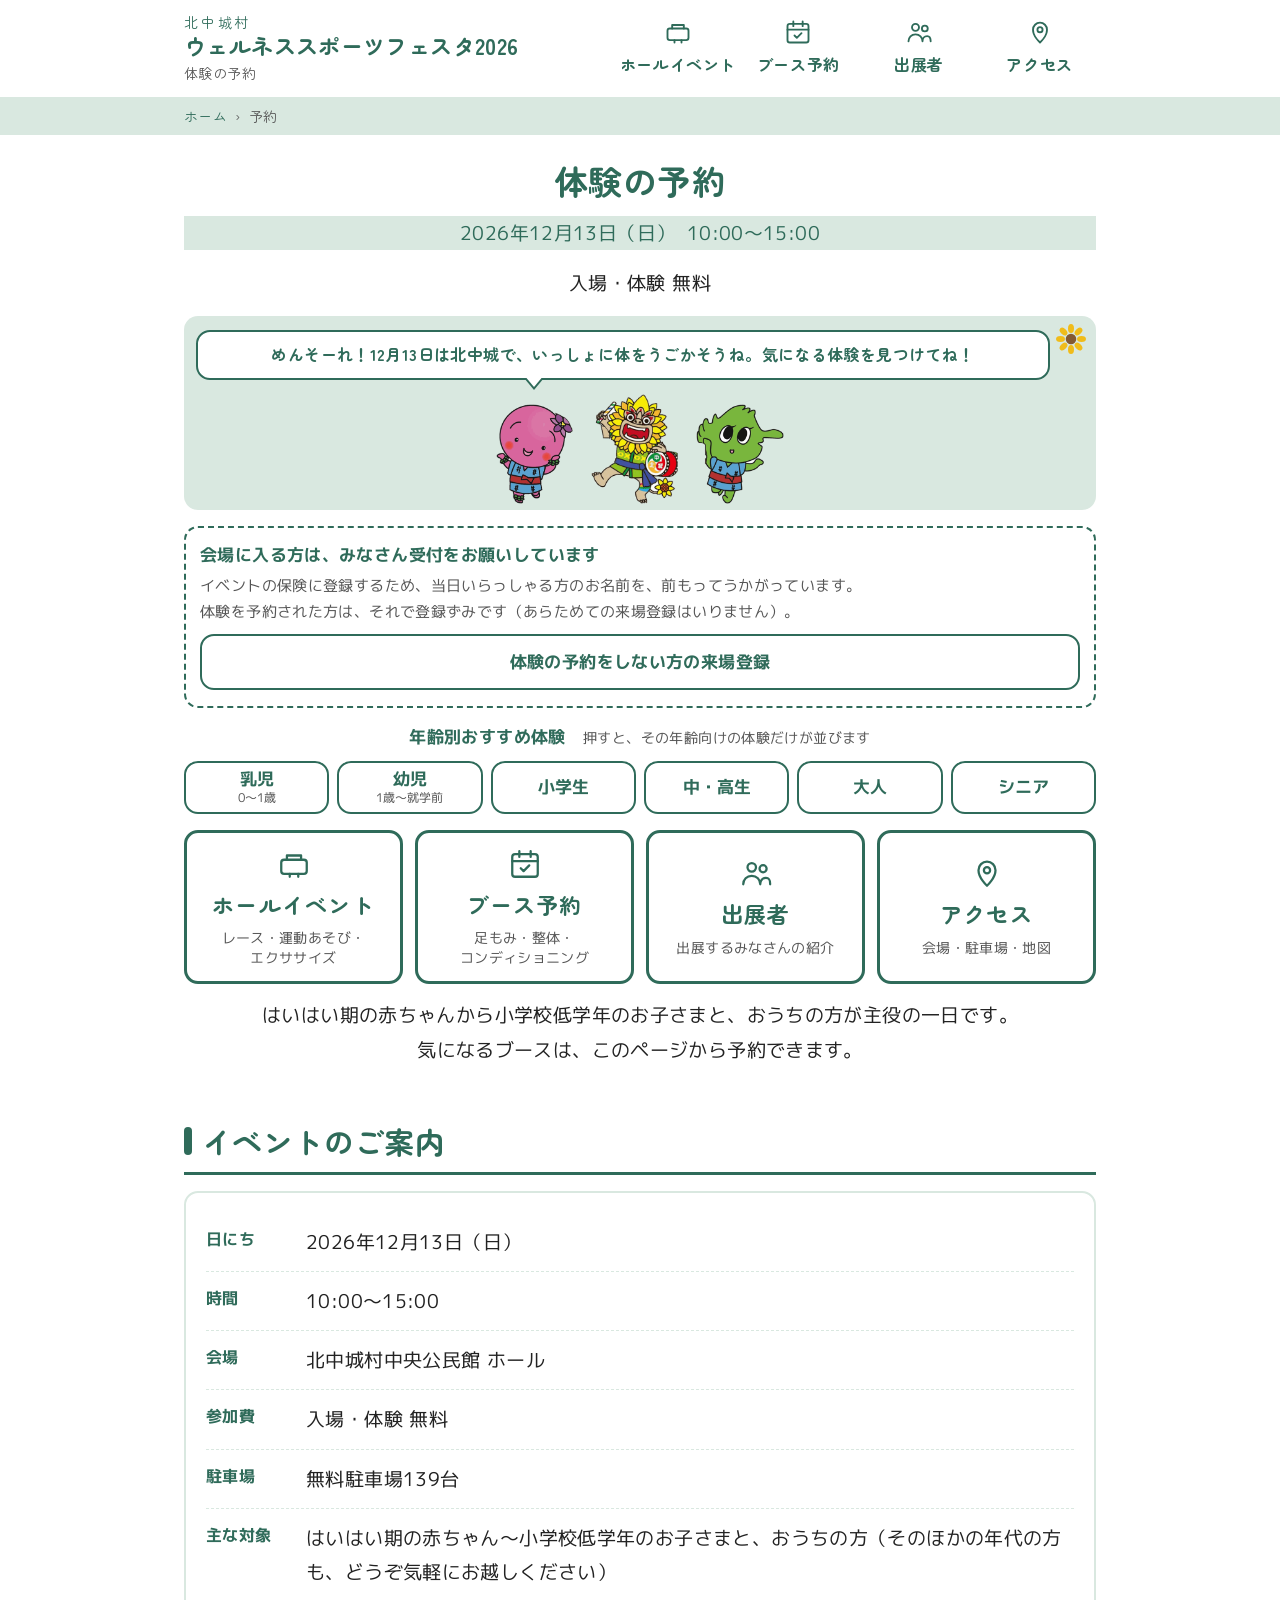
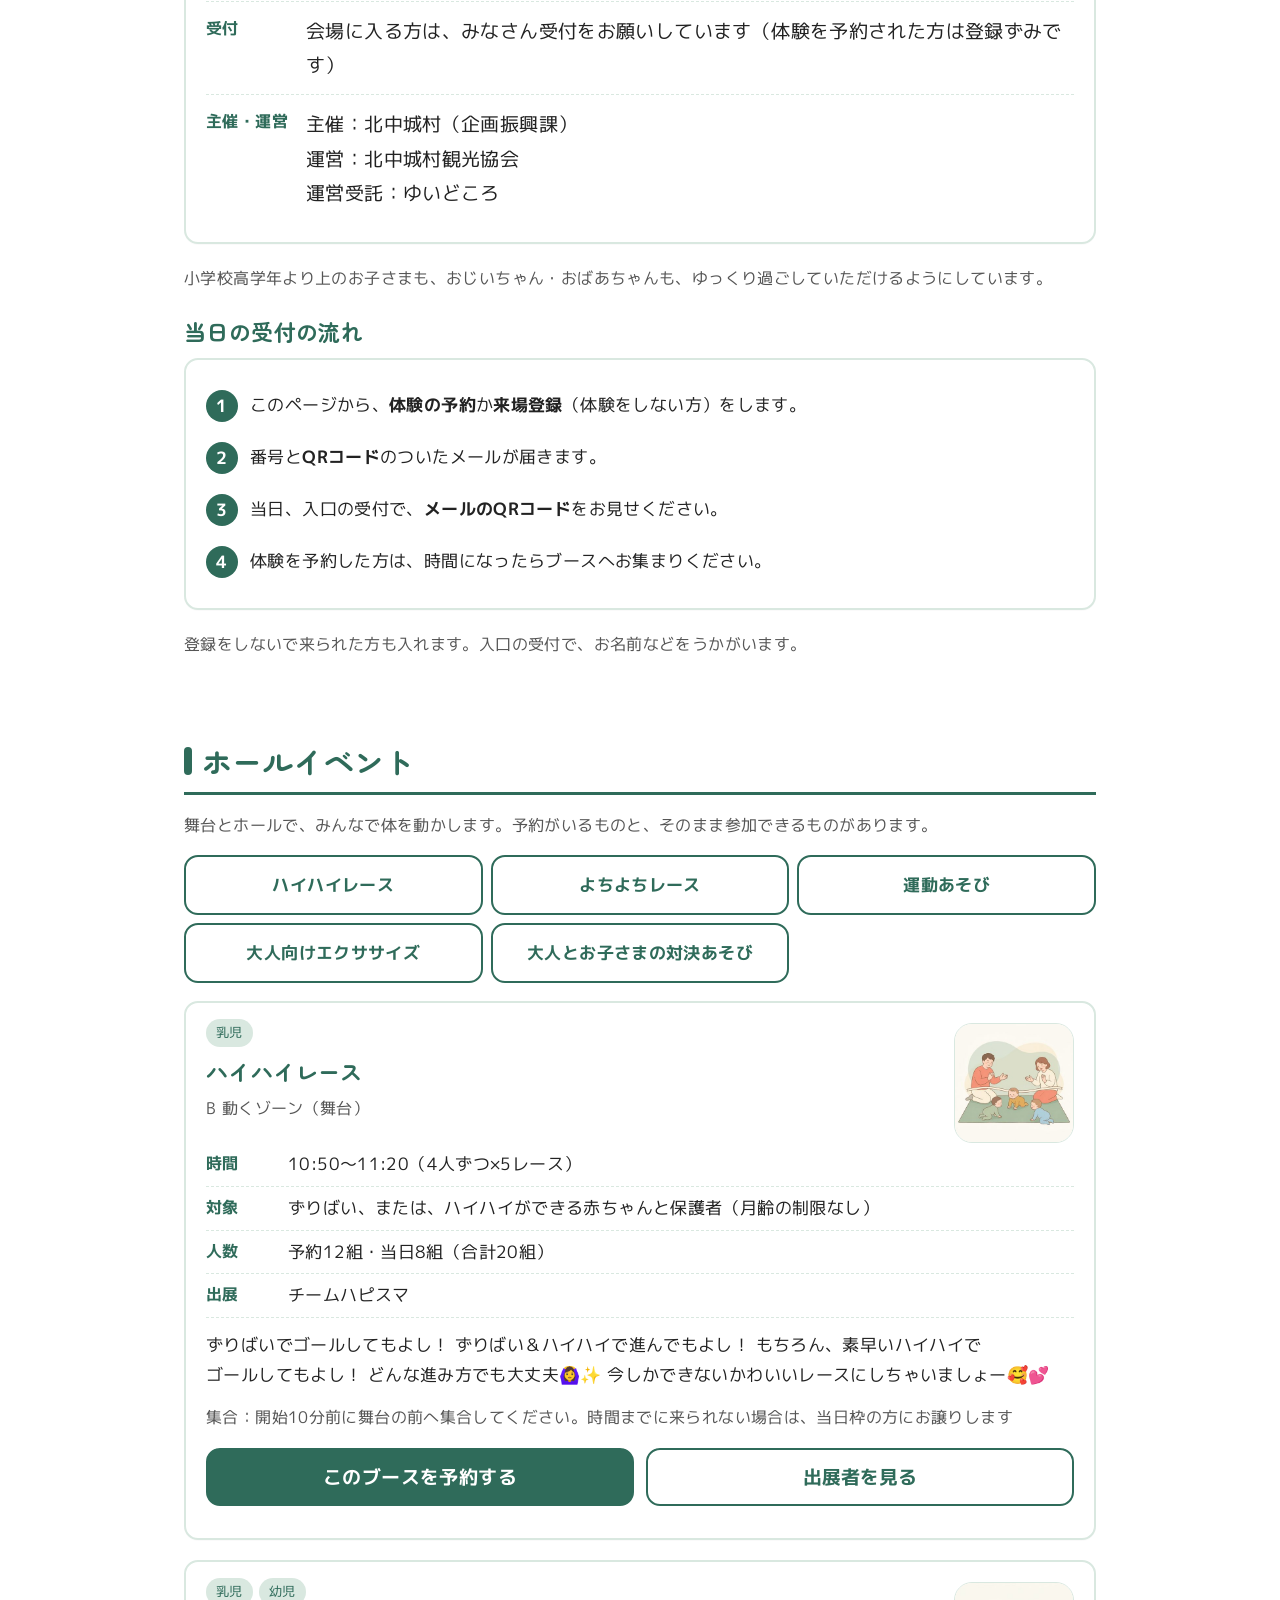
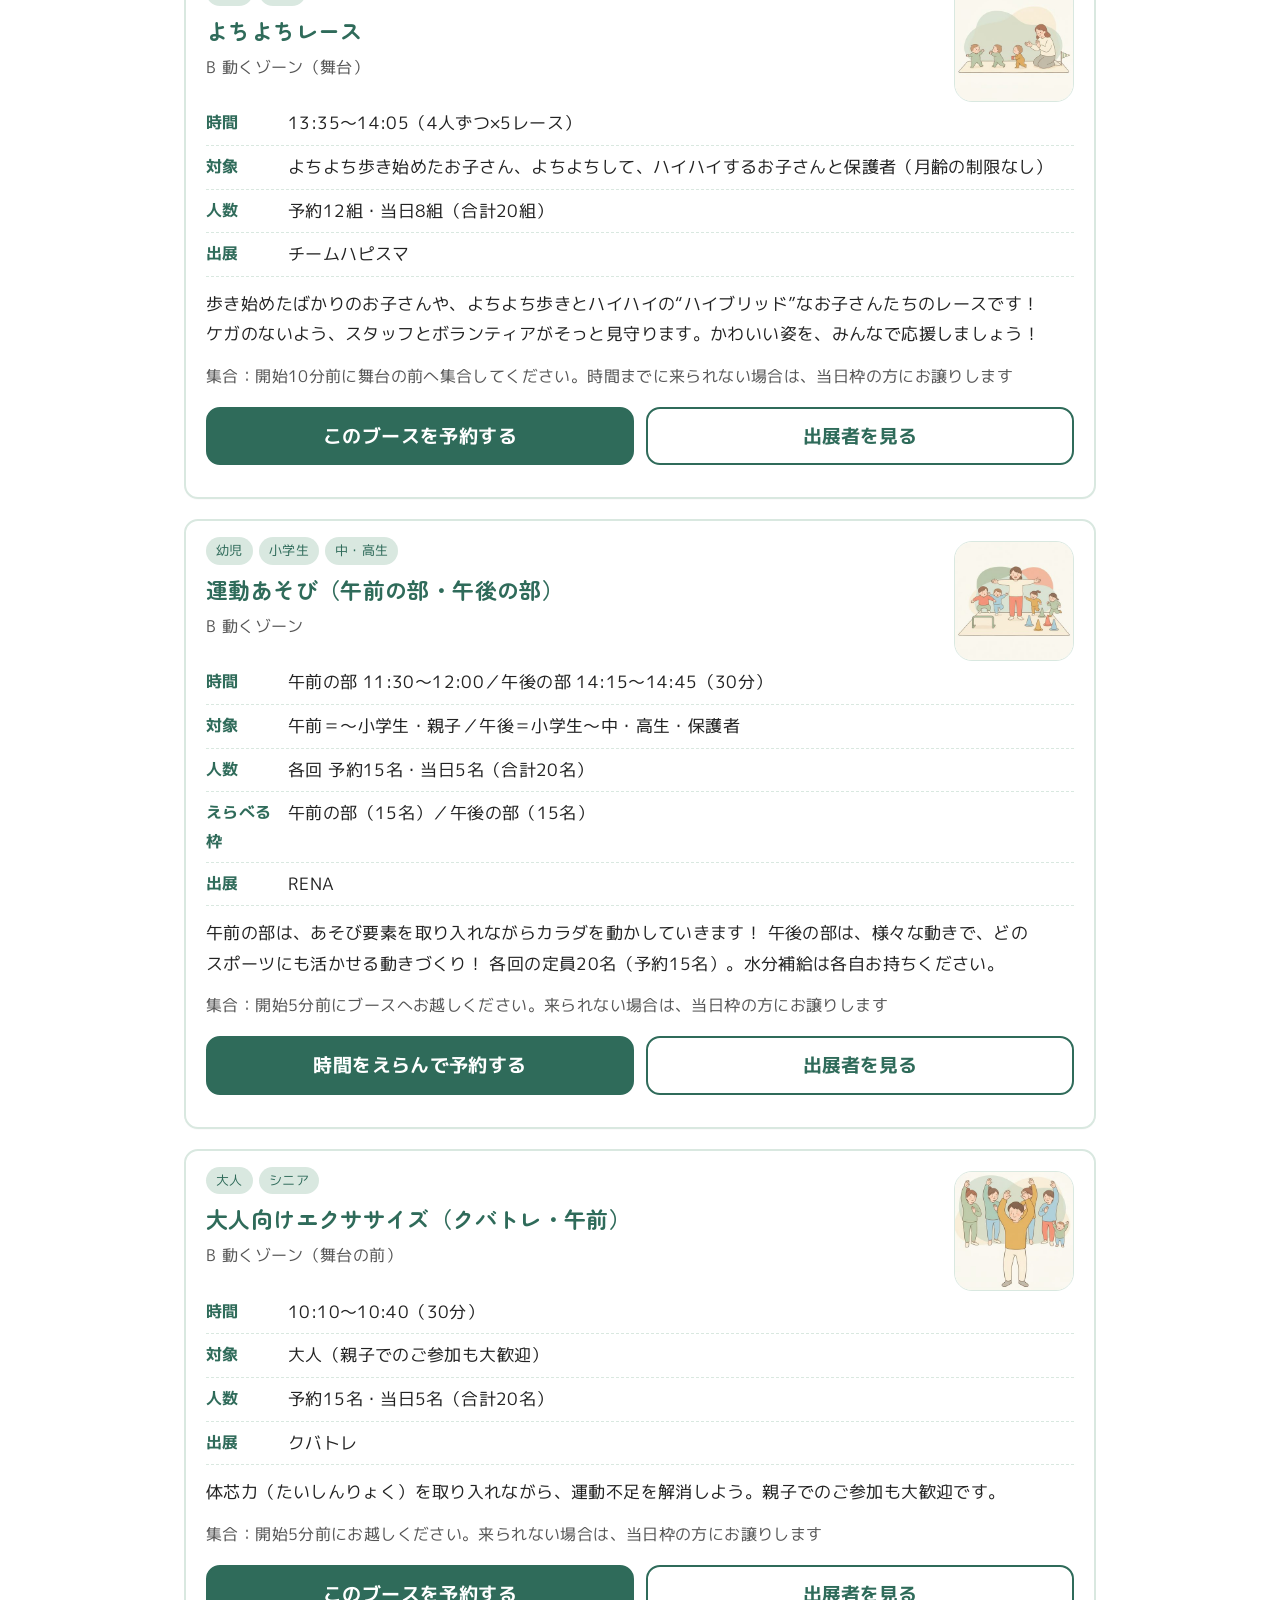
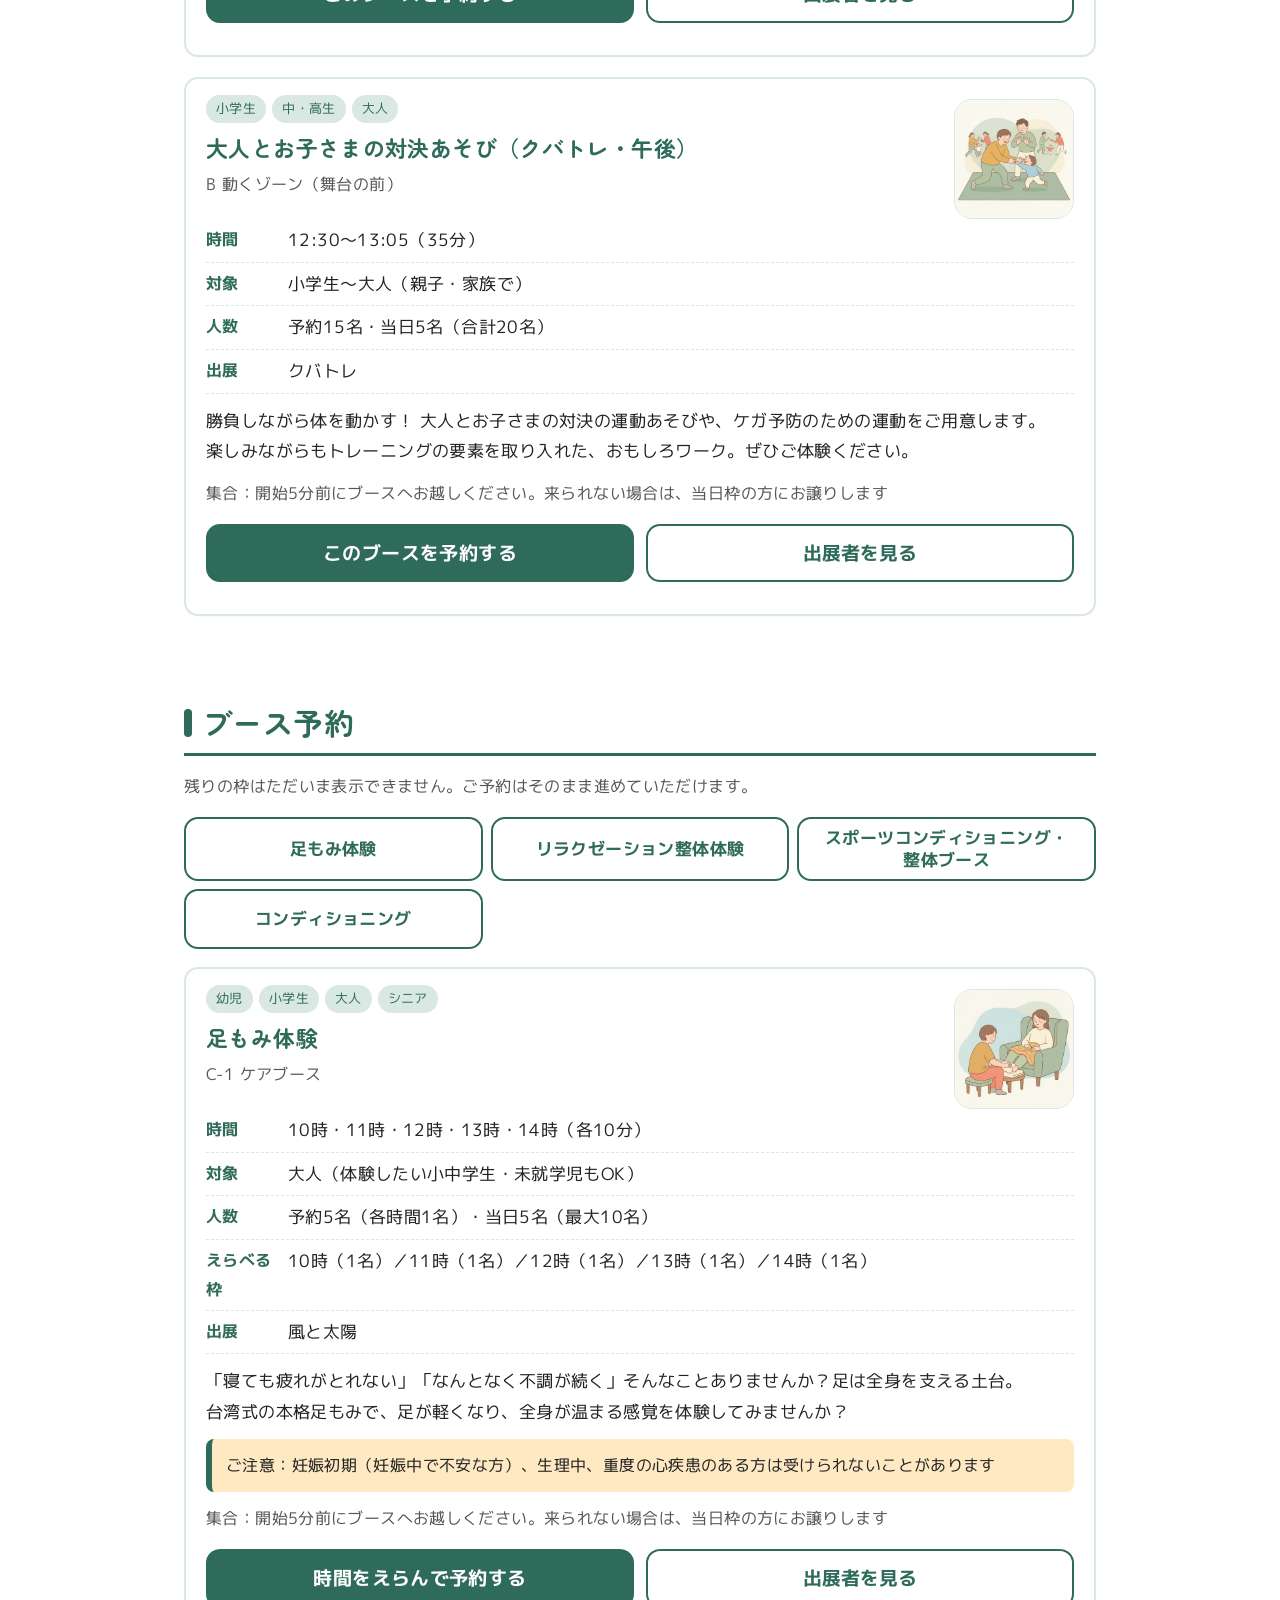
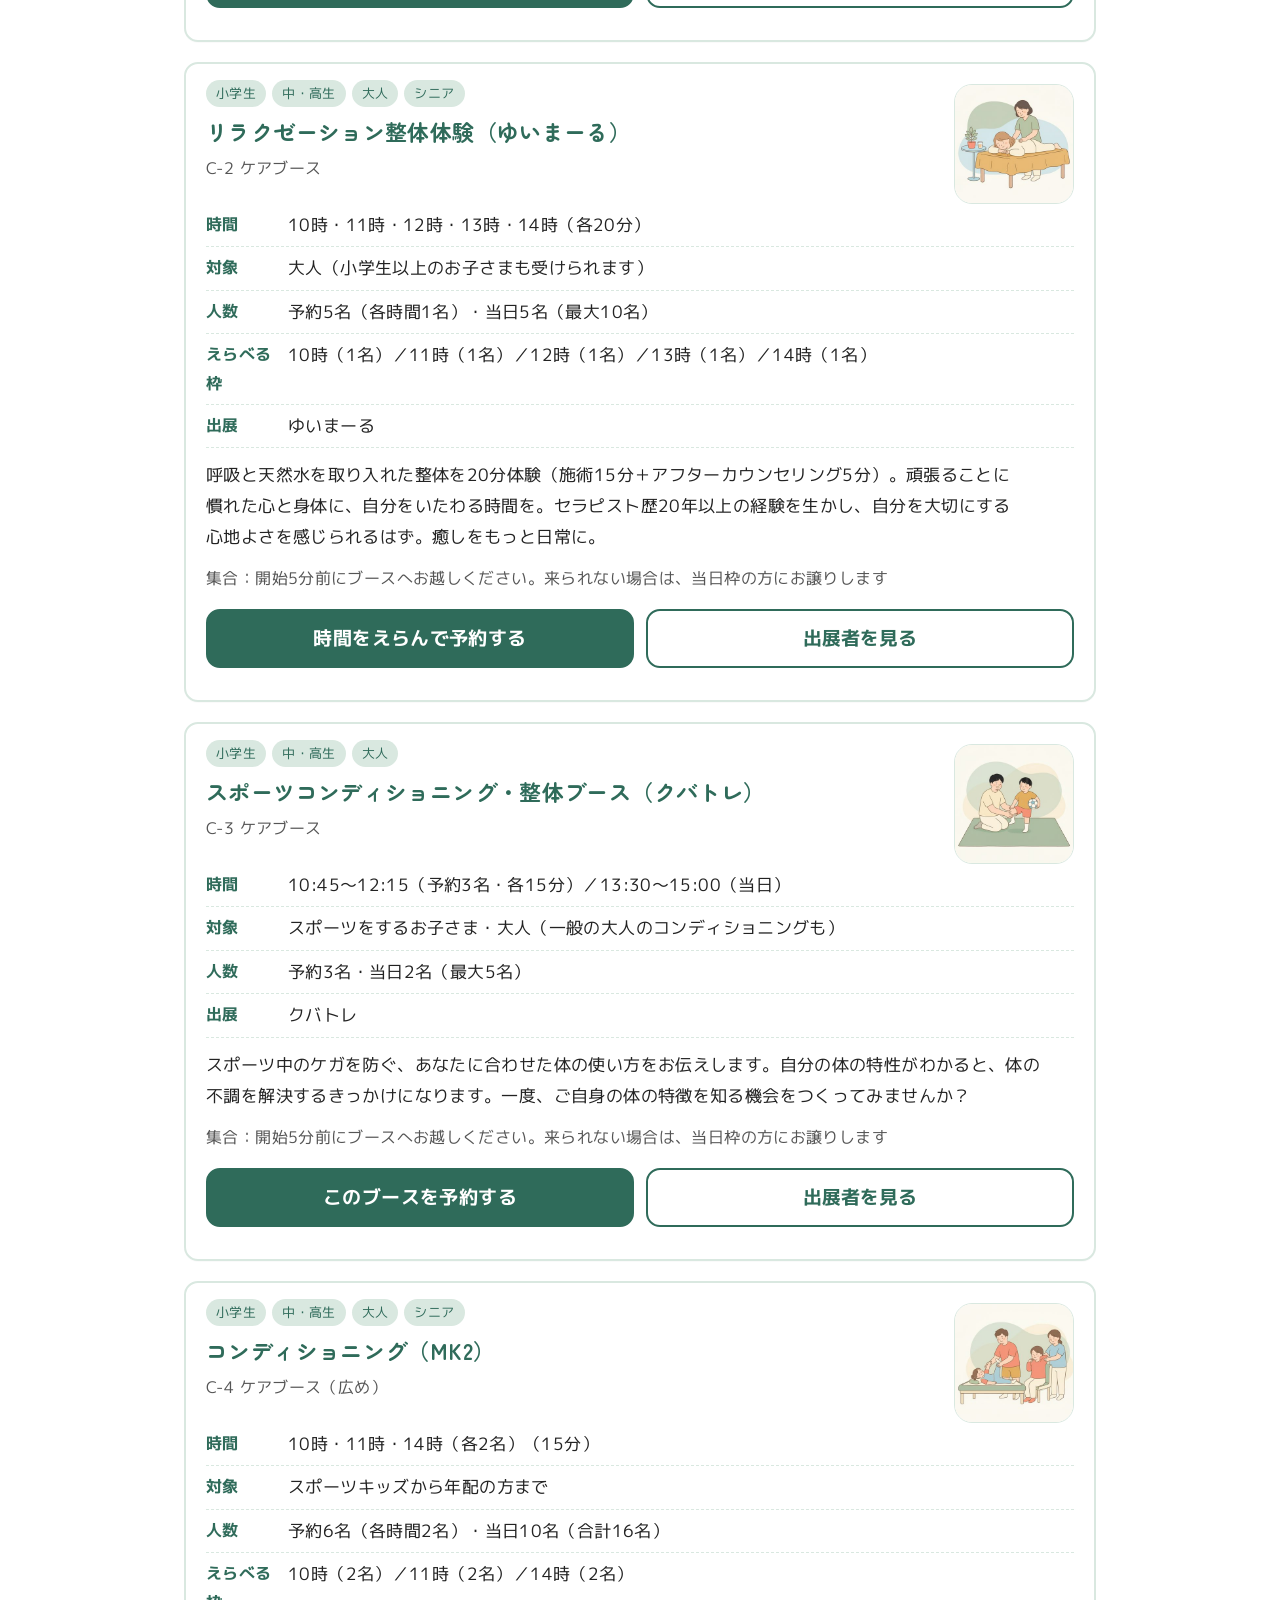
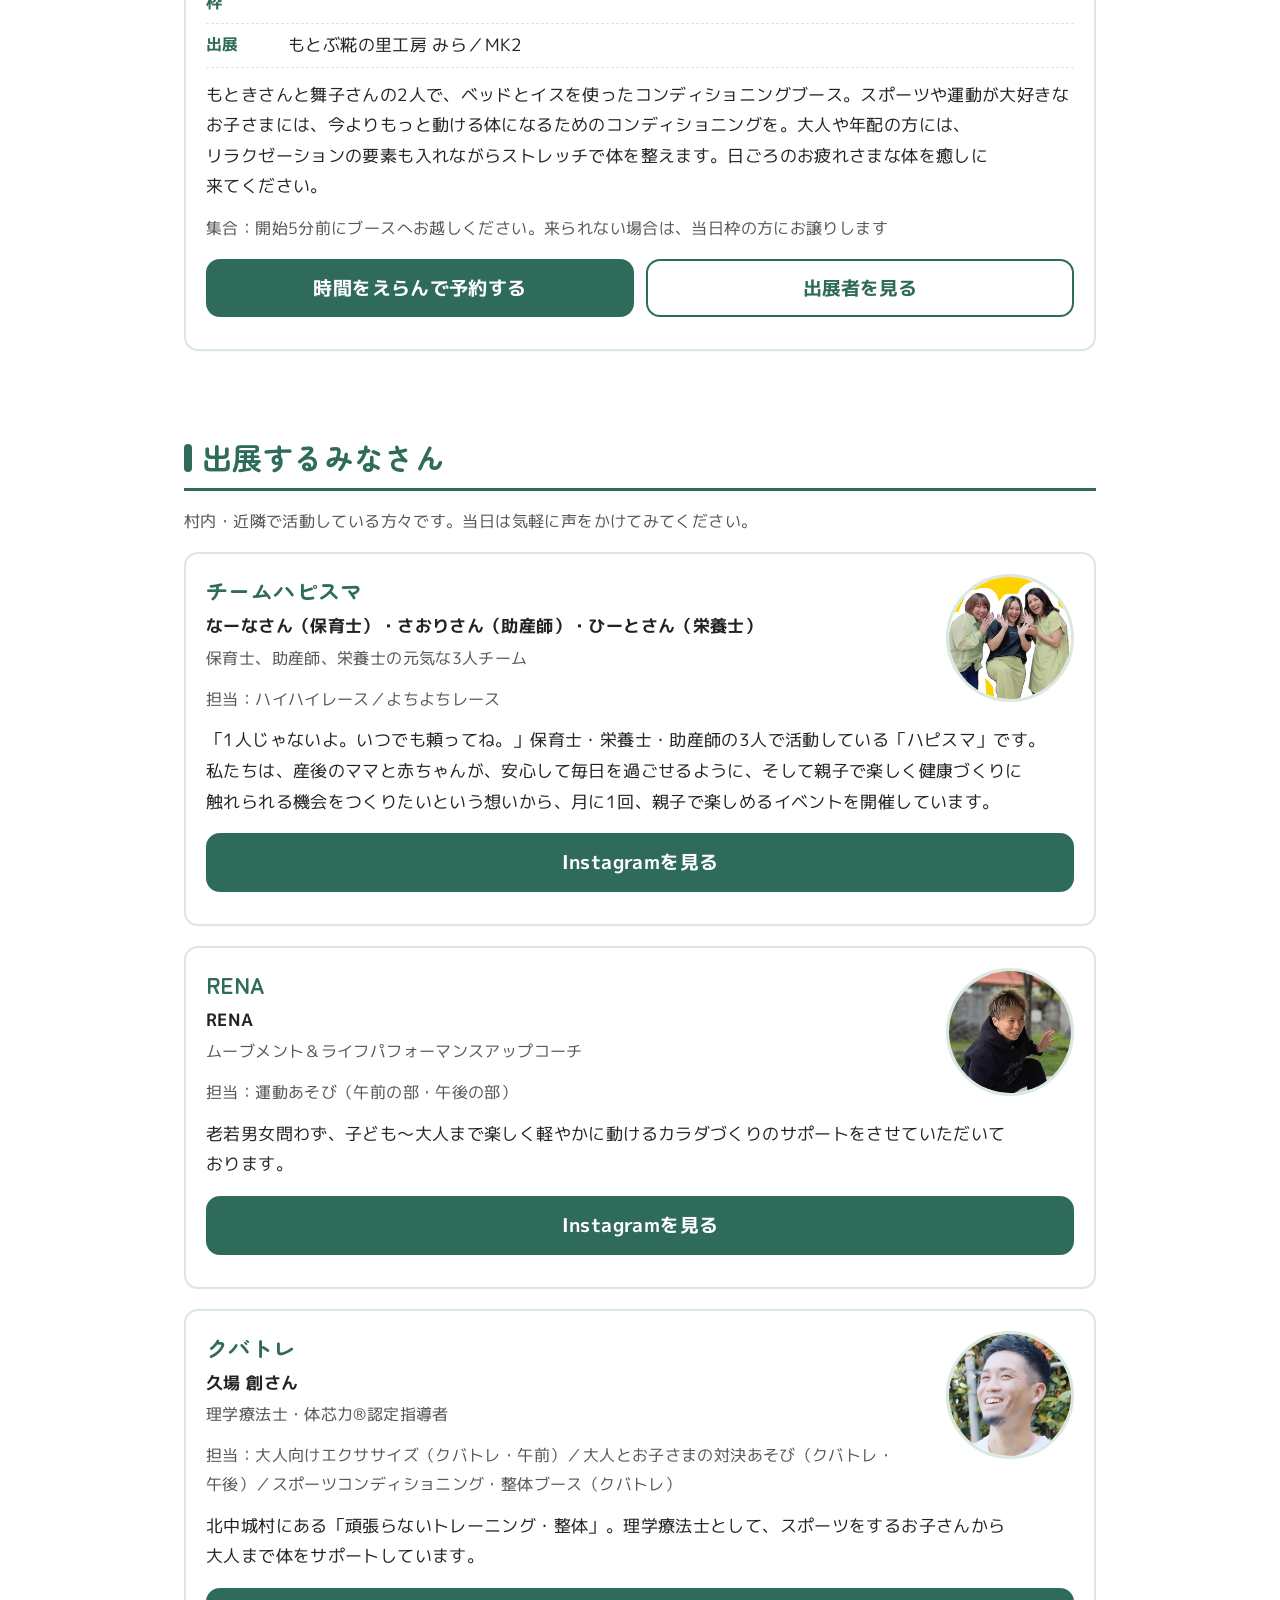
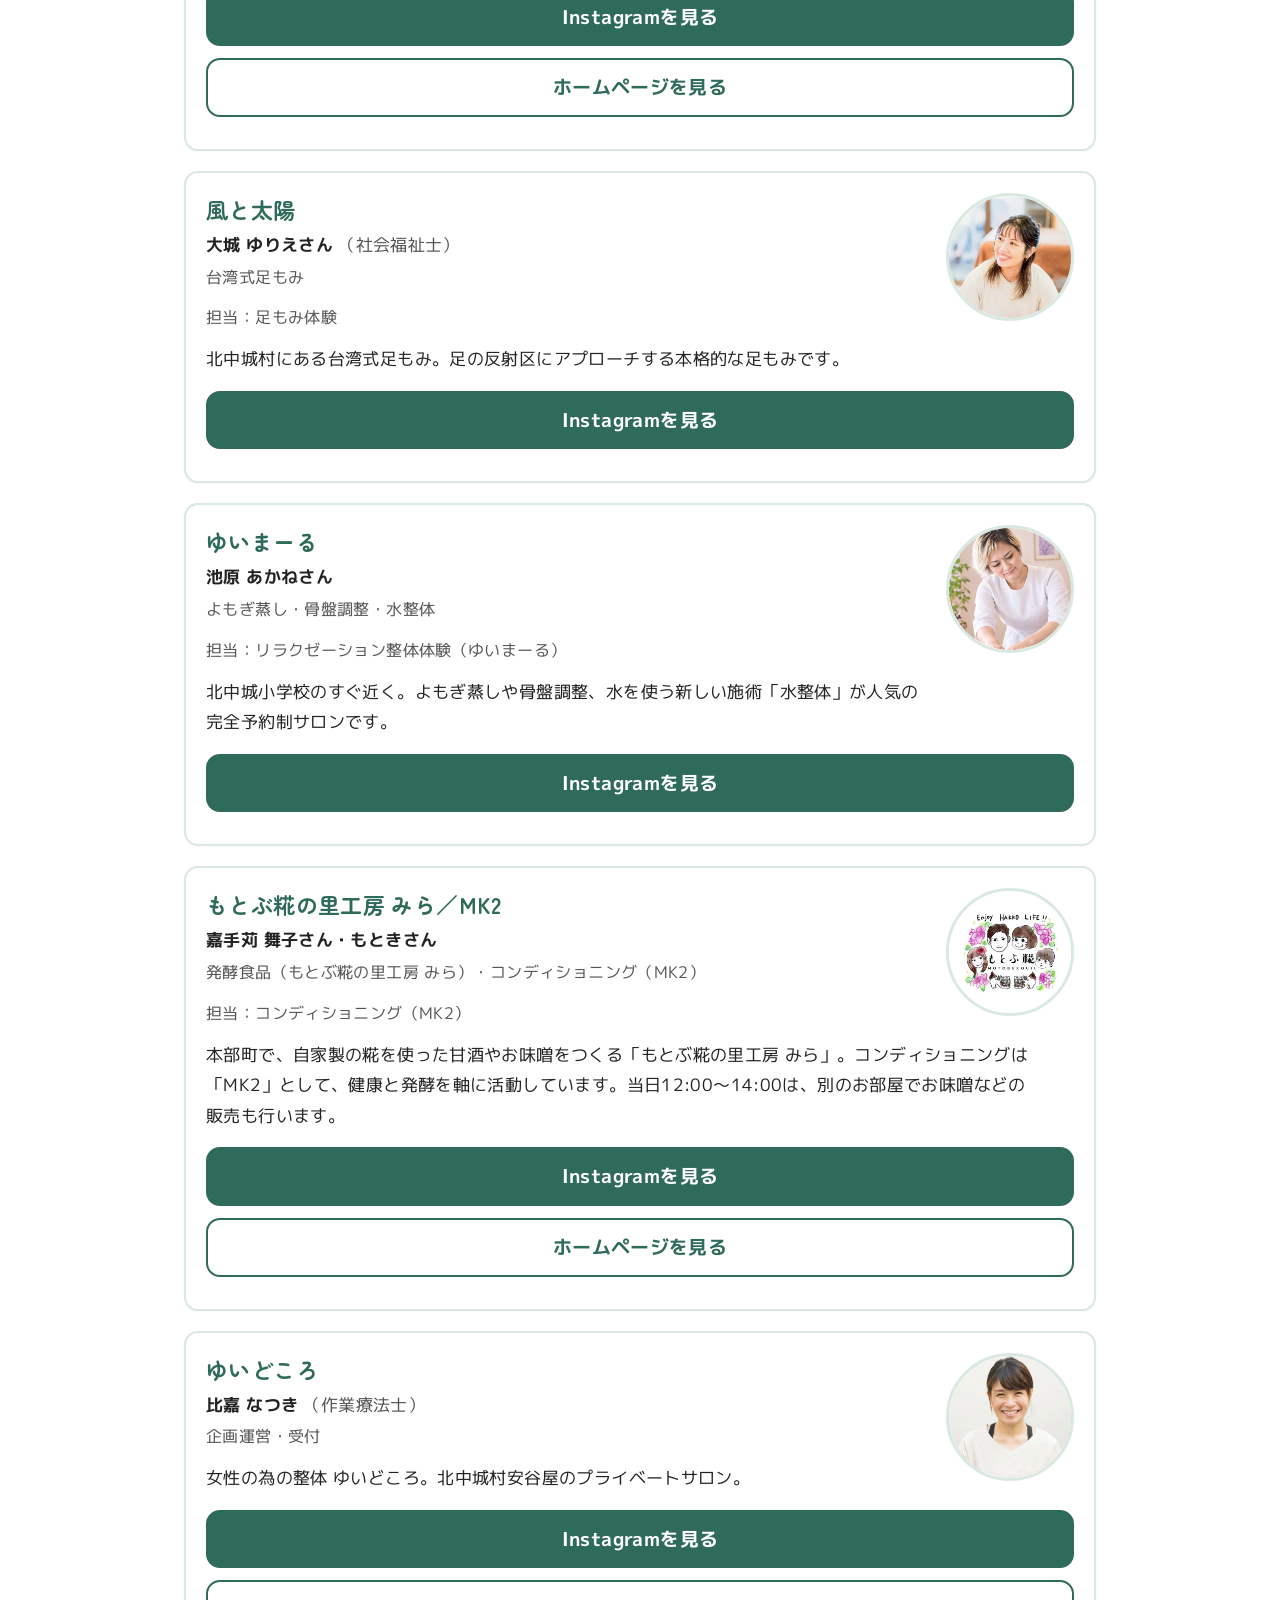
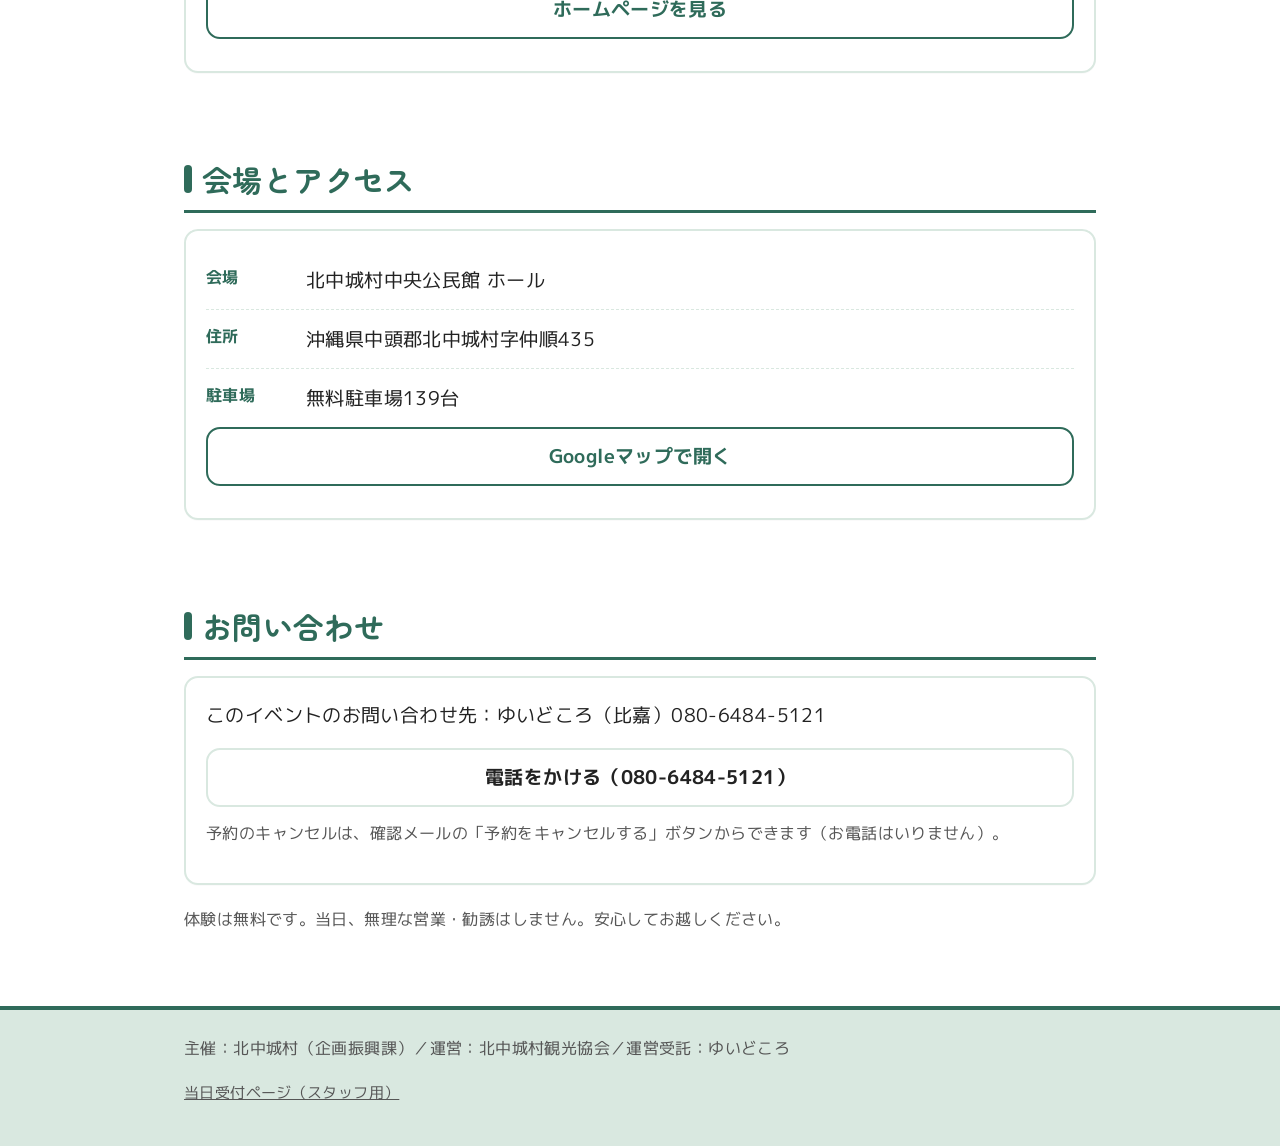
==== index.html @ cec6e6c3 "予約フォームに枠ごとの残り人数を表示／トップの運動あそび等は合計でなく枠ごとの残りを表示 Co-Authored-By: Claude Opus 5.5 <noreply@anthropic.com>" ====
<!DOCTYPE html>
<html lang="ja">
<head>
<meta charset="UTF-8">
<meta name="viewport" content="width=device-width, initial-scale=1">
<title>北中城村ウェルネススポーツフェスタ2026｜体験の予約</title>
<meta name="description" content="2026年12月13日（日）北中城村中央公民館ホール。入場・体験は無料です。はいはい期の赤ちゃんから小学校低学年のお子さまと、おうちの方が主役の一日。気になる体験はこのページから予約できます。会場に入る方は、来場登録をお願いしています。">
<link href="https://fonts.googleapis.com/css2?family=Zen+Maru+Gothic:wght@500;700&family=M+PLUS+1p:wght@400;700&display=swap" rel="stylesheet">
<link rel="stylesheet" href="style.css?v=20261028a">
</head>
<body>

<header class="site-head">
  <div class="site-head-inner">
    <a class="wordmark" href="index.html"><span class="wm-small">北中城村</span><span class="wm-main">ウェルネススポーツフェスタ2026</span><span class="wm-sub">体験の予約</span></a>
    <nav class="gnav" aria-label="メニュー">
      <a href="index.html#hall"><svg viewBox="0 0 24 24"><rect x="3" y="9" width="18" height="10" rx="2"/><path d="M7 9V6h10v3M9 19v2M15 19v2"/></svg>ホールイベント</a>
      <a href="index.html#booths"><svg viewBox="0 0 24 24"><rect x="3" y="5" width="18" height="16" rx="2"/><path d="M3 10h18M8 3v4M16 3v4M9 15l2 2 4-4"/></svg>ブース予約</a>
      <a href="index.html#exhibitors"><svg viewBox="0 0 24 24"><circle cx="9" cy="8" r="3"/><circle cx="17" cy="9" r="2.5"/><path d="M3 20c0-3.5 2.5-6 6-6s6 2.5 6 6M15 20c0-2.5 1.5-4.5 4-4.5s3 1.5 3 4.5"/></svg>出展者</a>
      <a href="index.html#access"><svg viewBox="0 0 24 24"><path d="M12 21s-6-5.5-6-11a6 6 0 0 1 12 0c0 5.5-6 11-6 11z"/><circle cx="12" cy="10" r="2.2"/></svg>アクセス</a>
    </nav>
  </div>
</header>

<div class="crumb"><div class="wrap"><a href="index.html">ホーム</a><span>›</span>予約</div></div>
<div class="top">
  <div class="wrap">
    <h1>体験の予約</h1>
    <p class="date" id="hero-date"></p>
    <p><span class="free" id="hero-free"></span></p>

    <!-- 北中城村のゆるキャラがお出迎え（2026-10-28・村の使用許可あり。部品は reserve.html と共通） -->
    <div class="chara-hello no-print">
      <svg class="chara-sun" viewBox="0 0 40 40" aria-hidden="true"><g fill="#F2B705"><ellipse cx="20" cy="6" rx="4" ry="6"/><ellipse cx="20" cy="34" rx="4" ry="6"/><ellipse cx="6" cy="20" rx="6" ry="4"/><ellipse cx="34" cy="20" rx="6" ry="4"/><ellipse cx="10" cy="10" rx="4" ry="6" transform="rotate(-45 10 10)"/><ellipse cx="30" cy="30" rx="4" ry="6" transform="rotate(-45 30 30)"/><ellipse cx="30" cy="10" rx="4" ry="6" transform="rotate(45 30 10)"/><ellipse cx="10" cy="30" rx="4" ry="6" transform="rotate(45 10 30)"/></g><circle cx="20" cy="20" r="7" fill="#7A4A1E"/></svg>
      <p class="chara-bubble">めんそーれ！12月13日は北中城で、いっしょに体をうごかそうね。気になる体験を見つけてね！</p>
      <div class="chara-team">
        <figure><img src="img/chara/mai.png" alt="城まーい" width="247" height="320"></figure>
        <figure><img src="img/chara/pechin.png" alt="北のぺーちん" width="252" height="320"></figure>
        <figure><img src="img/chara/yukurin.png" alt="中ゆくりん" width="284" height="320"></figure>
      </div>
    </div>

    <!-- 来場登録の入口（9/19 観光協会との打合せ：会場に入る方は全員、受付で名簿をとります） -->
    <section class="visit-entry" aria-labelledby="visit-entry-t">
      <p class="visit-entry-t" id="visit-entry-t">会場に入る方は、みなさん受付をお願いしています</p>
      <p class="visit-entry-b">イベントの保険に登録するため、当日いらっしゃる方のお名前を、前もってうかがっています。<br>体験を予約された方は、それで登録ずみです（あらためての来場登録はいりません）。</p>
      <a class="btn btn-visit" href="reserve.html?mode=visit">体験の予約をしない方の来場登録</a>
    </section>

    <div class="who" id="who" aria-label="だれが参加するかでえらぶ">
      <p class="who-t">年齢別おすすめ体験　<span class="who-hint">押すと、その年齢向けの体験だけが並びます</span></p>
      <div class="who-btns">
        <button type="button" class="who-btn" data-age="baby">乳児<small>0〜1歳</small></button>
        <button type="button" class="who-btn" data-age="toddler">幼児<small>1歳〜就学前</small></button>
        <button type="button" class="who-btn" data-age="kids">小学生</button>
        <button type="button" class="who-btn" data-age="teen">中・高生</button>
        <button type="button" class="who-btn" data-age="adult">大人</button>
        <button type="button" class="who-btn" data-age="senior">シニア</button>
      </div>
      <p class="who-now" id="who-now" hidden></p>
    </div>
    <nav class="bigmenu" aria-label="見たいところをえらぶ">
      <a class="big" href="#hall"><svg viewBox="0 0 24 24"><rect x="3" y="9" width="18" height="10" rx="2"/><path d="M7 9V6h10v3M9 19v2M15 19v2"/></svg><span class="kana">ホールイベント</span><span class="sub">レース・運動あそび・エクササイズ</span></a>
      <a class="big" href="#booths"><svg viewBox="0 0 24 24"><rect x="3" y="5" width="18" height="16" rx="2"/><path d="M3 10h18M8 3v4M16 3v4M9 15l2 2 4-4"/></svg><span class="kana">ブース予約</span><span class="sub">足もみ・整体・コンディショニング</span></a>
      <a class="big" href="#exhibitors"><svg viewBox="0 0 24 24"><circle cx="9" cy="8" r="3"/><circle cx="17" cy="9" r="2.5"/><path d="M3 20c0-3.5 2.5-6 6-6s6 2.5 6 6M15 20c0-2.5 1.5-4.5 4-4.5s3 1.5 3 4.5"/></svg><span class="kana">出展者</span><span class="sub">出展するみなさんの紹介</span></a>
      <a class="big" href="#access"><svg viewBox="0 0 24 24"><path d="M12 21s-6-5.5-6-11a6 6 0 0 1 12 0c0 5.5-6 11-6 11z"/><circle cx="12" cy="10" r="2.2"/></svg><span class="kana">アクセス</span><span class="sub">会場・駐車場・地図</span></a>
    </nav>
    <p class="lead">はいはい期の赤ちゃんから小学校低学年のお子さまと、おうちの方が主役の一日です。<br>気になるブースは、このページから予約できます。</p>
  </div>
</div>

<main>

  <!-- ① イベント情報 -->
  <section id="info">
    <div class="wrap">
      <h2><span class="bar"></span>イベントのご案内</h2>
      <div class="card">
        <ul class="info-list" id="info-list"></ul>
      </div>
      <p class="muted">小学校高学年より上のお子さまも、おじいちゃん・おばあちゃんも、ゆっくり過ごしていただけるようにしています。</p>

      <!-- 当日の受付の流れ（10/8 観光協会の依頼：チラシ・サイトにQR提示の手順を載せる） -->
      <h3 class="day-flow-t" id="day-flow">当日の受付の流れ</h3>
      <div class="card">
        <ol class="steps">
          <li><span class="step-body">このページから、<b>体験の予約</b>か<b>来場登録</b>（体験をしない方）をします。</span></li>
          <li><span class="step-body">番号と<b>QRコード</b>のついたメールが届きます。</span></li>
          <li><span class="step-body">当日、入口の受付で、<b>メールのQRコード</b>をお見せください。</span></li>
          <li><span class="step-body">体験を予約した方は、時間になったらブースへお集まりください。</span></li>
        </ol>
      </div>
      <p class="muted">登録をしないで来られた方も入れます。入口の受付で、お名前などをうかがいます。</p>
    </div>
  </section>

  <!-- ② ホールイベント（動くゾーンB） -->
  <section id="hall">
    <div class="wrap">
      <h2><span class="bar"></span>ホールイベント</h2>
      <p class="muted">舞台とホールで、みんなで体を動かします。予約がいるものと、そのまま参加できるものがあります。</p>
      <div id="hall-list"></div>
    </div>
  </section>

  <!-- ② ブース予約（ケアブースC） -->
  <section id="booths">
    <div class="wrap">
      <h2><span class="bar"></span>ブース予約</h2>
      <p class="muted" id="status-note">残りの枠を読み込んでいます…</p>
      <div id="care-list"></div>
    </div>
  </section>

  <!-- ③ 出展者紹介 -->
  <section id="exhibitors">
    <div class="wrap">
      <h2><span class="bar"></span>出展するみなさん</h2>
      <p class="muted">村内・近隣で活動している方々です。当日は気軽に声をかけてみてください。</p>
      <div id="exhibitor-list"></div>
    </div>
  </section>

  <!-- ④ アクセス -->
  <section id="access">
    <div class="wrap">
      <h2><span class="bar"></span>会場とアクセス</h2>
      <div class="card">
        <ul class="info-list" id="access-list"></ul>
        <a class="btn btn-sub" id="map-link" href="#" target="_blank" rel="noopener">Googleマップで開く</a>
      </div>
    </div>
  </section>

  <!-- ⑤ 問い合わせ -->
  <section id="contact">
    <div class="wrap">
      <h2><span class="bar"></span>お問い合わせ</h2>
      <div class="card">
        <p id="contact-line"></p>
        <a class="btn btn-line" id="tel-link" href="#">電話をかける</a>
        <p class="small">予約のキャンセルは、確認メールの「予約をキャンセルする」ボタンからできます（お電話はいりません）。</p>
      </div>
      <p class="small">体験は無料です。当日、無理な営業・勧誘はしません。安心してお越しください。</p>
    </div>
  </section>

</main>

<footer class="site-foot">
  <div class="wrap">
    <p class="note" id="foot-organizer"></p>
    <p class="note" id="last-no"></p>
    <p class="note staff-note"><a href="checkin.html">当日受付ページ（スタッフ用）</a></p>
  </div>
</footer>

<!-- 出展者モーダル -->
<div class="modal-back" id="modal-back" hidden>
  <div class="modal" id="modal" role="dialog" aria-modal="true" aria-labelledby="modal-title">
    <div id="modal-body"></div>
    <button type="button" class="btn btn-quiet" id="modal-close">閉じる</button>
  </div>
</div>

<script src="config.js?v=20261016a"></script>
<script src="booths.js?v=20261016a"></script>
<script src="app.js?v=20261102b"></script>
<script>
(function () {
  "use strict";
  var F = window.Festa, E = F.DATA.event, esc = F.esc;

  F.showDemoBar("テスト表示中です（受付係がまだつながっていないため、予約は保存されません）");

  /* ---------- ヒーロー ---------- */
  F.$("#hero-date").innerHTML = esc(E.dateLabel) + '<span class="hero-time">' + esc(E.time) + "</span>";
  F.$("#hero-free").textContent = E.fee;

  /* ---------- ① イベント情報 ---------- */
  function rows(el, list) {
    el.innerHTML = list.map(function (r) {
      return '<li><span class="k">' + esc(r[0]) + '</span><span class="v">' + r[1] + "</span></li>";
    }).join("");
  }
  var infoRows = [
    ["日にち", esc(E.dateLabel)],
    ["時間", esc(E.time)],
    ["会場", esc(E.venue)],
    ["参加費", esc(E.fee)],
    ["駐車場", esc(E.parking)]
  ];
  if (E.audience) infoRows.push(["主な対象", esc(E.audience)]);
  infoRows.push(["受付", "会場に入る方は、みなさん受付をお願いしています（体験を予約された方は登録ずみです）"]);
  infoRows.push(["主催・運営", esc(E.organizer).split("／").join("<br>")]);
  rows(F.$("#info-list"), infoRows);

  /* ---------- ② ブース一覧 ---------- */
  

  var AGE_LABEL = { baby: "乳児", toddler: "幼児", kids: "小学生", teen: "中・高生", adult: "大人", senior: "シニア" };
  function boothCard(b) {
    var ex = F.exhibitor(b.exhibitor);
    var prov = F.provisionalNote(b);
    var h = [];
    h.push('<article class="booth' + (b.reserve ? "" : " is-free") + '" id="booth-' + esc(b.id) + '" data-ages="' + esc((b.ages || []).join(" ")) + '">');
    /* 題名の横に、どんな体験かのイラスト（10/14 なつきさん：宜野湾スポフェスのページのように雰囲気がわかるように） */
    if (b.illust) h.push('<div class="booth-head"><div class="booth-head-t">');
    if (b.ages && b.ages.length) h.push('<p class="age-tags">' + b.ages.map(function (a) { return '<span class="age-tag">' + esc(AGE_LABEL[a] || a) + "</span>"; }).join("") + "</p>");
    h.push("<h3>" + esc(b.name) + (prov ? '<span class="tag-provisional">' + esc(prov) + "</span>" : "") + "</h3>");
    h.push('<p class="zone">' + esc(b.zone) + "</p>");
    if (b.illust) h.push('</div><img class="booth-illust" src="' + esc(b.illust) + '" alt="" width="120" height="120" loading="lazy"></div>');
    if (b.reserve) {
      h.push('<p class="remain" data-remain="' + esc(b.id) + '" hidden></p>');
    } else {
      h.push('<p class="remain ok">予約なしで参加できます</p>');
    }
    h.push("<dl>");
    h.push("<div><dt>時間</dt><dd>" + esc(F.timeText(b)) + "</dd></div>");
    h.push("<div><dt>対象</dt><dd>" + esc(b.target) + "</dd></div>");
    if (b.reserve) {
      h.push("<div><dt>人数</dt><dd>" + (b.capText ? esc(b.capText) : "予約" + esc(b.capacity) + esc(b.unit)) + "</dd></div>");
    }
    if (b.slots) {
      h.push("<div><dt>えらべる枠</dt><dd>" + b.slots.map(function (sid) {
        var sb = F.booth(sid); return sb ? '<span class="slot-state" data-slot="' + esc(sid) + '">' + esc(sb.short) + "（" + esc(String(sb.capacity)) + "名）</span>" : "";
      }).join("／") + "</dd></div>");
    }
    if (ex) {
      h.push("<div><dt>出展</dt><dd>" + esc(ex.name) + "</dd></div>");
    }
    h.push("</dl>");
    h.push('<p class="desc">' + esc(b.desc) + "</p>");
    if (b.caution) {
      h.push('<p class="caution">ご注意：' + esc(b.caution) + "</p>");
    }
    if (b.meet) {
      h.push('<p class="small">集合：' + esc(b.meet) + "</p>");
    }
    h.push('<div class="btn-row">');
    if (b.reserve) {
      h.push('<a class="btn btn-main" href="reserve.html?booth=' + encodeURIComponent(b.id) + '">' + (b.slots ? "時間をえらんで予約する" : "このブースを予約する") + '</a>');
    }
    if (ex) {
      h.push('<button type="button" class="btn btn-sub" data-ex="' + esc(b.exhibitor) + '">出展者を見る</button>');
    }
    h.push("</div>");
    h.push("</article>");
    return h.join("");
  }

  var cards = F.DATA.booths.filter(function (b) { return !b.group; });
  /* 節の先頭に、題名だけのボタンを並べる（押すとそのカードへ） */
  function titleMenu(list) {
    return '<nav class="title-menu" aria-label="この節の体験">' + list.map(function (b) {
      return '<a class="title-btn" href="#booth-' + esc(b.id) + '" data-booth="' + esc(b.id) + '">' + esc(String(b.name).replace(/（[^（）]*）/g, "").replace(/^れなさんの/, "")) + "</a>";
    }).join("") + "</nav>";
  }
  var hallCards = cards.filter(function (b) { return b.zone.charAt(0) === "B"; });
  var careCards = cards.filter(function (b) { return b.zone.charAt(0) === "C"; });
  F.$("#hall-list").innerHTML = titleMenu(hallCards) + hallCards.map(boothCard).join("");
  F.$("#care-list").innerHTML = titleMenu(careCards) + careCards.map(boothCard).join("");

  /* ---------- 受付開始前（config.js の openAt）：予約ボタンを止めて開始日を案内 ---------- */
  if (F.notOpenYet()) {
    var openTxt = F.openLabel() + "から";
    var ve = F.$(".visit-entry");
    var on = document.createElement("p");
    on.className = "open-note";
    on.innerHTML = "予約・来場登録の受付は<br><strong>" + esc(F.openLabel()) + "</strong> からはじまります";
    ve.parentNode.insertBefore(on, ve);
    F.$$('a.btn[href^="reserve.html"]').forEach(function (a) {
      var s = document.createElement("span");
      s.className = a.className + " is-waiting";
      s.setAttribute("aria-disabled", "true");
      s.textContent = a.classList.contains("btn-visit") ? "来場登録は" + openTxt : "予約は" + openTxt;
      a.parentNode.replaceChild(s, a);
    });
  }

  /* ---------- だれが参加？（年齢で絞る） ---------- */
  var whoNow = null;
  function applyWho(age) {
    whoNow = (whoNow === age) ? null : age;
    F.$$(".who-btn").forEach(function (btn) { btn.classList.toggle("is-on", btn.getAttribute("data-age") === whoNow); });
    var n = 0;
    F.$$("article.booth").forEach(function (el) {
      var ok = !whoNow || (" " + el.getAttribute("data-ages") + " ").indexOf(" " + whoNow + " ") >= 0;
      el.hidden = !ok; if (ok && whoNow) n++;
      var tb = F.$('.title-btn[data-booth="' + el.id.replace(/^booth-/, "") + '"]'); if (tb) tb.hidden = !ok;
    });
    var now = F.$("#who-now");
    if (whoNow) { now.hidden = false; now.innerHTML = esc(AGE_LABEL[whoNow]) + "向けの体験を " + n + " つ表示しています。<button type=\"button\" class=\"who-clear\" id=\"who-clear\">全部を見る</button>"; F.$("#who-clear").addEventListener("click", function () { applyWho(whoNow); }); }
    else { now.hidden = true; now.innerHTML = ""; }
    /* 空になった節に「該当なし」を出す */
    ["#hall-list", "#care-list"].forEach(function (sel) {
      var box = F.$(sel); var empty = box.querySelector(".who-empty");
      var any = F.$$("article.booth", box).some(function (el) { return !el.hidden; });
      if (!any && whoNow) { if (!empty) { empty = document.createElement("p"); empty.className = "who-empty muted"; empty.textContent = "この節には、その方向けの体験はありません。"; box.appendChild(empty); } }
      else if (empty) empty.remove();
    });
    if (whoNow) { var first = F.$$("article.booth").filter(function (el) { return !el.hidden; })[0]; if (first) first.scrollIntoView({ behavior: "smooth", block: "start" }); }
  }
  F.$$(".who-btn").forEach(function (btn) { btn.addEventListener("click", function () { applyWho(btn.getAttribute("data-age")); }); });

  /* 残り枠を受付係にきく */
  function paintRemain(map) {
    F.$$("[data-remain]").forEach(function (el) {
      var id = el.getAttribute("data-remain");
      var s = map[id], b0 = F.booth(id);
      if (b0 && b0.slots) {
        var sum = 0, any = false;
        b0.slots.forEach(function (sid) { if (map[sid] && typeof map[sid].remaining === "number") { sum += map[sid].remaining; any = true; } });
        if (!any) return;
        s = { remaining: sum };
      }
      if (!s || typeof s.remaining !== "number") return;
      el.hidden = false;
      /* 枠ごとの空き（10時 満席 など）も、えらべる枠の並びに出す */
      if (b0 && b0.slots) {
        b0.slots.forEach(function (sid) {
          var sp = F.$('.slot-state[data-slot="' + sid + '"]'), st = map[sid];
          if (!sp || !st || typeof st.remaining !== "number") return;
          var sb = F.booth(sid); if (!sb) return;
          sp.textContent = sb.short + (st.remaining <= 0 ? "（満席）" : "（残り" + st.remaining + "）");
          sp.className = "slot-state" + (st.remaining <= 0 ? " is-full" : "");
        });
      }
      /* 枠が分かれている体験は、足した数を出さず、枠ごとの残りを出す（足すと定員のままに見えるため） */
      var remainText = "残り" + s.remaining + "枠";
      if (b0 && b0.slots) {
        remainText = b0.slots.map(function (sid) {
          var st = map[sid], sb = F.booth(sid);
          if (!st || !sb || !(st.remaining > 0)) return "";
          return '<span style="white-space:nowrap">' + esc(sb.short) + " 残り" + esc(String(st.remaining)) + "</span>";
        }).filter(Boolean).join("／");
      }
      if (s.remaining <= 0) {
        el.className = "remain full";
        el.textContent = "満席（当日枠あり）";
      } else if (s.remaining <= 2) {
        el.className = "remain few";
        el.innerHTML = remainText;
      } else {
        el.className = "remain ok";
        el.innerHTML = remainText;
      }
    });
  }

  var note = F.$("#status-note");
  if (F.isDemo()) {
    note.textContent = "いまはテスト表示のため、残りの枠は出していません。";
  } else {
    F.fetchStatus().then(function (map) {
      paintRemain(map);
      note.textContent = "残りの枠は、このページを開いた時点のものです。";
    }).catch(function () {
      /* 取れないときは残り枠を出さず、予約ボタンだけ出す */
      note.textContent = "残りの枠はただいま表示できません。ご予約はそのまま進めていただけます。";
    });
  }

  /* ---------- ③ 出展者紹介 ---------- */
  function exLinks(ex) {
    var h = [];
    if (ex.instagram) h.push('<a class="btn btn-main" href="' + esc(ex.instagram) + '" target="_blank" rel="noopener">Instagramを見る</a>');
    if (ex.line) h.push('<a class="btn btn-go" href="' + esc(ex.line) + '" target="_blank" rel="noopener">公式LINEを見る</a>');
    if (ex.web) h.push('<a class="btn btn-sub" href="' + esc(ex.web) + '" target="_blank" rel="noopener">ホームページを見る</a>');
    return h.join("");
  }

  function boothsOf(key) {
    /* 時間枠（group を持つ子ブース）は親の名前に含まれるので並べない */
    return F.DATA.booths.filter(function (b) { return b.exhibitor === key && !b.group; })
      .map(function (b) { return b.name; }).join("／");
  }

  var exOrder = [];
  F.DATA.booths.forEach(function (b) {
    if (b.exhibitor && exOrder.indexOf(b.exhibitor) < 0) exOrder.push(b.exhibitor);
  });
  Object.keys(F.DATA.exhibitors).forEach(function (k) {
    if (exOrder.indexOf(k) < 0) exOrder.push(k);
  });

  /* 「大城 ゆりえさん（社会福祉士）」→ 名前と（肩書き）を分けて、携帯では肩書きを名前の下の行に */
  function peopleHtml(str) {
    // 1人だけ（「（」が1つ）のときだけ肩書きを小さく添える。複数人（なーなさん（保育士）・…）はそのまま
    var t = String(str || "");
    var m = t.match(/^(.*?)(（[^（）]*）)$/);
    if (!m || (t.split("（").length - 1) !== 1) return esc(t);
    return esc(m[1]) + '<span class="people-sub">' + esc(m[2]) + "</span>";
  }

  F.$("#exhibitor-list").innerHTML = exOrder.map(function (key) {
    var ex = F.exhibitor(key);
    if (!ex) return "";
    var bs = boothsOf(key);
    return '<article class="exhibitor">' +
      (ex.photo ? '<img class="ex-photo" src="' + esc(ex.photo) + '" alt="' + esc(ex.people) + '" width="104" height="104" loading="lazy">' : "") +
      "<h3>" + esc(ex.name) + "</h3>" +
      '<p class="people">' + peopleHtml(ex.people) + "</p>" +
      '<p class="tag">' + esc(ex.tag) + "</p>" +
      (bs ? '<p class="booths-of">担当：' + esc(bs) + "</p>" : "") +
      '<p class="intro">' + esc(ex.intro) + "</p>" +
      exLinks(ex) +
      "</article>";
  }).join("");

  /* ---------- 出展者モーダル ---------- */
  var back = F.$("#modal-back"), body = F.$("#modal-body");
  function openEx(key) {
    var ex = F.exhibitor(key);
    if (!ex) return;
    var bs = boothsOf(key);
    body.innerHTML =
      (ex.photo ? '<img class="ex-photo" src="' + esc(ex.photo) + '" alt="' + esc(ex.people) + '" width="104" height="104">' : "") +
      '<h3 id="modal-title">' + esc(ex.name) + "</h3>" +
      '<p class="people">' + peopleHtml(ex.people) + "</p>" +
      '<p class="tag">' + esc(ex.tag) + "</p>" +
      (bs ? '<p class="booths-of">担当：' + esc(bs) + "</p>" : "") +
      '<p class="intro">' + esc(ex.intro) + "</p>" +
      exLinks(ex);
    back.hidden = false;
    document.body.style.overflow = "hidden";
  }
  function closeEx() {
    back.hidden = true;
    document.body.style.overflow = "";
  }
  document.addEventListener("click", function (e) {
    var btn = e.target.closest ? e.target.closest("[data-ex]") : null;
    if (btn) { openEx(btn.getAttribute("data-ex")); return; }
    if (e.target === back) closeEx();
  });
  F.$("#modal-close").addEventListener("click", closeEx);
  document.addEventListener("keydown", function (e) { if (e.key === "Escape") closeEx(); });

  /* ---------- ④ アクセス ---------- */
  rows(F.$("#access-list"), [
    ["会場", esc(E.venue)],
    ["住所", esc(E.address)],
    ["駐車場", esc(E.parking)]
  ]);
  F.$("#map-link").href = F.mapUrl();

  /* ---------- ⑤ 問い合わせ ---------- */
  F.$("#contact-line").textContent = "このイベントのお問い合わせ先：" + E.contact;
  var tel = (E.contact.match(/[0-9][0-9\-]{8,}/) || [""])[0];
  if (tel) {
    F.$("#tel-link").href = "tel:" + tel.replace(/-/g, "");
    F.$("#tel-link").textContent = "電話をかける（" + tel + "）";
  } else {
    F.$("#tel-link").hidden = true;
  }

  F.$("#foot-organizer").textContent = E.organizer;

  var last = F.loadLastNo();
  if (last) F.$("#last-no").textContent = "前回の予約番号：" + last;
})();
</script>
</body>
</html>
---- style.css ----
@charset "UTF-8";
/* 北中城村ウェルネススポーツフェスタ2026 予約サイト
   配色：ひまわりの黄 #F2B705 ／ 石灰岩の生成り #F4EFE4 ／ 海の青 #1F6FA8
         葉の緑 #3E8E5A ／ 文字 #23211B                                   */

:root{
  --yellow:#F2B705;
  --yellow-dark:#C79403;
  --cream:#F4EFE4;
  --paper:#FFFDF8;
  --blue:#1F6FA8;
  --blue-deep:#15537E;
  --green:#3E8E5A;
  --green-deep:#2E6E44;
  --ink:#23211B;
  --ink-soft:#5B564A;
  --line:#DCD3C0;
  --red:#B3281E;
  --radius:16px;
}

*{ box-sizing:border-box; }

/* hidden は必ず隠す（.btn などの display 指定に負けないように） */
[hidden]{ display:none !important; }

html{ -webkit-text-size-adjust:100%; }

body{
  margin:0;
  background:var(--cream);
  color:var(--ink);
  font-family:-apple-system, BlinkMacSystemFont, "Hiragino Sans", "BIZ UDPGothic", "Yu Gothic", Meiryo, sans-serif;
  font-size:18px;
  line-height:1.8;
  letter-spacing:.02em;
}

img{ max-width:100%; }

a{ color:var(--blue-deep); }

/* ---------- 共通の枠 ---------- */
.wrap{
  width:100%;
  max-width:720px;
  margin:0 auto;
  padding:0 16px;
}

section{ padding:32px 0; }

h1,h2,h3{ line-height:1.5; margin:0 0 16px; }

h2{
  font-size:26px;
  color:var(--blue-deep);
  display:flex;
  align-items:center;
  gap:10px;
}
h2 .bar{
  display:inline-block;
  width:8px; height:28px;
  background:var(--yellow);
  border-radius:4px;
  flex:0 0 auto;
}
h3{ font-size:21px; }

p{ margin:0 0 16px; }

.lead{ font-size:19px; }
.muted{ color:var(--ink-soft); font-size:16px; }
.small{ font-size:15px; color:var(--ink-soft); }

/* ---------- お知らせ帯（デモ表示） ---------- */
.demo-bar{
  background:#5B564A;
  color:#fff;
  text-align:center;
  padding:10px 16px;
  font-size:16px;
}

/* ---------- ヘッダー ---------- */
.site-head{
  background:var(--paper);
  border-bottom:4px solid var(--yellow);
}
.site-head-inner{
  display:flex;
  align-items:center;
  gap:12px;
  padding:14px 16px;
  max-width:720px;
  margin:0 auto;
}
.site-head .sun{ flex:0 0 auto; }
.site-head .name{
  font-size:17px;
  font-weight:700;
  line-height:1.4;
}
.site-head .name span{
  display:block;
  font-size:14px;
  font-weight:400;
  color:var(--ink-soft);
}

/* ---------- ヒーロー ---------- */
.hero{
  background:linear-gradient(180deg,#FFF6DC 0%, var(--cream) 100%);
  padding:28px 0 8px;
  text-align:center;
}
.hero h1{
  font-size:29px;
  color:var(--blue-deep);
}
.hero .date{
  display:inline-block;
  background:var(--yellow);
  color:var(--ink);
  font-weight:700;
  font-size:20px;
  border-radius:var(--radius);
  padding:10px 18px;
  margin-bottom:12px;
}
.hero .free{
  display:inline-block;
  border:2px solid var(--green);
  color:var(--green-deep);
  font-weight:700;
  border-radius:999px;
  padding:4px 16px;
  font-size:17px;
}

/* ---------- 情報カード ---------- */
.card{
  background:var(--paper);
  border:2px solid var(--line);
  border-radius:var(--radius);
  padding:20px;
  margin-bottom:20px;
}

.info-list{
  list-style:none;
  margin:0;
  padding:0;
}
.info-list li{
  display:flex;
  gap:12px;
  padding:12px 0;
  border-bottom:1px dashed var(--line);
}
.info-list li:last-child{ border-bottom:none; }
.info-list .k{
  flex:0 0 5.5em;
  font-weight:700;
  color:var(--blue-deep);
}
.info-list .v{ flex:1 1 auto; }

/* ---------- ブースカード ---------- */
.booth{
  background:var(--paper);
  border:2px solid var(--line);
  border-radius:var(--radius);
  padding:20px;
  margin-bottom:20px;
}
.booth.is-free{ border-color:#CFE3D6; background:#F7FCF8; }

.booth h3{
  margin:0 0 6px;
  font-size:22px;
  color:var(--ink);
}
.booth .zone{
  font-size:15px;
  color:var(--ink-soft);
  margin:0 0 12px;
}
.booth dl{
  margin:0 0 12px;
  padding:0;
}
.booth dl div{
  display:flex;
  gap:10px;
  padding:6px 0;
  border-bottom:1px dashed var(--line);
}
.booth dl dt{
  flex:0 0 4.5em;
  margin:0;
  font-weight:700;
  color:var(--blue-deep);
  font-size:16px;
}
.booth dl dd{ margin:0; flex:1 1 auto; font-size:17px; }
.booth .desc{ font-size:17px; margin:12px 0; }

.caution{
  background:#FFF4E5;
  border-left:6px solid var(--yellow-dark);
  border-radius:8px;
  padding:12px 14px;
  font-size:16px;
  margin:12px 0;
}

/* 残り枠 */
.remain{
  display:inline-block;
  font-weight:700;
  font-size:17px;
  border-radius:999px;
  padding:6px 16px;
  margin-bottom:12px;
}
.remain.ok{ background:#E4F3E9; color:var(--green-deep); border:2px solid var(--green); }
.remain.few{ background:#FFF1D6; color:#8A6400; border:2px solid var(--yellow-dark); }
.remain.full{ background:#F5E7E6; color:var(--red); border:2px solid var(--red); }

.tag-provisional{
  display:inline-block;
  font-size:14px;
  color:var(--ink-soft);
  background:#EFEAE0;
  border-radius:8px;
  padding:2px 10px;
  margin-left:6px;
  vertical-align:middle;
}

/* ---------- ボタン ---------- */
.btn{
  display:flex;
  align-items:center;
  justify-content:center;
  gap:8px;
  width:100%;
  min-height:56px;
  padding:14px 18px;
  border-radius:var(--radius);
  border:2px solid transparent;
  font-family:inherit;
  font-size:19px;
  font-weight:700;
  line-height:1.4;
  text-align:center;
  text-decoration:none;
  cursor:pointer;
  margin-bottom:12px;
}
.btn-main{ background:var(--yellow); color:var(--ink); border-color:var(--yellow-dark); }
.btn-main:active{ background:var(--yellow-dark); }
.btn-sub{ background:var(--paper); color:var(--blue-deep); border-color:var(--blue); }
.btn-line{ background:#fff; color:var(--ink); border-color:var(--line); }
.btn-go{ background:var(--green); color:#fff; border-color:var(--green-deep); }
.btn-quiet{ background:transparent; color:var(--blue-deep); border-color:var(--line); font-weight:400; }
.btn[disabled]{ opacity:.5; cursor:not-allowed; }

.btn-row{ display:flex; gap:12px; flex-wrap:wrap; }
.btn-row .btn{ flex:1 1 160px; width:auto; }

/* ---------- 出展者 ---------- */
.exhibitor{
  background:var(--paper);
  border:2px solid var(--line);
  border-radius:var(--radius);
  padding:20px;
  margin-bottom:20px;
}
.exhibitor h3{ margin:0 0 4px; color:var(--blue-deep); }
.exhibitor .people{ font-size:17px; font-weight:700; margin:0 0 2px; }
.exhibitor .tag{ font-size:16px; color:var(--ink-soft); margin:0 0 12px; }
.exhibitor .intro{ font-size:17px; }
.exhibitor .booths-of{ font-size:15px; color:var(--ink-soft); margin-bottom:12px; }

/* ---------- モーダル ---------- */
.modal-back{
  position:fixed;
  inset:0;
  background:rgba(35,33,27,.6);
  padding:16px;
  overflow-y:auto;
  z-index:50;
}
.modal{
  background:var(--paper);
  border-radius:var(--radius);
  max-width:600px;
  margin:24px auto;
  padding:24px 20px;
}
.modal h3{ color:var(--blue-deep); }

/* ---------- フォーム ---------- */
.field{ margin-bottom:22px; }
.field label{
  display:block;
  font-size:18px;
  font-weight:700;
  margin-bottom:8px;
}
.req{
  display:inline-block;
  background:var(--red);
  color:#fff;
  font-size:13px;
  border-radius:6px;
  padding:1px 8px;
  margin-left:8px;
  vertical-align:2px;
}
.opt{
  display:inline-block;
  background:#EFEAE0;
  color:var(--ink-soft);
  font-size:13px;
  border-radius:6px;
  padding:1px 8px;
  margin-left:8px;
  vertical-align:2px;
}
.field .hint{
  font-size:15px;
  color:var(--ink-soft);
  margin:0 0 8px;
}
input[type="text"],
input[type="tel"],
input[type="email"],
input[type="number"],
select,
textarea{
  width:100%;
  min-height:56px;
  padding:12px 14px;
  font-family:inherit;
  font-size:18px;
  color:var(--ink);
  background:#fff;
  border:2px solid var(--line);
  border-radius:var(--radius);
}
textarea{ min-height:110px; line-height:1.7; }
input:focus, select:focus, textarea:focus{
  outline:3px solid var(--blue);
  outline-offset:1px;
  border-color:var(--blue);
}

.check{
  display:flex;
  align-items:flex-start;
  gap:12px;
  background:#fff;
  border:2px solid var(--line);
  border-radius:var(--radius);
  padding:14px;
  margin-bottom:12px;
  font-size:17px;
  font-weight:400;
  cursor:pointer;
}
.check input{
  width:26px; height:26px;
  flex:0 0 auto;
  margin-top:2px;
  accent-color:var(--blue);
}
.check .t{ flex:1 1 auto; }
.check .t b{ display:block; font-size:18px; }
.check .t span{ font-size:15px; color:var(--ink-soft); }

.msg{
  border-radius:var(--radius);
  padding:14px 16px;
  font-size:17px;
  margin-bottom:16px;
}
.msg-err{ background:#F9E9E8; border:2px solid var(--red); color:#7C1A13; }
.msg-ok{ background:#E4F3E9; border:2px solid var(--green); color:var(--green-deep); }
.msg-info{ background:#E7F0F7; border:2px solid var(--blue); color:var(--blue-deep); }

/* ---------- チケット ---------- */
.ticket{
  background:var(--paper);
  border:3px solid var(--yellow-dark);
  border-radius:var(--radius);
  overflow:hidden;
  margin-bottom:24px;
}
.ticket-head{
  background:var(--yellow);
  padding:16px 20px;
  text-align:center;
}
.ticket-head .ttl{ font-size:18px; font-weight:700; margin:0; }
.ticket-no{
  display:block;
  font-size:40px;
  font-weight:700;
  letter-spacing:.06em;
  line-height:1.3;
  margin-top:4px;
}
.ticket-body{ padding:20px; }
.ticket-cut{
  border-top:3px dashed var(--yellow-dark);
  margin:0;
}
.ticket-body .row{
  display:flex;
  gap:12px;
  padding:10px 0;
  border-bottom:1px dashed var(--line);
}
.ticket-body .row:last-of-type{ border-bottom:none; }
.ticket-body .row .k{ flex:0 0 5em; font-weight:700; color:var(--blue-deep); }

.steps{
  counter-reset:s;
  list-style:none;
  margin:0;
  padding:0;
}
.steps li{
  counter-increment:s;
  display:flex;
  gap:12px;
  align-items:flex-start;
  padding:10px 0;
  font-size:17px;
}
.steps li::before{
  content:counter(s);
  flex:0 0 32px;
  height:32px;
  background:var(--blue);
  color:#fff;
  border-radius:50%;
  font-weight:700;
  display:flex;
  align-items:center;
  justify-content:center;
  font-size:17px;
}

/* ---------- フッター ---------- */
.site-foot{
  background:var(--paper);
  border-top:4px solid var(--yellow);
  padding:24px 0;
  margin-top:24px;
}
.site-foot .note{
  font-size:15px;
  color:var(--ink-soft);
}

/* ---------- チェックイン画面 ---------- */
.checkin-body{ background:#23211B; color:#fff; }
.checkin-body .wrap{ max-width:560px; }
.checkin-body h1{ font-size:24px; color:#fff; }
.checkin-body h2{ color:#FFDD72; font-size:22px; }
.checkin-body .card{
  background:#2F2C24;
  border-color:#4A463B;
  color:#fff;
}
.checkin-body .muted, .checkin-body .small{ color:#C9C3B4; }
.checkin-body input{ background:#fff; }
.checkin-body a{ color:#FFDD72; }
.checkin-body .btn-line{ background:#3A362D; color:#fff; border-color:#5A5449; }

#reader-box{
  background:#000;
  border-radius:var(--radius);
  overflow:hidden;
  margin-bottom:12px;
}
#reader-box video{ width:100%; display:block; }

.person-name{ font-size:32px; font-weight:700; line-height:1.4; margin:4px 0 8px; }
.person-no{ font-size:22px; font-weight:700; color:#FFDD72; }
.badge-big{
  display:inline-block;
  font-size:20px;
  font-weight:700;
  border-radius:999px;
  padding:8px 20px;
  margin:8px 0 12px;
}
.badge-yet{ background:#FFDD72; color:#23211B; }
.badge-done{ background:var(--green); color:#fff; }
.booth-line{
  font-size:20px;
  padding:10px 0;
  border-bottom:1px dashed #4A463B;
}
.booth-line:last-child{ border-bottom:none; }

/* ---------- PC ---------- */
@media (min-width:768px){
  body{ font-size:19px; }
  .hero h1{ font-size:36px; }
  h2{ font-size:30px; }
  .wrap{ padding:0 24px; }
}

/* 印刷（チケットを紙で持っていく人向け） */
@media print{
  .no-print{ display:none !important; }
  body{ background:#fff; }
}


/* =====================================================================
   観光協会サイト（kitapo.jp）に合わせた見た目 — 白地・緑・丸ゴシック
   ===================================================================== */
:root{
  --cream:#FFFFFF; --paper:#FFFFFF;
  --blue:#468977; --blue-deep:#2F6B5A;
  --green:#468977; --green-deep:#2F6B5A;
  --yellow:#468977; --yellow-dark:#2F6B5A;
  --line:#DDE7E2; --ink:#222; --ink-soft:#555;
  --radius:14px;
}
body{ font-family:"M PLUS 1p","Noto Sans JP","Hiragino Sans",Meiryo,sans-serif; background:#fff; }
h1,h2,h3,.kana,.wordmark,.gnav a,.crumb{ font-family:"Zen Maru Gothic","M PLUS 1p","Hiragino Maru Gothic ProN","Hiragino Sans",sans-serif; }
h2{ color:var(--green-deep); border-bottom:3px solid var(--green); padding-bottom:8px; }
h2 .bar{ background:var(--green); }
.btn-main{ background:var(--green); color:#fff; border-color:var(--green-deep); }
.btn-main:active{ background:var(--green-deep); }
.btn-sub{ background:#fff; color:var(--green-deep); border-color:var(--green); }
.hero .date,.top .date{ background:#EAF3EF; color:var(--green-deep); }
.ticket{ border-color:var(--green); } .ticket-head{ background:#EAF3EF; } .ticket-cut{ border-top-color:var(--green); }
.site-foot{ border-top:4px solid var(--green); background:#F4F8F6; }
.demo-bar{ background:#2F6B5A; }

/* ヘッダー */
.site-head{ background:#fff; border-bottom:1px solid var(--line); }
.site-head-inner{ max-width:960px; flex-direction:column; align-items:stretch; gap:8px; padding:12px 16px 0; }
.wordmark{ text-decoration:none; color:var(--green); line-height:1.25; display:block; }
.wordmark .wm-small{ display:block; font-size:14px; letter-spacing:.2em; }
.wordmark .wm-main{ display:block; font-size:22px; font-weight:700; }
.wordmark .wm-sub{ display:inline-block; margin-top:2px; font-size:13px; color:var(--ink-soft); }
.gnav{ display:flex; gap:4px; justify-content:space-between; overflow-x:auto; padding:8px 0 10px; }
.gnav a{
  flex:1 1 0; min-width:84px; min-height:64px;
  display:flex; flex-direction:column; align-items:center; justify-content:center; gap:4px;
  color:var(--green); text-decoration:none; font-size:15px; font-weight:700; letter-spacing:.04em;
  border-radius:12px; padding:6px 2px;
}
.gnav a:hover,.gnav a:focus{ background:#EAF3EF; }
.gnav svg,.big svg{ width:28px; height:28px; fill:none; stroke:currentColor; stroke-width:1.6; stroke-linecap:round; stroke-linejoin:round; }

/* パンくず */
.crumb{ background:#F4F8F6; font-size:14px; color:var(--ink-soft); }
.crumb .wrap{ padding-top:6px; padding-bottom:6px; }
.crumb a{ color:var(--green-deep); text-decoration:none; }
.crumb span{ margin:0 8px; }

/* 上の大きなボタン */
.top{ padding:20px 0 4px; text-align:center; }
.top h1{ font-size:30px; color:var(--green-deep); margin:0 0 10px; }
.bigmenu{ display:grid; grid-template-columns:1fr 1fr; gap:12px; margin:16px 0 14px; }
.big{
  display:flex; flex-direction:column; align-items:center; justify-content:center; gap:4px;
  min-height:112px; padding:14px 8px; border:3px solid var(--green); border-radius:18px;
  background:#fff; color:var(--green-deep); text-decoration:none;
}
.big:active,.big:hover{ background:#EAF3EF; }
.big .kana{ font-size:22px; font-weight:700; letter-spacing:.06em; }
.big .sub{ font-size:13px; color:var(--ink-soft); line-height:1.4; }
.big svg{ width:34px; height:34px; color:var(--green); }

/* カードの緑ライン */
.booth,.exhibitor,.card{ border:2px solid var(--line); box-shadow:0 1px 0 rgba(0,0,0,.02); }
.booth h3,.exhibitor h3{ color:var(--green-deep); }
.booth dl dt,.info-list .k,.ticket-body .row .k{ color:var(--green-deep); }
.booth.is-free{ background:#F4F8F6; border-color:#CFE0D8; }
.remain.ok{ background:#EAF3EF; color:var(--green-deep); border-color:var(--green); }
.steps li::before{ background:var(--green); }
.check input{ accent-color:var(--green); }
input:focus, select:focus, textarea:focus{ outline-color:var(--green); border-color:var(--green); }

@media (min-width:768px){
  .site-head-inner{ flex-direction:row; align-items:center; justify-content:space-between; padding:12px 24px; }
  .gnav{ padding:0; gap:8px; }
  .gnav a{ min-width:110px; font-size:16px; }
  .bigmenu{ grid-template-columns:repeat(4,1fr); }
  .big .kana{ font-size:24px; }
  .top h1{ font-size:34px; }
  .wrap{ max-width:960px; }
}

/* ほかにも予約（2段） */
#other-panel .exp{ margin-bottom:10px; }
#other-panel .exp-btn{ justify-content:flex-start; text-align:left; margin-bottom:6px; }
#other-panel .exp-times{ padding:4px 0 6px 10px; border-left:4px solid var(--line); margin:0 0 10px 6px; }
#other-panel .exp-times .check{ margin-bottom:8px; }

/* 手順の番号 */
.stepno{ display:inline-flex; align-items:center; justify-content:center; width:26px; height:26px; border-radius:50%; background:var(--green); color:#fff; font-size:15px; font-weight:700; margin-right:8px; vertical-align:middle; }
.person.card{ padding:12px 14px; margin-bottom:10px; }
.person .field label{ font-size:16px; margin-bottom:4px; }
.person input, .person select{ min-height:48px; }

/* 送信中 */
.sending{ position:fixed; inset:0; background:rgba(255,255,255,.85); z-index:60; display:flex; align-items:center; justify-content:center; }
.sending-box{ text-align:center; font-size:20px; font-weight:700; color:var(--green-deep); }
.spin{ width:56px; height:56px; border:6px solid #DDE7E2; border-top-color:var(--green); border-radius:50%; margin:0 auto 14px; animation:spin 1s linear infinite; }
@keyframes spin{ to{ transform:rotate(360deg); } }
/* 予約完了 */
.splash{ text-align:center; background:#EAF3EF; border:3px solid var(--green); border-radius:18px; padding:26px 16px 18px; margin:8px 0 20px; animation:pop .5s ease-out; }
.splash-t{ font-size:28px; font-weight:700; color:var(--green-deep); margin:10px 0 6px; font-family:"Zen Maru Gothic","M PLUS 1p",sans-serif; }
.splash-s{ font-size:16px; color:var(--ink-soft); margin:0; }
@keyframes pop{ from{ transform:scale(.9); opacity:0; } to{ transform:scale(1); opacity:1; } }
.p-booths{ background:#F4F8F6; border-radius:10px; padding:8px 10px; margin-top:4px; }

/* 受付：白いカードの文字色／読み取り枠 */
.checkin-body .check{ color:var(--ink); }
.checkin-body .check .t b{ color:var(--ink); }
#reader-box{ position:relative; }
.reader-guide{ position:absolute; left:50%; top:50%; width:60%; aspect-ratio:1/1; transform:translate(-50%,-50%); border:4px solid rgba(255,221,114,.95); border-radius:14px; pointer-events:none; box-shadow:0 0 0 2000px rgba(0,0,0,.25); }
.reader-hint{ position:absolute; left:0; right:0; bottom:8px; margin:0; text-align:center; color:#fff; font-size:15px; text-shadow:0 1px 3px #000; }

/* ══ 金継ぎ追補スタイル v4（2026-09-13・4巡目＝大ボタン説明の balance を外し文節折りを優先）北中城フェスタ2026 予約サイト ══
   2026-09-13 なつきさん承認で本体に反映（元は docs/kintsugi/kintsugi-repair.css）。
   直した根: ①読めない薄さの緑（比4.11→床4.5超） ②文字サイズの役割内の割れ ③似て非なる色（白に近い薄緑4種→1種）
            ④角丸6種→3種 ⑤語の途中で折れる（ナビ・大ボタン・本文の文節折り） */

/* ① 緑を1本に。文字にも線にも使える深さ（白地で比 6.3） */
:root{ --green:#2F6B5A; --green-deep:#2F6B5A; --blue:#2F6B5A; --blue-deep:#2F6B5A; --yellow:#2F6B5A; --yellow-dark:#2F6B5A;
       --line:#D9E8E0; --tint:#D9E8E0; }  /* 線と下敷きを同じ薄緑1色に＝色の数を増やさない */
.wordmark{ color:var(--green-deep); }
.gnav a{ color:var(--green-deep); }
.stepno{ background:var(--green-deep); }

/* ③ 白に近い薄緑（#EAF3EF・#F4F8F6）を1つの --tint に。役割は「面の下敷き」で同じ */
#hero-date, .remain.ok, .gnav a:hover, .gnav a:focus, .big:active, .big:hover, .splash,
.crumb, footer.site-foot, .p-booths { background:var(--tint); }
.remain.ok{ border-color:var(--green-deep); color:var(--green-deep); }
/* 注意書き（足もみの禁忌）は役割色＝橙の下敷きを残し、白との差だけ広げる */
.booth .caution, #booth-ashimomi > p.caution{ background:#FFE9C2; }
/* 「仮」タグ・任意タグ・予約なしブースの下敷きも同じ --tint に（灰を1色減らす） */
.tag-provisional, span.opt, .opt{ background:var(--tint); }
.booth.is-free{ background:var(--tint); border-color:var(--line); }

/* ② 文字サイズ：役割の中で割れていた段を寄せる（大きさは保つ） */
h3{ font-size:22px; }
.booth .zone, .zone{ font-size:16px; }
#hero-date{ font-size:19px; }
.wordmark .wm-sub{ font-size:14px; }
.small{ font-size:16px; }
.free, #hero-free{ font-size:19px; }
.big .sub{ font-size:14px; }
.exhibitor .booths-of{ font-size:16px; }
span.k, .booth .k{ font-size:16px; }
#foot-organizer{ font-size:16px; }
.big .kana{ font-size:22px; }
@media (min-width:768px){ .big .kana{ font-size:22px; } .gnav a{ font-size:16px; } }
.gnav a{ font-size:16px; }
/* 予約フォーム：補足の段を 14（タグ・丸数字・小さな注記）と 16（ラベル・ヒント）の2つに */
.field label, #field-people > label, .person .field label{ font-size:16px; }
.field .hint, #field-people > p.hint, .hint{ font-size:16px; }
.check .t b{ font-size:16px; }
.check .t span{ font-size:14px; }
.req, span.req, .opt, span.opt{ font-size:14px; }
.stepno{ font-size:14px; }

/* ④ 角丸を 小8・面14・丸999 の3種に */
h2 .bar, .bar, span.bar{ border-radius:8px; }
.opt, span.opt{ border-radius:8px; }
.tag-provisional, .req, span.req{ border-radius:8px; }
.gnav a{ border-radius:14px; }
.big{ border-radius:14px; }
.p-booths{ border-radius:14px; }

/* ⑤ 語の途中で折れない：ナビと大ボタンの語は1行に。本文は文節で折る（対応ブラウザのみ・非対応は今のまま） */
.gnav a{ white-space:nowrap; }
@media (max-width:767px){
  .gnav{ display:grid; grid-template-columns:1fr 1fr; gap:6px; overflow:visible; }
  .gnav a{ min-width:0; min-height:52px; }
}
.big .kana{ white-space:nowrap; }
@media (max-width:767px){
  .big{ padding:14px 6px; }
  .big .kana{ font-size:19px; letter-spacing:.03em; }
}
.big .sub, .booth .desc, .booth dd, .exhibitor .intro, .exhibitor .booths-of, .exhibitor .tag, .lead, .small, .muted, p{ word-break:auto-phrase; }
h1,h2,h3{ text-wrap:balance; }
#hero-date, .big .sub, .gnav a, .kana{ word-break:auto-phrase; }

/* ── 本体反映のときに足した分（2026-09-13） ── */
.hero-time{ display:inline-block; margin-left:.6em; }          /* 日付帯の時間はひとかたまりで折る */
.slot-state.is-full{ color:var(--ink-soft); text-decoration:line-through; }
.age-hint{ margin:4px 0 0; color:var(--green-deep); font-weight:700; }
.checkin-body #pin{ width:100%; min-height:56px; padding:12px 14px; font-size:22px; letter-spacing:.2em; border:2px solid var(--line); border-radius:var(--radius); font-family:inherit; }
/* 出展者の写真（丸）2026-09-13 */
.ex-photo{ float:right; width:104px; height:104px; border-radius:50%; object-fit:cover; margin:0 0 10px 14px; border:3px solid var(--tint); background:var(--tint); }
.exhibitor::after, #modal-body::after{ content:""; display:block; clear:both; }
@media (min-width:768px){ .ex-photo{ width:128px; height:128px; } }
/* 名前の横の（肩書き）：途中で折らない。携帯では名前の下の行に */
.people-sub{ white-space:nowrap; font-weight:400; color:var(--ink-soft); }
@media (max-width:767px){ .people-sub{ display:block; font-size:15px; margin-top:2px; } }
@media (min-width:768px){ .people-sub{ margin-left:.3em; } }
/* フッターのスタッフ用リンク（小さく・目立たせない）2026-09-14 */
.staff-note{ font-size:14px; color:var(--ink-soft); margin-top:10px; }
.staff-note a{ color:var(--ink-soft); text-decoration:underline; }
#foot-organizer{ word-break:auto-phrase; }

/* 年齢別おすすめ体験（年齢でえらぶ入口）2026-09-16 本番反映 */
.who{ margin:14px 0 6px; }
.who-t{ margin:0 0 8px; font-weight:700; font-size:17px; color:var(--green-deep); }
.who-hint{ font-weight:400; font-size:14px; color:var(--ink-soft); }
.who-btns{ display:grid; grid-template-columns:repeat(3,1fr); gap:8px; }
.who-btn{ min-height:52px; padding:6px 4px; border:2px solid var(--green); border-radius:14px; background:#fff; color:var(--green-deep); font-family:inherit; font-size:17px; font-weight:700; line-height:1.2; cursor:pointer; white-space:nowrap; display:flex; flex-direction:column; align-items:center; justify-content:center; gap:2px; }
.who-btn small{ font-size:12px; font-weight:400; color:var(--ink-soft); }
.who-btn.is-on{ background:var(--green-deep); color:#fff; border-color:var(--green-deep); }
.who-btn.is-on small{ color:#E4EFEA; }
.who-now{ margin:10px 0 0; font-size:16px; color:var(--ink-soft); }
.who-clear{ margin-left:8px; min-height:36px; padding:4px 12px; border:2px solid var(--green); border-radius:999px; background:#fff; color:var(--green-deep); font-family:inherit; font-size:15px; font-weight:700; cursor:pointer; }
.age-tags{ margin:-4px 0 8px; display:flex; flex-wrap:wrap; gap:6px; }
.age-tag{ font-size:13px; padding:2px 10px; border-radius:999px; background:var(--tint); color:var(--green-deep); white-space:nowrap; }
@media (min-width:768px){ .who-btns{ grid-template-columns:repeat(6,1fr); } }
/* 節の先頭：題名だけのボタン（押すとそのカードへ）2026-09-16 本番反映 */
.title-menu{ display:grid; grid-template-columns:1fr; gap:8px; margin:0 0 18px; }   /* スマホは1列＝題名が切れない */
.title-btn{ display:flex; align-items:center; justify-content:center; min-height:52px; padding:8px 12px; border:2px solid var(--green); border-radius:14px; background:#fff; color:var(--green-deep); text-decoration:none; font-weight:700; font-size:17px; line-height:1.3; text-align:center; word-break:auto-phrase; }
.title-btn:hover,.title-btn:focus{ background:var(--tint); }
@media (min-width:768px){ .title-menu{ grid-template-columns:repeat(3,1fr); } .title-btn{ min-height:60px; } }

/* ---------- スマホ：メニューを上に固定（2026-09-16 なつきさん要望「トップに戻るのに時間がかかる」） ----------
   ・〜767px でヘッダー全体を sticky。少しスクロールしたら .is-compact でロゴを隠し、メニューだけの1段（約56px）にする
   ・節への飛び先（#hall など）が固定メニューの下に隠れないよう scroll-margin-top を取る
   ・右下に「▲ トップへ」ボタン（スクロール中だけ出す） */
@media (max-width:767px){
  .site-head{ position:sticky; top:0; z-index:50; box-shadow:0 1px 0 var(--line); }
  .site-head.is-compact .wordmark{ display:none; }
  .site-head.is-compact .site-head-inner{ padding:0 8px; gap:0; }
  .site-head.is-compact .gnav{ padding:4px 0; grid-template-columns:repeat(4,1fr); gap:4px; }
  .site-head.is-compact .gnav a{ min-height:46px; font-size:11.5px; letter-spacing:0; gap:1px; padding:3px 0; border-radius:10px; }
  .site-head.is-compact .gnav svg{ width:20px; height:20px; }
  [id]{ scroll-margin-top:64px; }
}
.to-top{
  position:fixed; right:14px; bottom:18px; z-index:49;
  display:none; align-items:center; justify-content:center; gap:4px;
  min-width:56px; height:56px; padding:0 14px; border-radius:28px;
  background:var(--green-deep); color:#fff; font-size:13px; font-weight:700; text-decoration:none;
  box-shadow:0 4px 12px rgba(0,0,0,.18); -webkit-tap-highlight-color:transparent;
}
.to-top.is-on{ display:flex; }
.to-top svg{ width:16px; height:16px; fill:none; stroke:currentColor; stroke-width:2.2; stroke-linecap:round; stroke-linejoin:round; }
@media print{ .to-top{ display:none !important; } }

/* ---------- 来場登録の入口（2026-09-20 会場に入る方はみなさん受付） ----------
   体験予約の入口より目立たせない：黄色の主ボタンは使わず、白地＋緑の細い枠で小さく */
.visit-entry{
  margin:14px 0 6px;
  padding:14px 14px 4px;
  background:var(--paper);
  border:2px dashed var(--green);
  border-radius:var(--radius);
  text-align:left;
}
.visit-entry-t{ margin:0 0 6px; font-weight:700; font-size:17px; color:var(--green-deep); line-height:1.5; }
.visit-entry-b{ margin:0 0 10px; font-size:15px; color:var(--ink-soft); line-height:1.7; }
.btn-visit{ background:#fff; color:var(--green-deep); border-color:var(--green); min-height:50px; font-size:17px; }
.btn-visit:active{ background:var(--tint); }

/* 来場登録フォーム（reserve.html?mode=visit）の上の説明 */
.visit-head{ border-color:var(--green) !important; }
.visit-head h3{ color:var(--green-deep); }
/* 当日の流れの3番：本文を1つのかたまりにする（.steps li は横並びのため）2026-09-20 */
.steps li .step-body{ flex:1 1 auto; min-width:0; }

/* 当日の受付の流れ（2026-10-08 観光協会の依頼：QRを見せる手順） */
.day-flow-t{ margin:22px 0 10px; color:var(--green-deep); }

/* 受付開始前（2026-10-14）：開始日の案内と、止めた予約ボタン */
.open-note{ margin:0 0 14px; padding:12px 16px; border-radius:14px; background:#FFF1D6; border:2px solid var(--yellow-dark); color:#6B4E00; font-weight:700; font-size:17px; line-height:1.6; text-align:center; }
.open-note strong{ font-size:21px; }
.btn.is-waiting{ background:#EFEDE8; color:var(--ink-soft); border-color:var(--line); cursor:default; }
.btn.is-waiting:active{ background:#EFEDE8; }

/* 体験カード：題名の横のイラスト（2026-10-14） */
.booth-head{ display:flex; align-items:flex-start; gap:12px; }
.booth-head-t{ flex:1 1 auto; min-width:0; }
.booth-illust{ flex:0 0 auto; width:120px; height:120px; border-radius:18px; object-fit:cover; background:#FFFDF8; border:1px solid var(--line); }
@media (max-width:420px){ .booth-illust{ width:112px; height:112px; border-radius:14px; } }

/* ---------- 北中城村のゆるキャラが案内役（2026-10-28・村の使用許可あり） ----------
   城まーい・北のぺーちん・中ゆくりん。入力の邪魔をしないよう小さめ・動きは控えめ。印刷では出さない（.no-print） */
.chara-hello{ position:relative; margin:0 0 16px; padding:14px 12px 6px; background:var(--tint); border-radius:14px; overflow:hidden; }
.chara-sun{ position:absolute; top:8px; right:10px; width:30px; height:30px; opacity:.9; }
.chara-bubble{ position:relative; margin:0 34px 14px 0; padding:10px 14px; background:#fff; border:2px solid var(--green); border-radius:14px; font-family:"Zen Maru Gothic","M PLUS 1p",sans-serif; font-weight:700; font-size:16px; line-height:1.6; color:var(--green-deep); }
.chara-bubble::before, .chara-bubble::after{ content:""; position:absolute; left:calc(50% - 75px); border:10px solid transparent; border-bottom:0; }
.chara-bubble::before{ bottom:-12px; border-top:12px solid var(--green); }
.chara-bubble::after{ bottom:-9px; border-top:12px solid #fff; }
.chara-team{ display:flex; justify-content:center; align-items:flex-end; gap:6px; }
.chara-team figure{ margin:0; text-align:center; }
.chara-team img{ display:block; height:84px; width:auto; margin:0 auto; animation:chara-sway 3.2s ease-in-out infinite; transform-origin:50% 100%; }
.chara-team figure:nth-child(2) img{ height:92px; animation-delay:-1.1s; }
.chara-team figure:nth-child(3) img{ animation-delay:-2.2s; }
@media (min-width:768px){ .chara-bubble::before, .chara-bubble::after{ left:calc(50% - 99px); } .chara-team{ gap:18px; } .chara-team img{ height:100px; } .chara-team figure:nth-child(2) img{ height:110px; } }

.chara-tip{ display:flex; align-items:center; gap:10px; margin:6px 0 10px; }
.chara-tip img{ flex:0 0 auto; height:52px; width:auto; }
.chara-tip p{ position:relative; flex:1 1 auto; min-width:0; margin:0; padding:7px 12px; background:#fff; border:2px solid var(--green); border-radius:14px; font-family:"Zen Maru Gothic","M PLUS 1p",sans-serif; font-weight:700; font-size:15px; line-height:1.5; color:var(--green-deep); }
.chara-tip p::before, .chara-tip p::after{ content:""; position:absolute; top:50%; border:8px solid transparent; border-left:0; transform:translateY(-50%); }
.chara-tip p::before{ left:-10px; border-right:10px solid var(--green); }
.chara-tip p::after{ left:-7px; border-right:10px solid #fff; }

.chara-hop{ display:flex; justify-content:center; align-items:flex-end; gap:8px; margin:0 0 14px; }
.chara-hop img{ height:64px; width:auto; animation:chara-hop .9s ease-in-out infinite; }
.chara-hop img:nth-child(2){ animation-delay:.15s; }
.chara-hop img:nth-child(3){ animation-delay:.3s; }

.chara-cheer{ display:flex; justify-content:center; align-items:flex-end; gap:6px; margin:0 0 6px; }
.chara-cheer img{ height:72px; width:auto; animation:chara-hop 1.2s ease-in-out 3; }
.chara-cheer img:nth-child(2){ height:80px; animation-delay:.2s; }
.chara-cheer img:nth-child(3){ animation-delay:.4s; }
.chara-cheer-t{ margin:10px 0 0; font-family:"Zen Maru Gothic","M PLUS 1p",sans-serif; font-weight:700; font-size:18px; color:var(--green-deep); }

@keyframes chara-sway{ 0%,100%{ transform:translateY(0) rotate(0); } 50%{ transform:translateY(-3px) rotate(-2deg); } }
@keyframes chara-hop{ 0%,100%{ transform:translateY(0); } 40%{ transform:translateY(-14px); } }
@media (prefers-reduced-motion:reduce){ .chara-team img, .chara-hop img, .chara-cheer img{ animation:none; } }
@media print{ .chara-hello, .chara-tip, .chara-hop, .chara-cheer, .chara-cheer-t{ display:none !important; } }
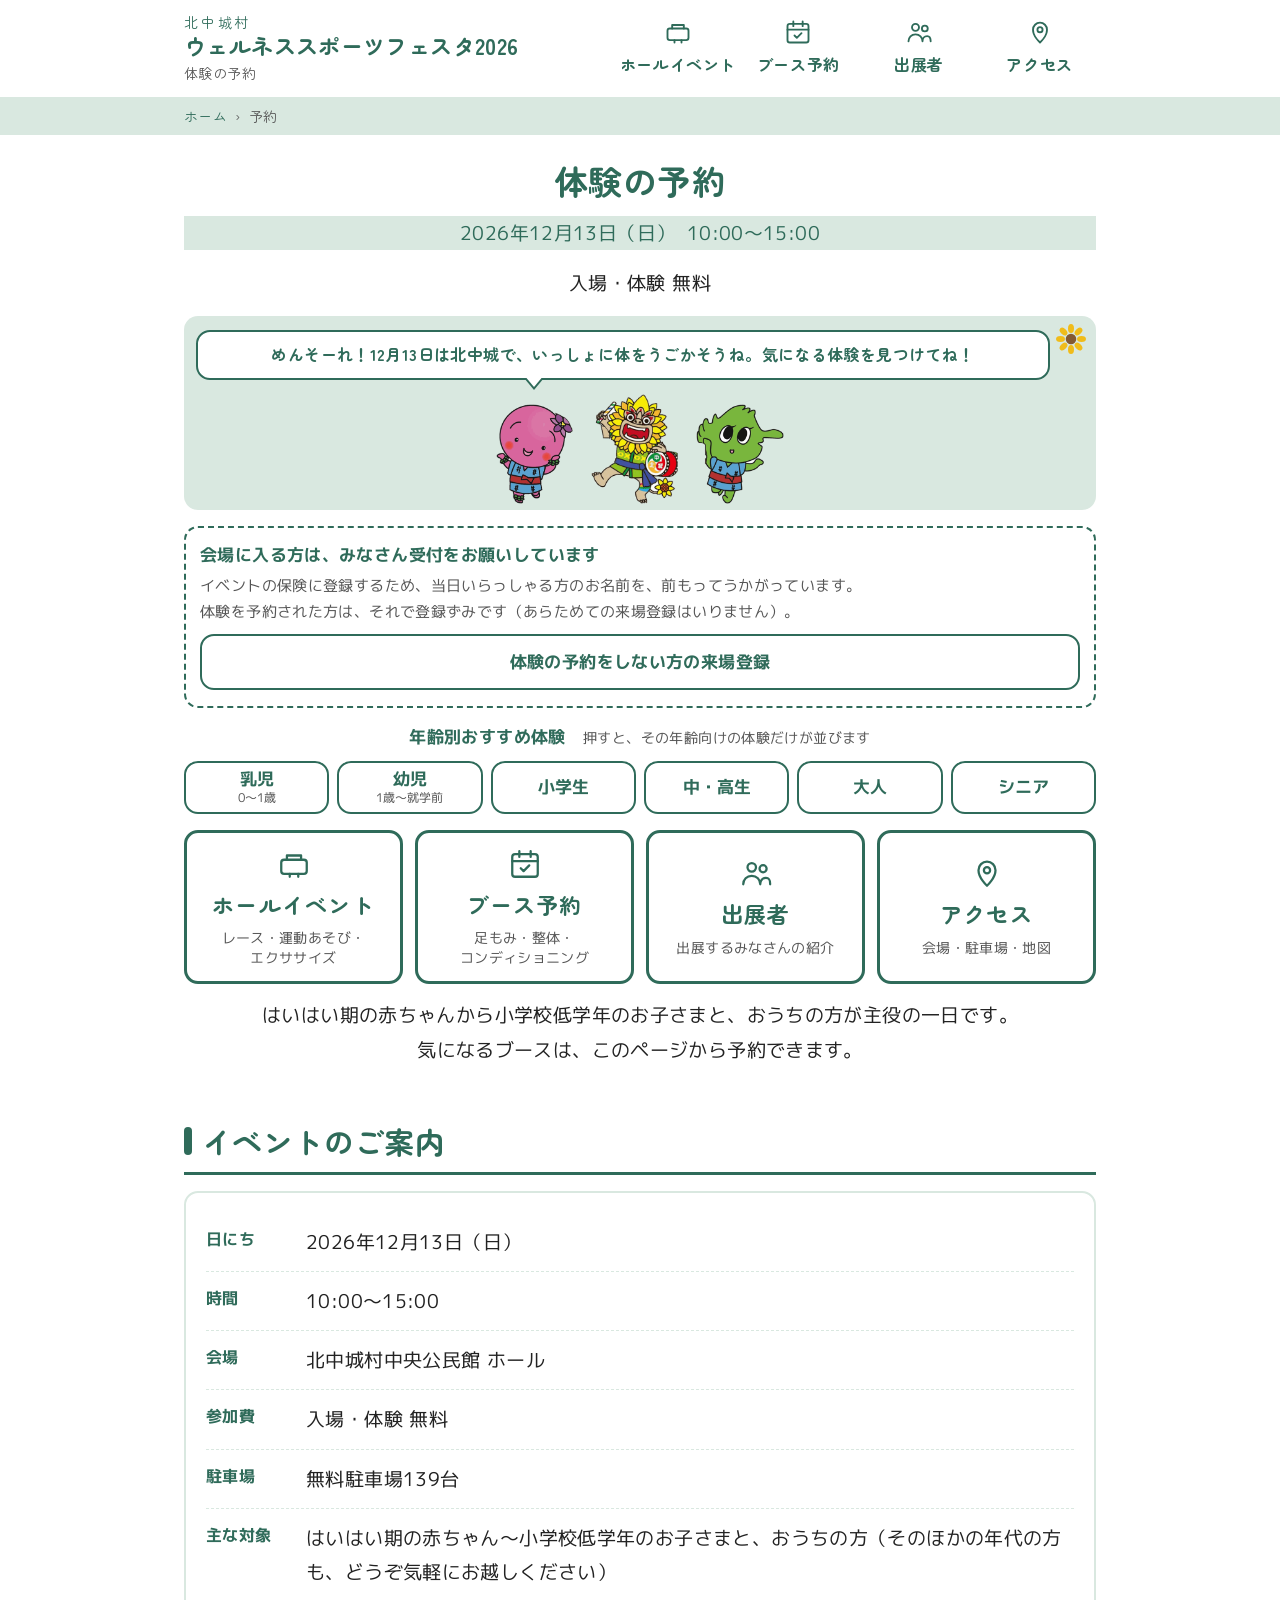
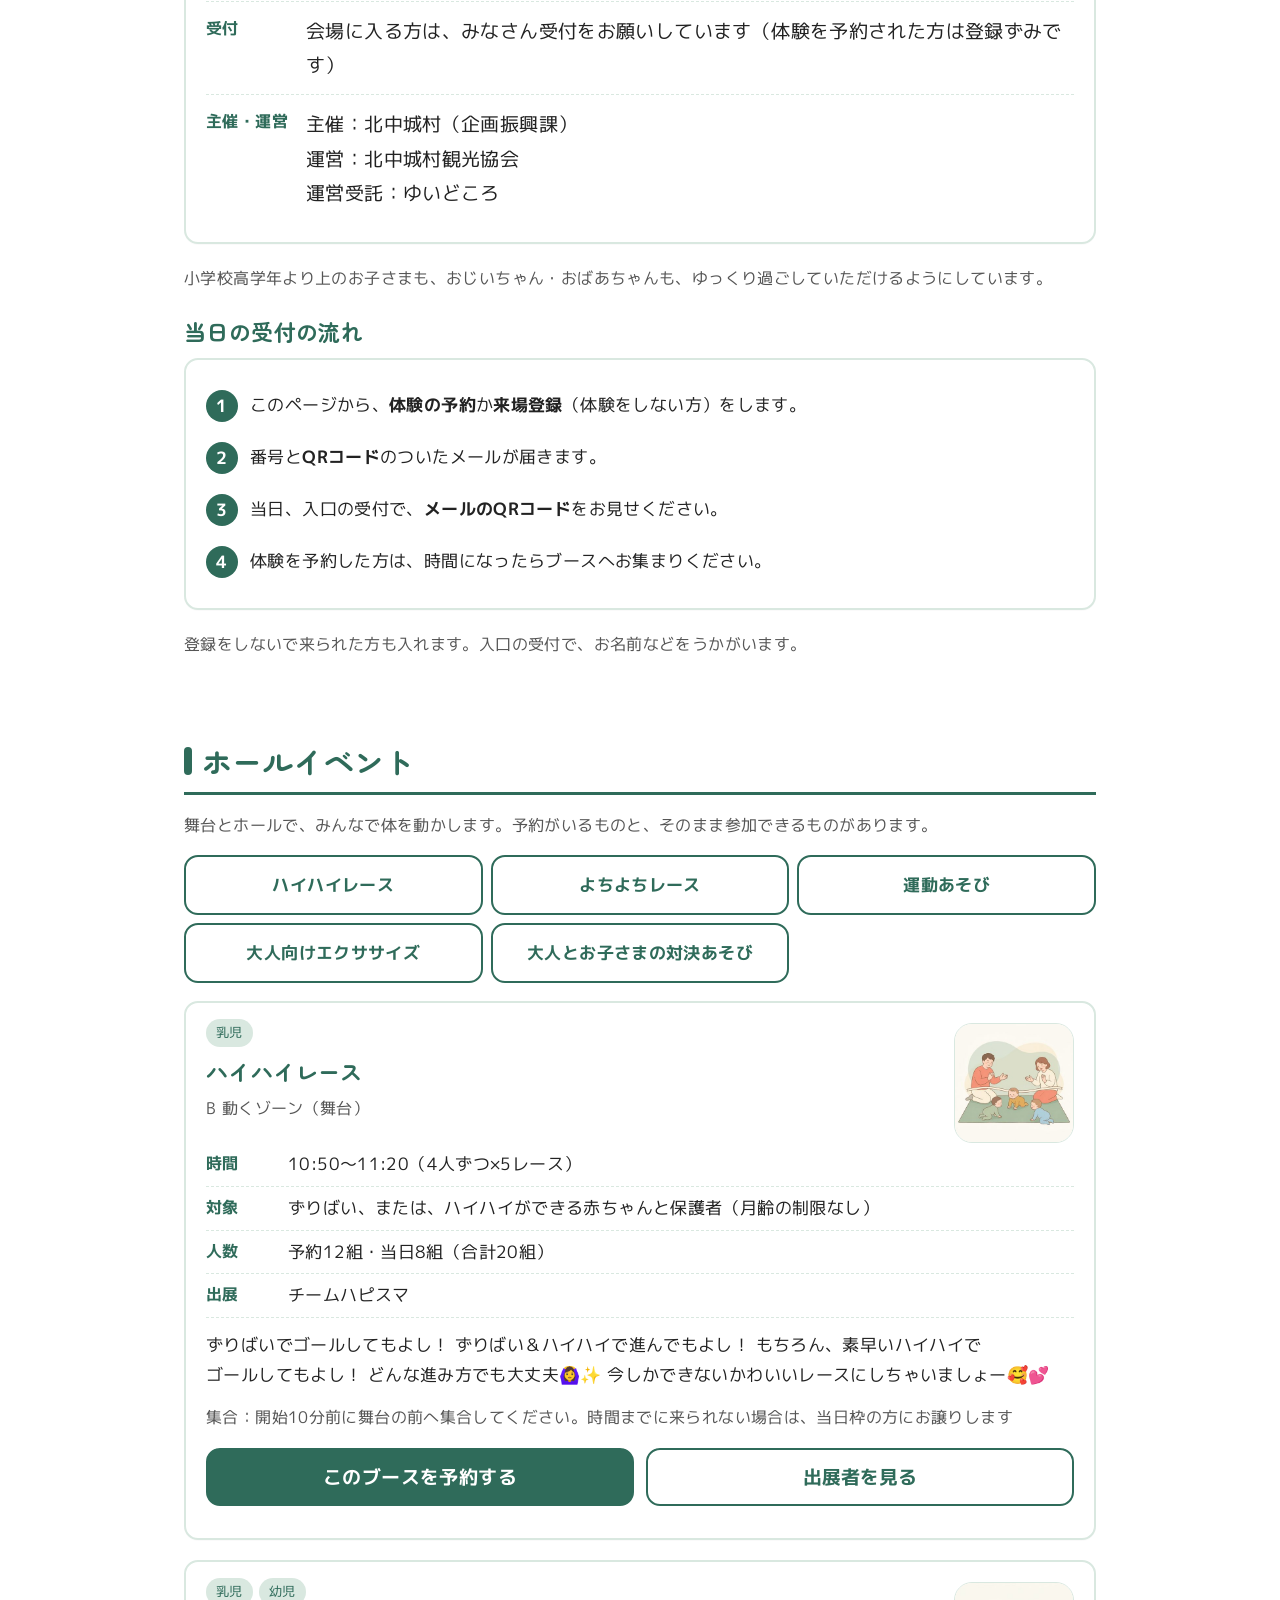
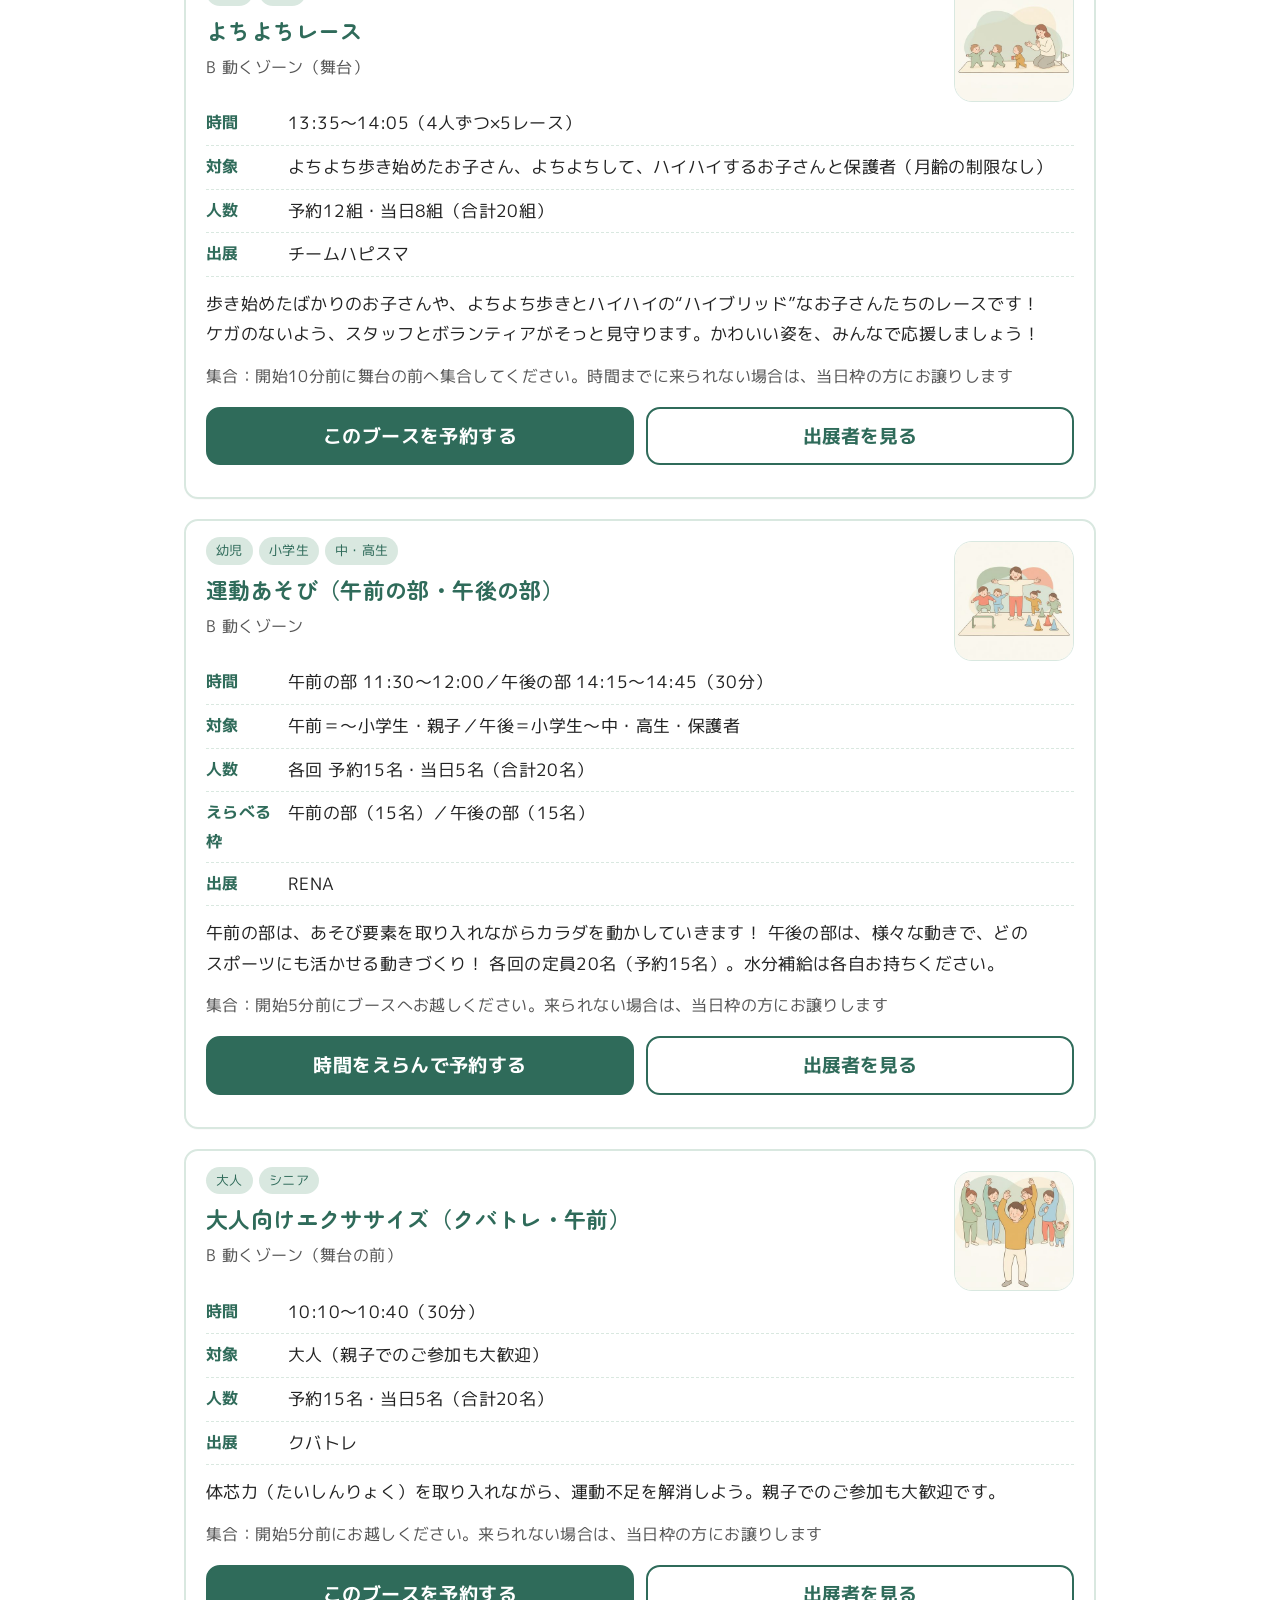
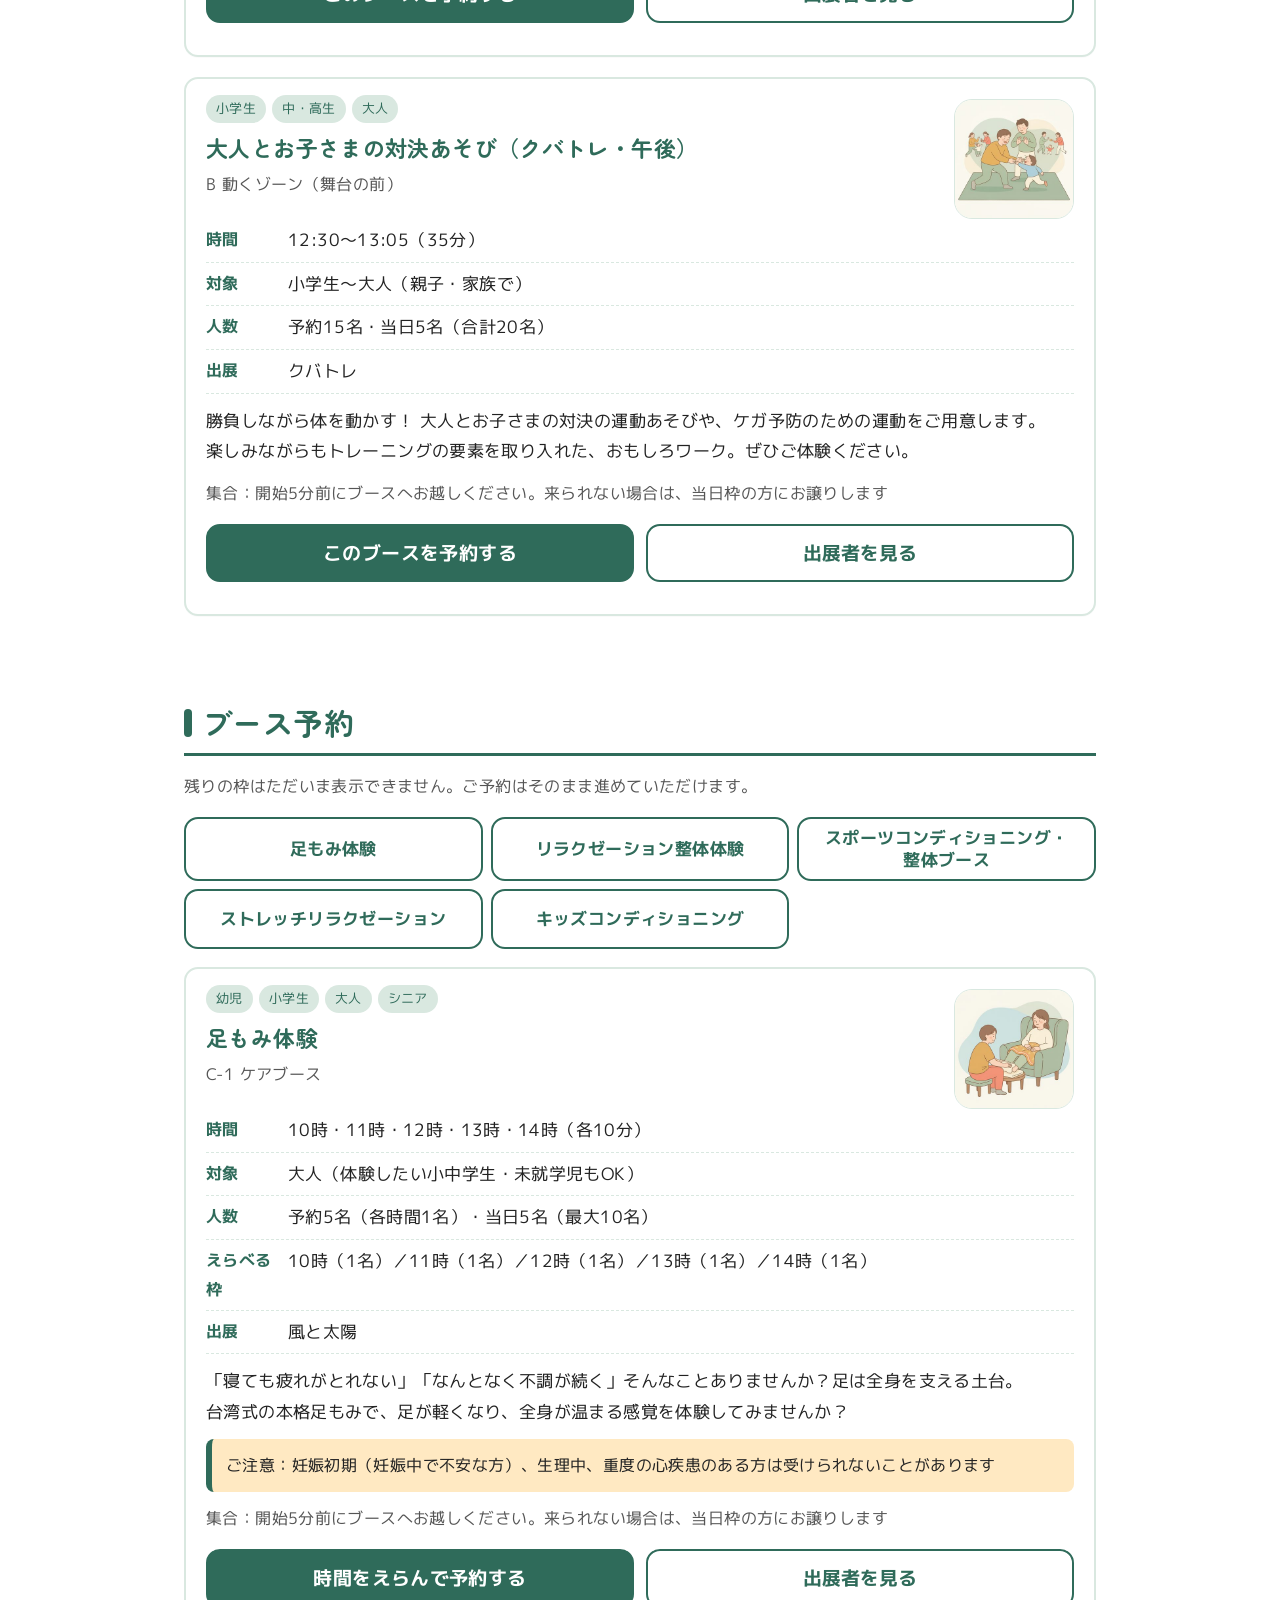
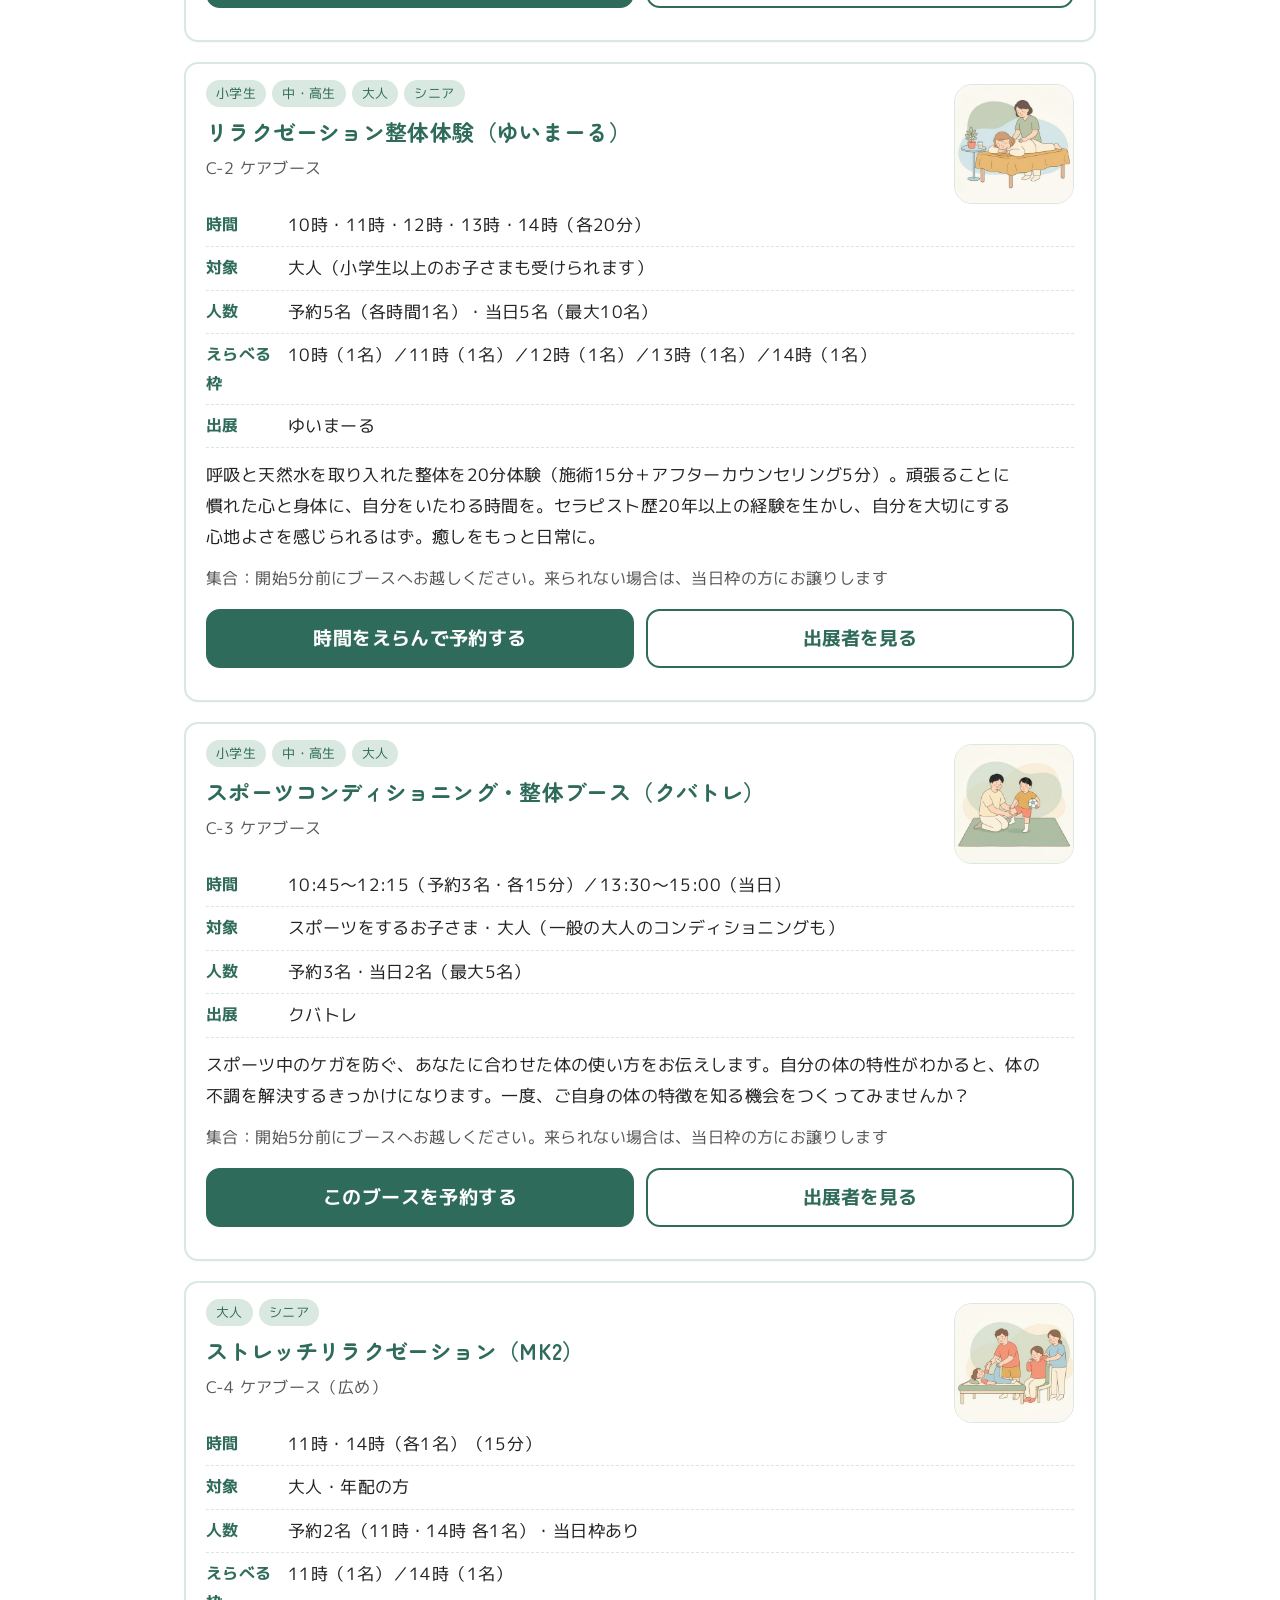
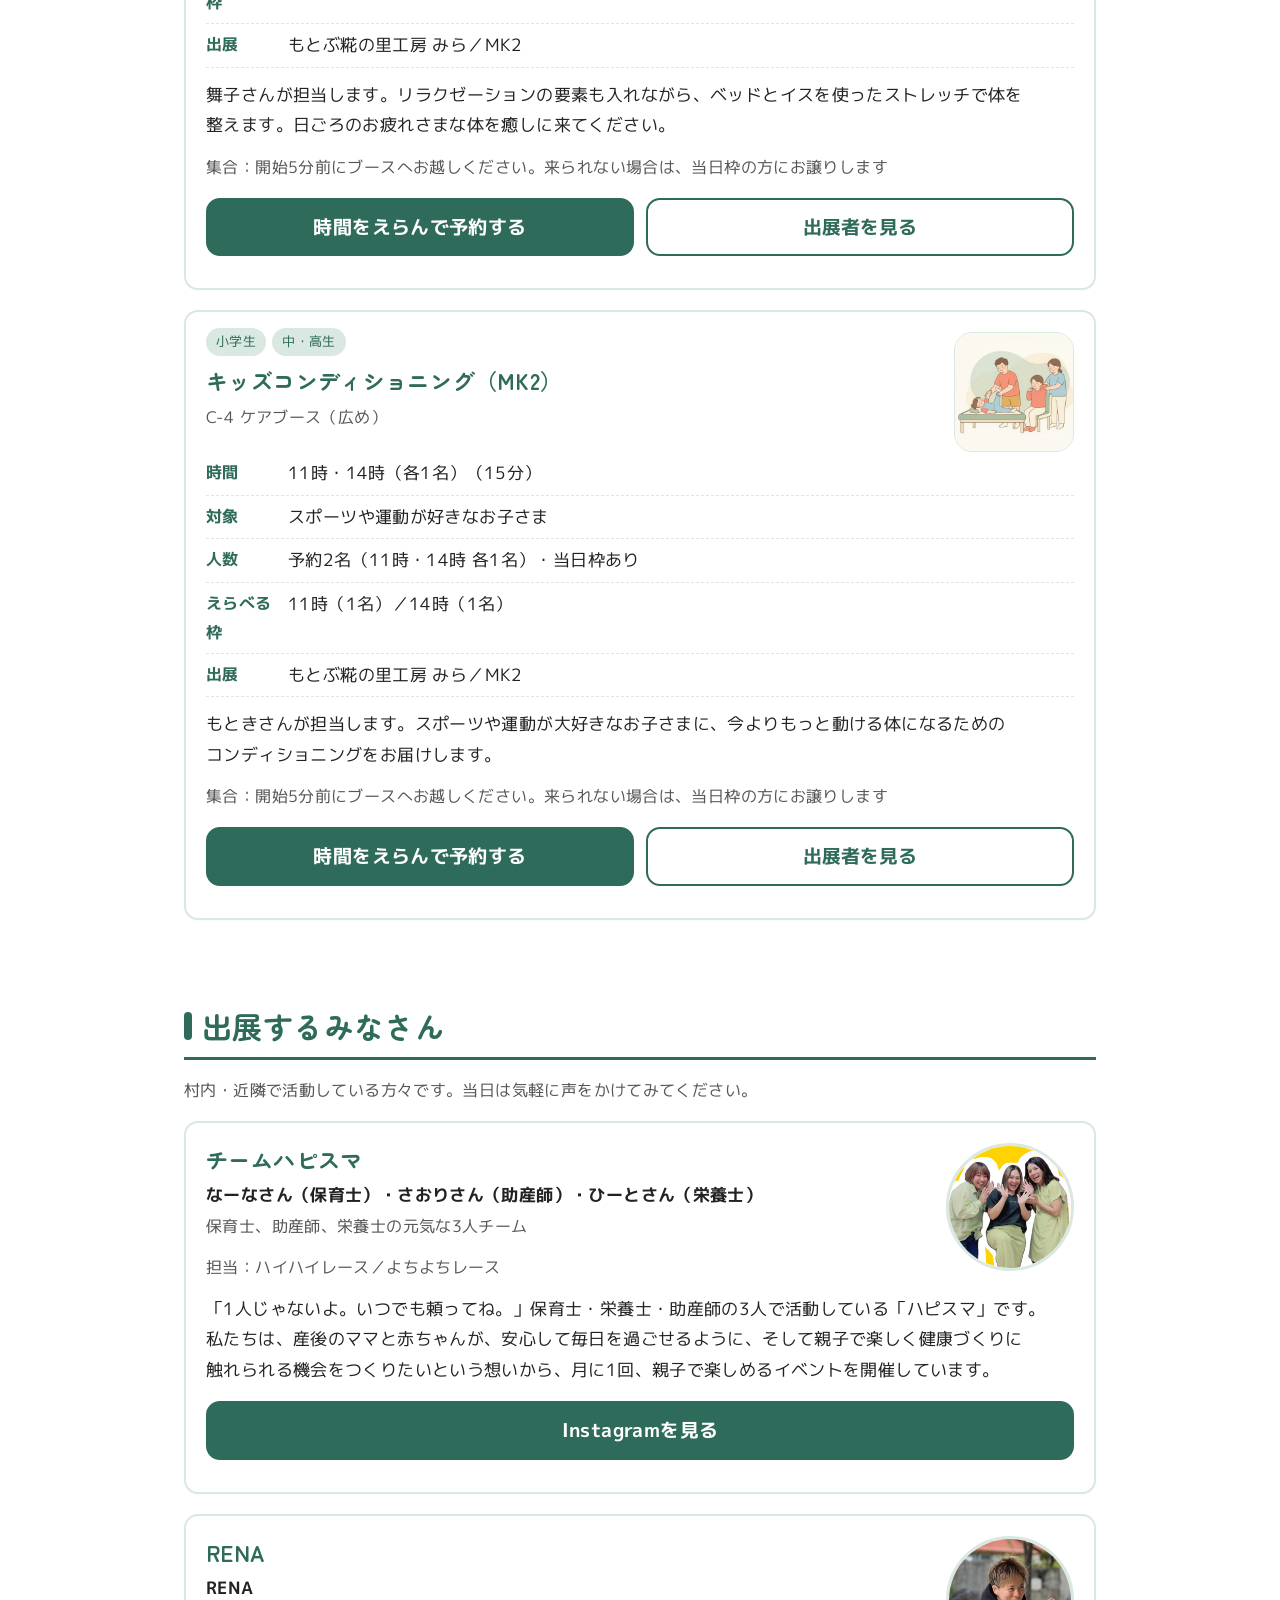
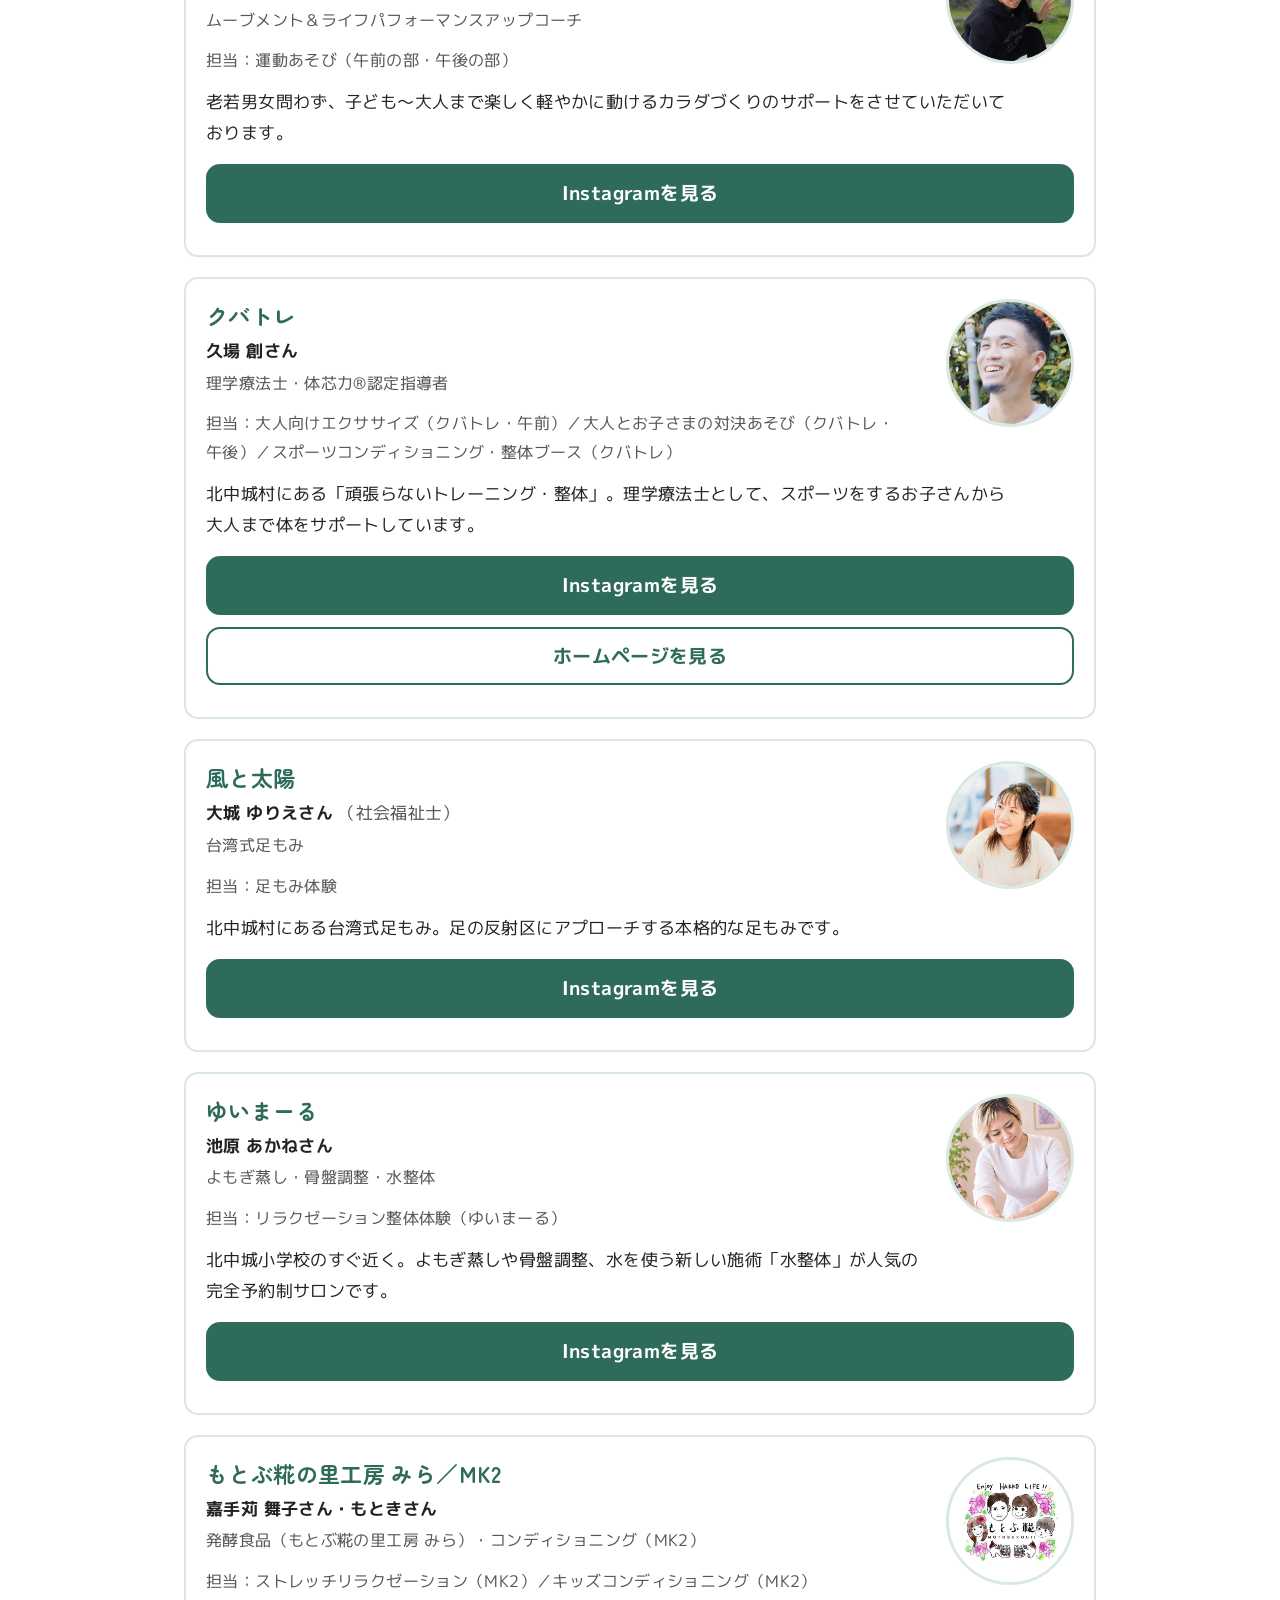
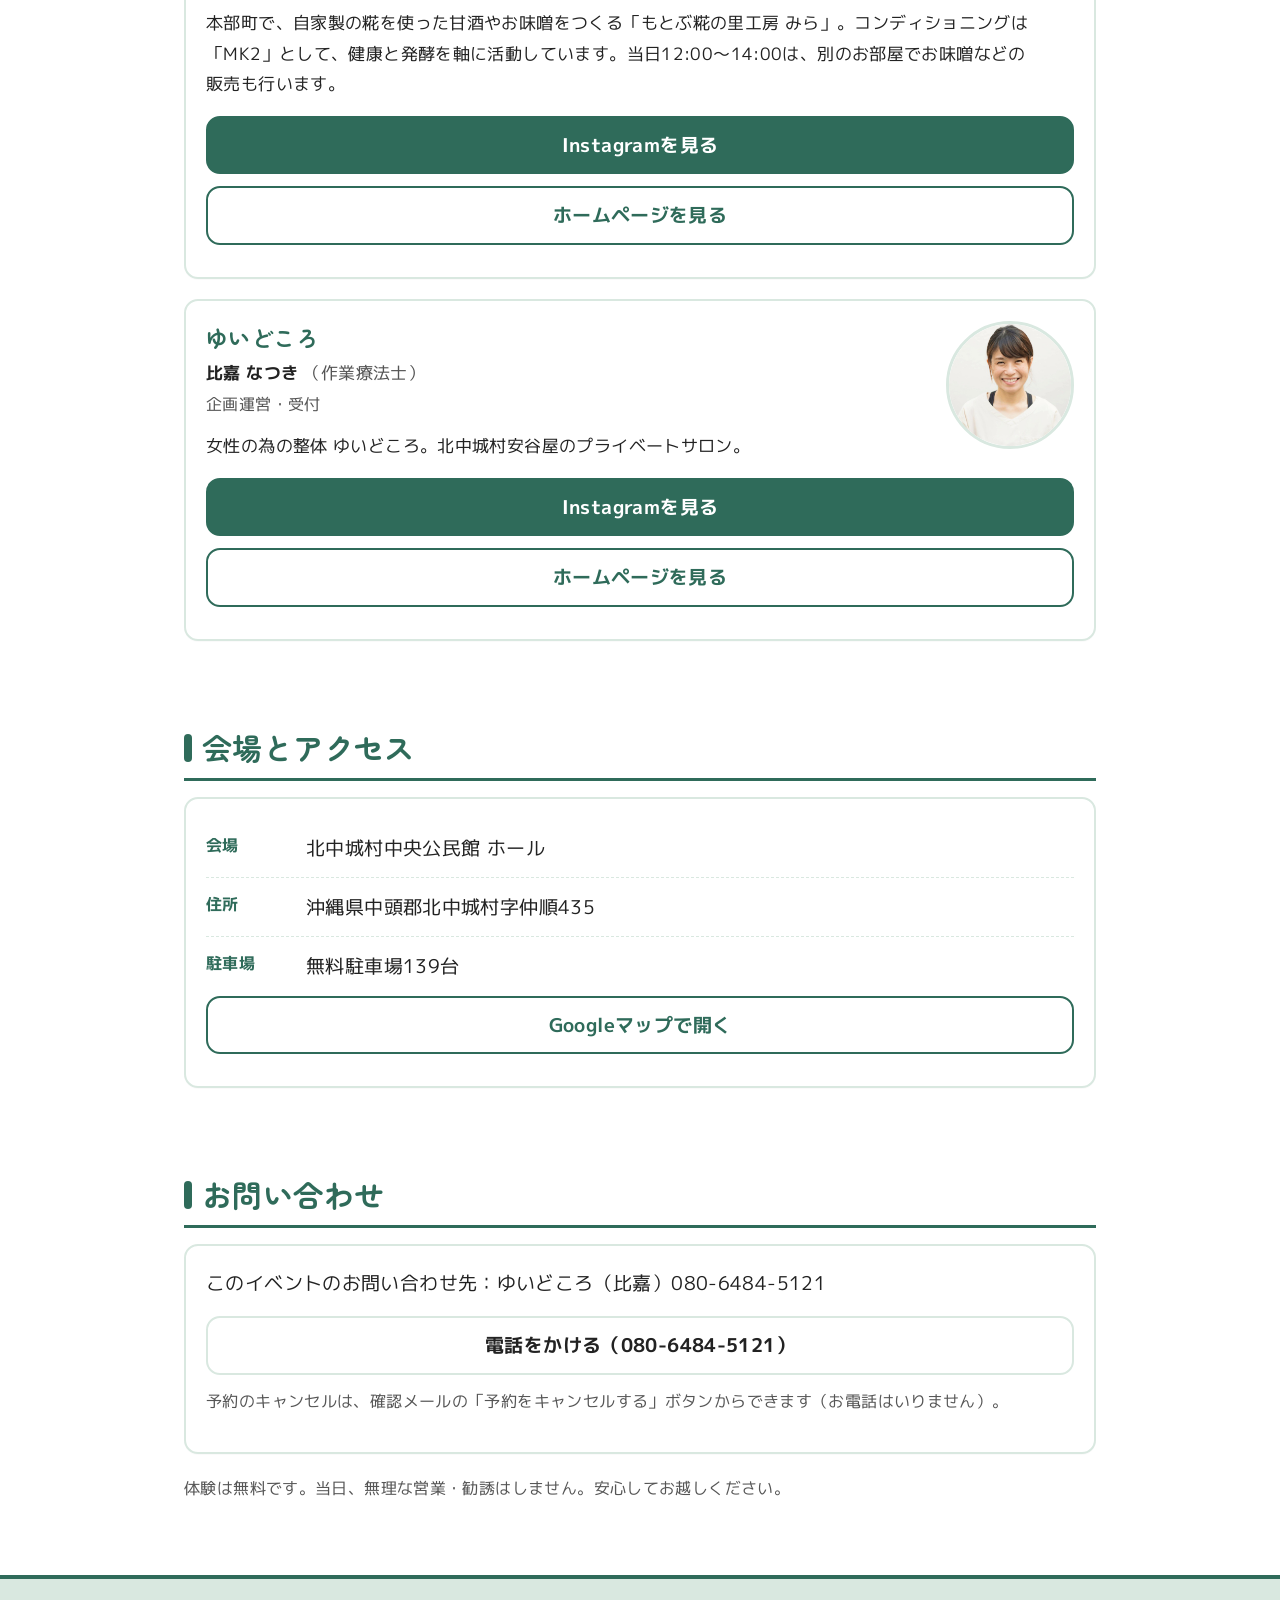
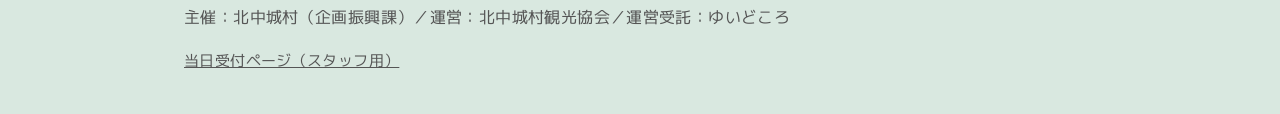
==== commit be5186db: "MK2の残り枠を分割：キッズコンディショニング（もときさん）とストレッチリラクゼーション（舞子さん）を11時・14時 各1名で受付／版番号 20261110a Co-Authored-By: Clau" ====
--- a/index.html
+++ b/index.html
@@ -164,7 +164,7 @@
 </div>
 
 <script src="config.js?v=20261016a"></script>
-<script src="booths.js?v=20261016a"></script>
+<script src="booths.js?v=20261110a"></script>
 <script src="app.js?v=20261102b"></script>
 <script>
 (function () {
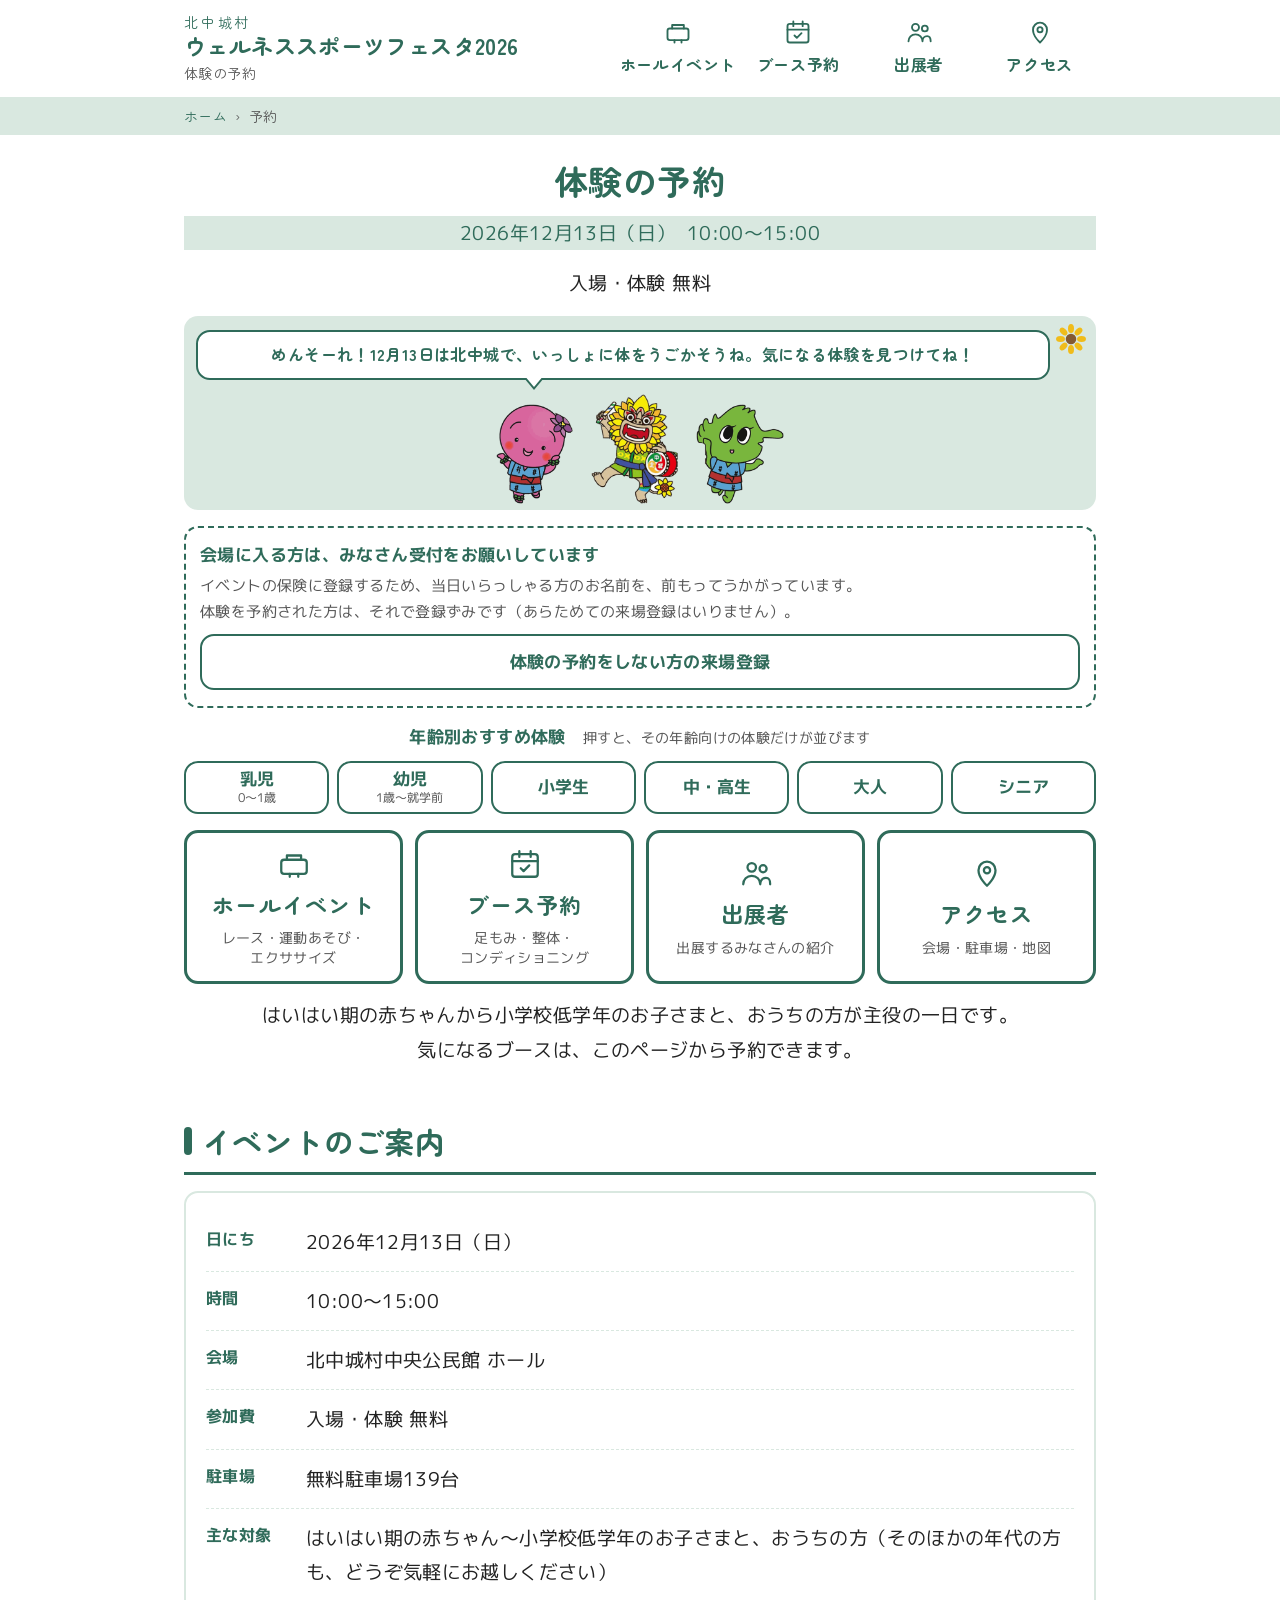
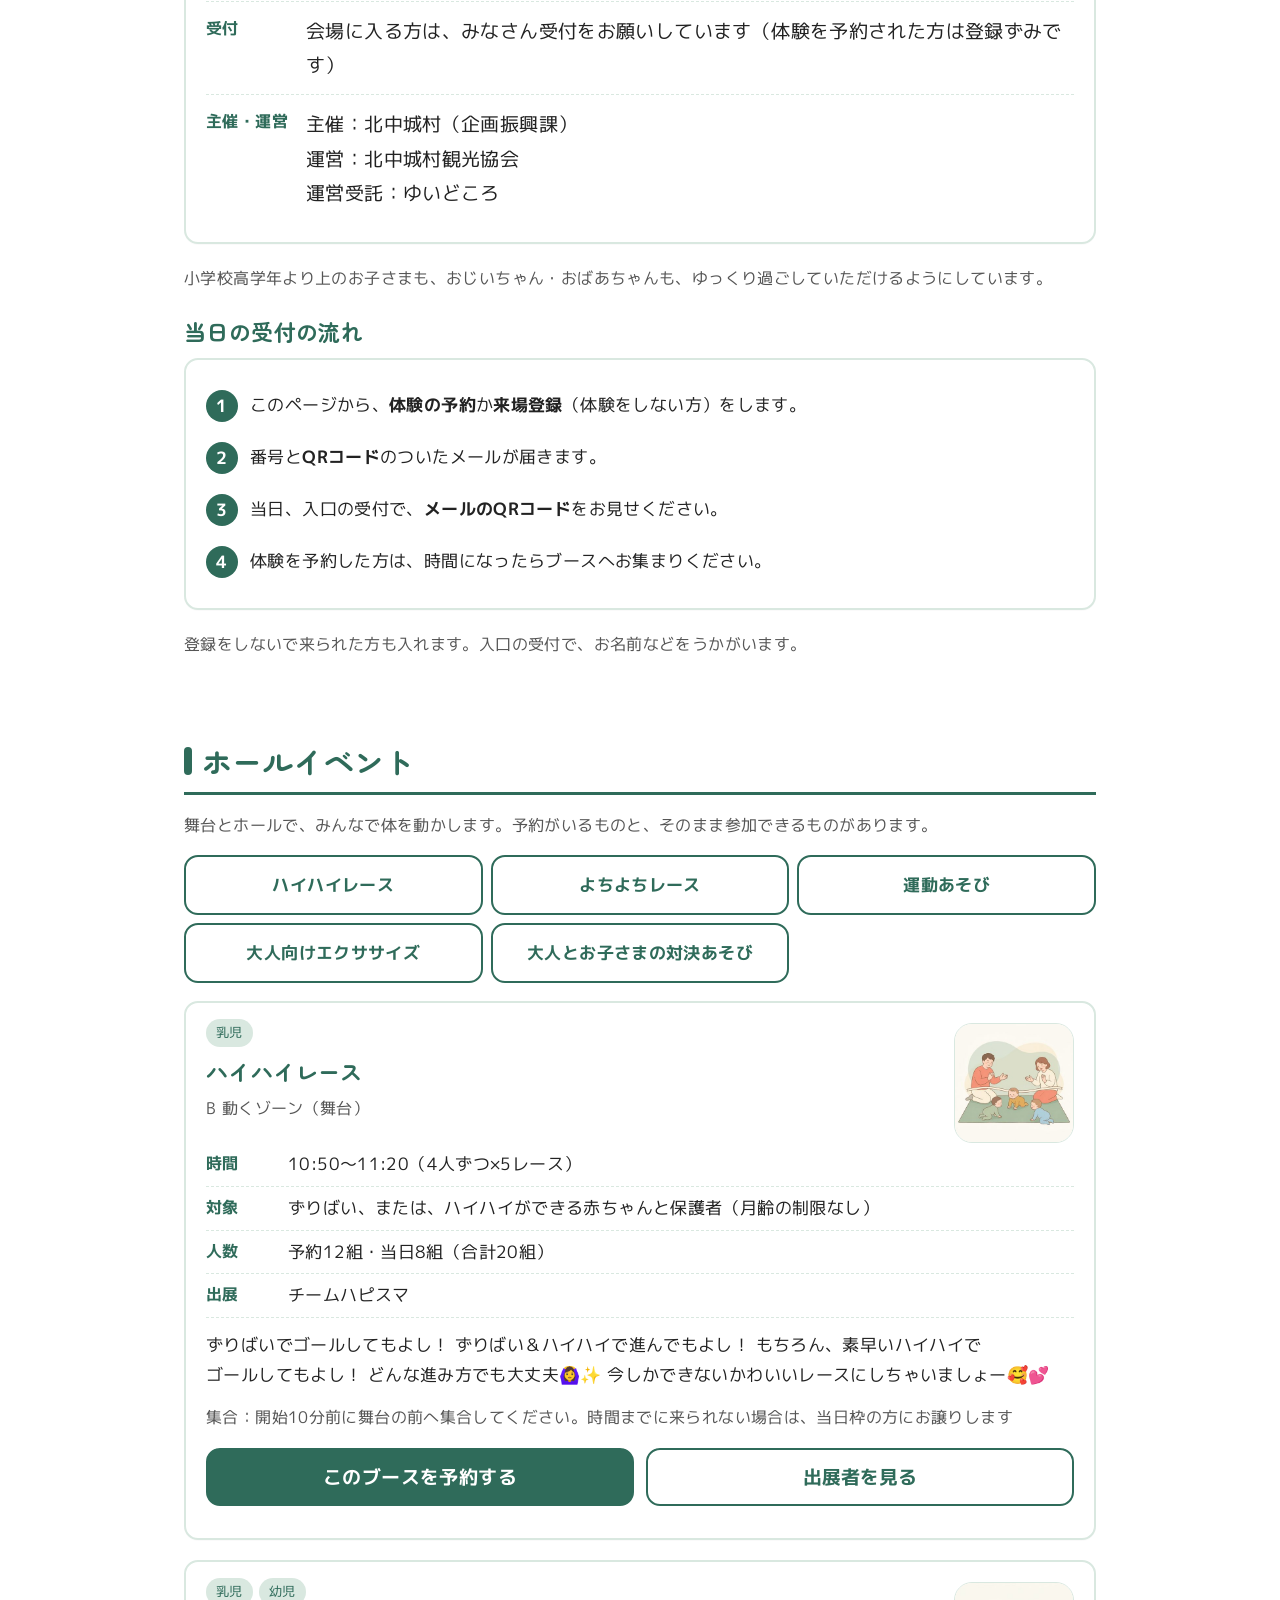
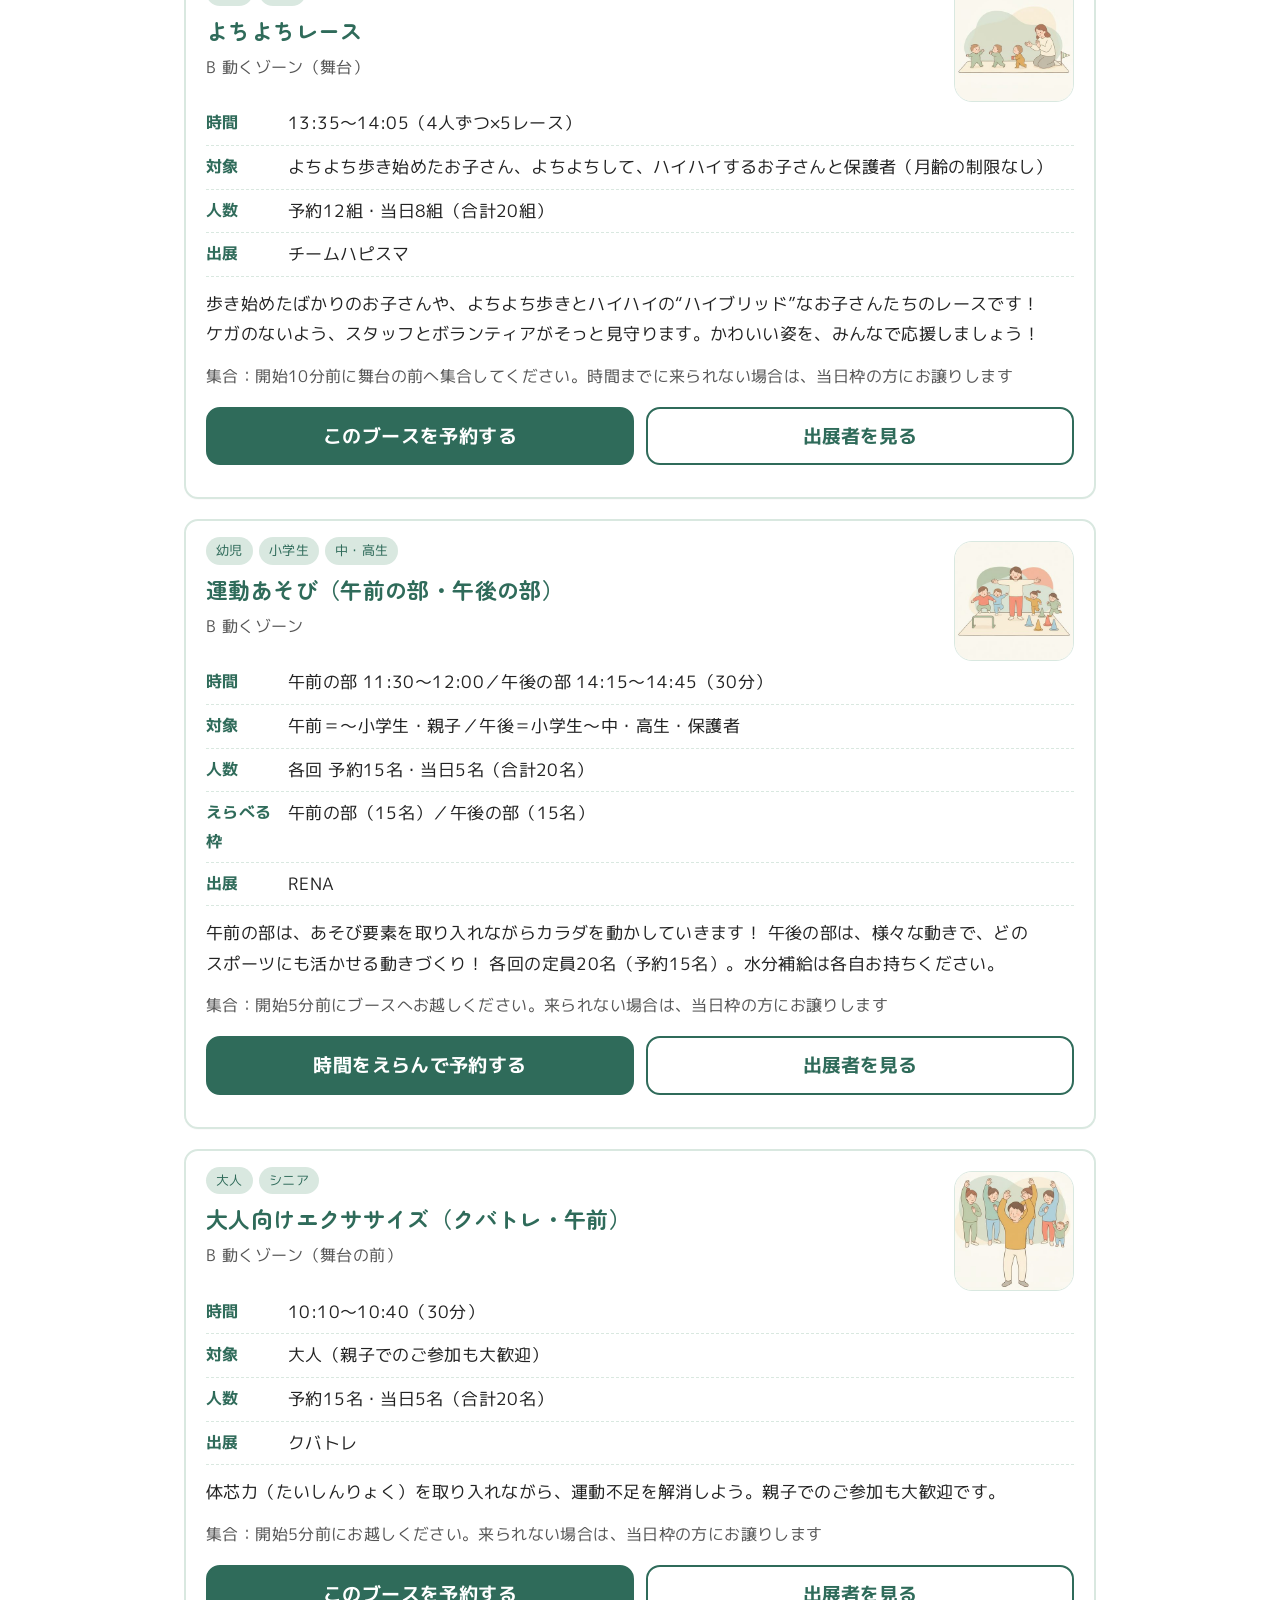
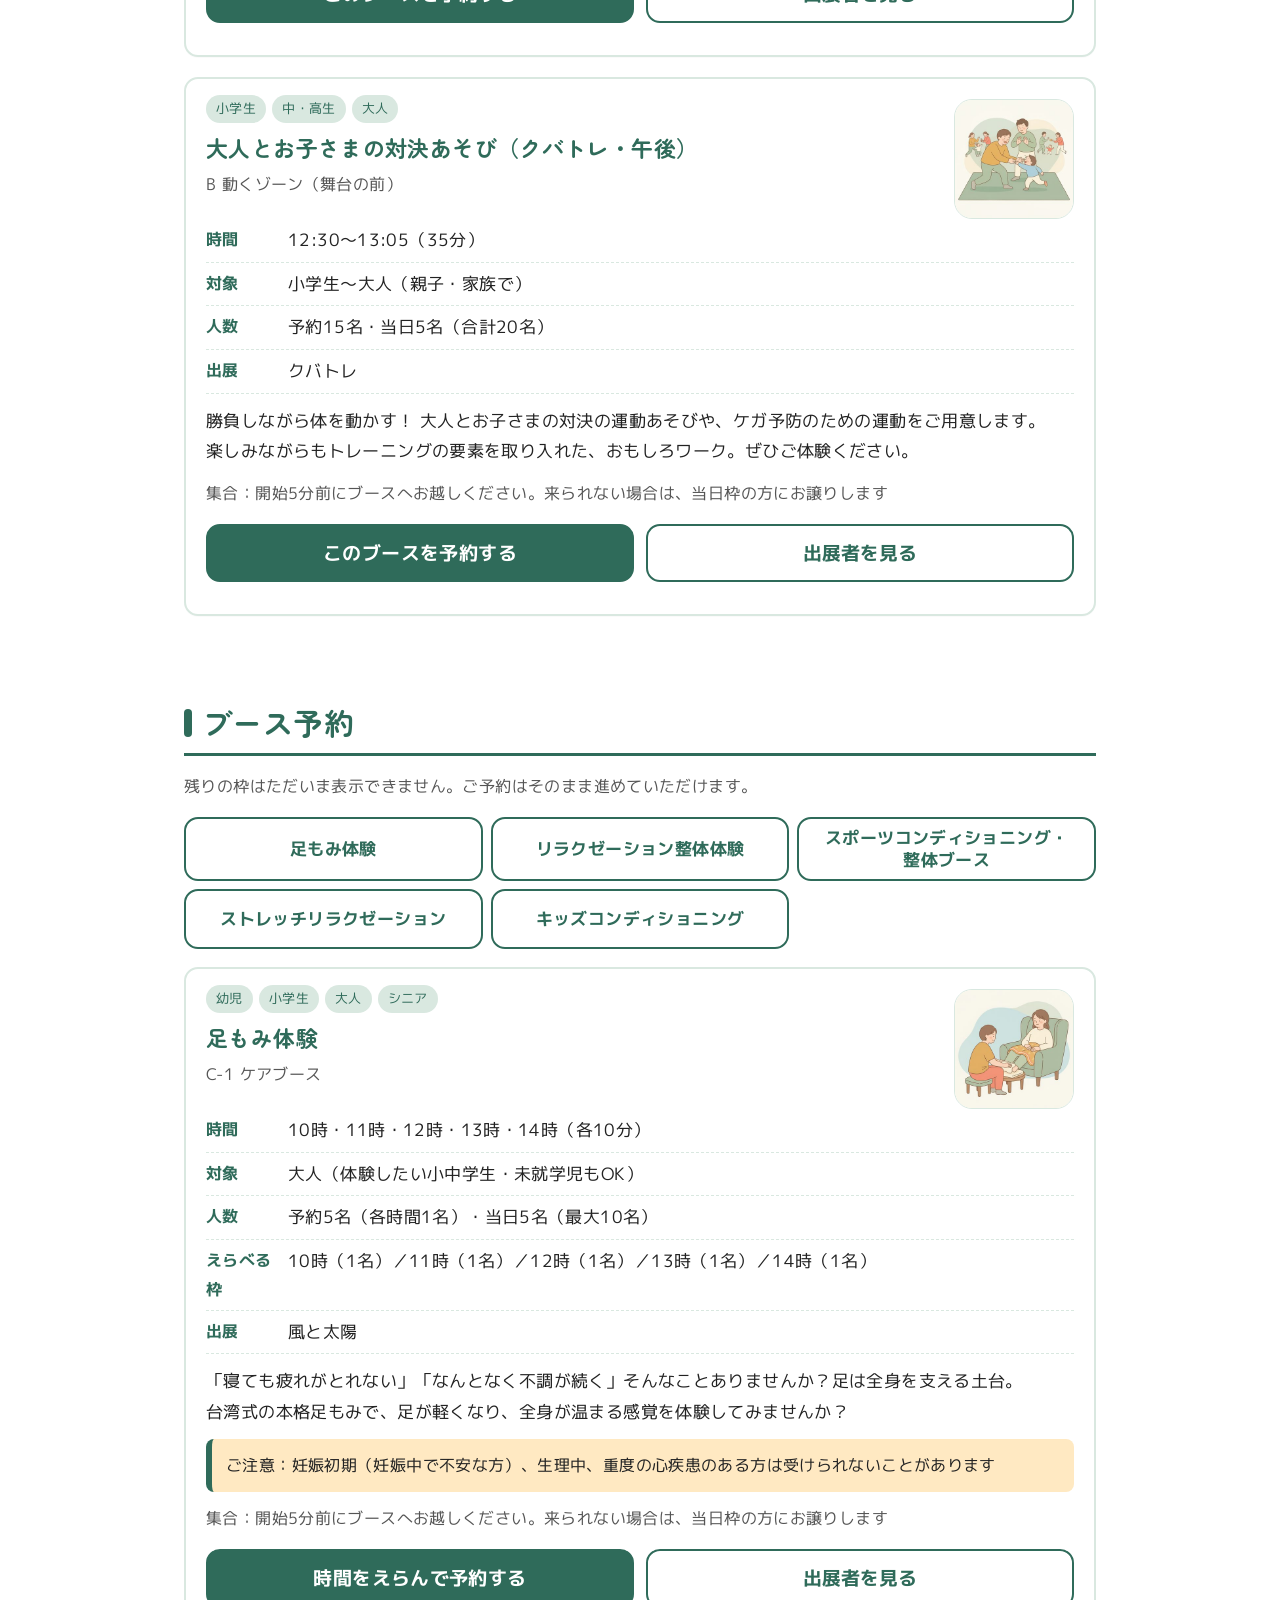
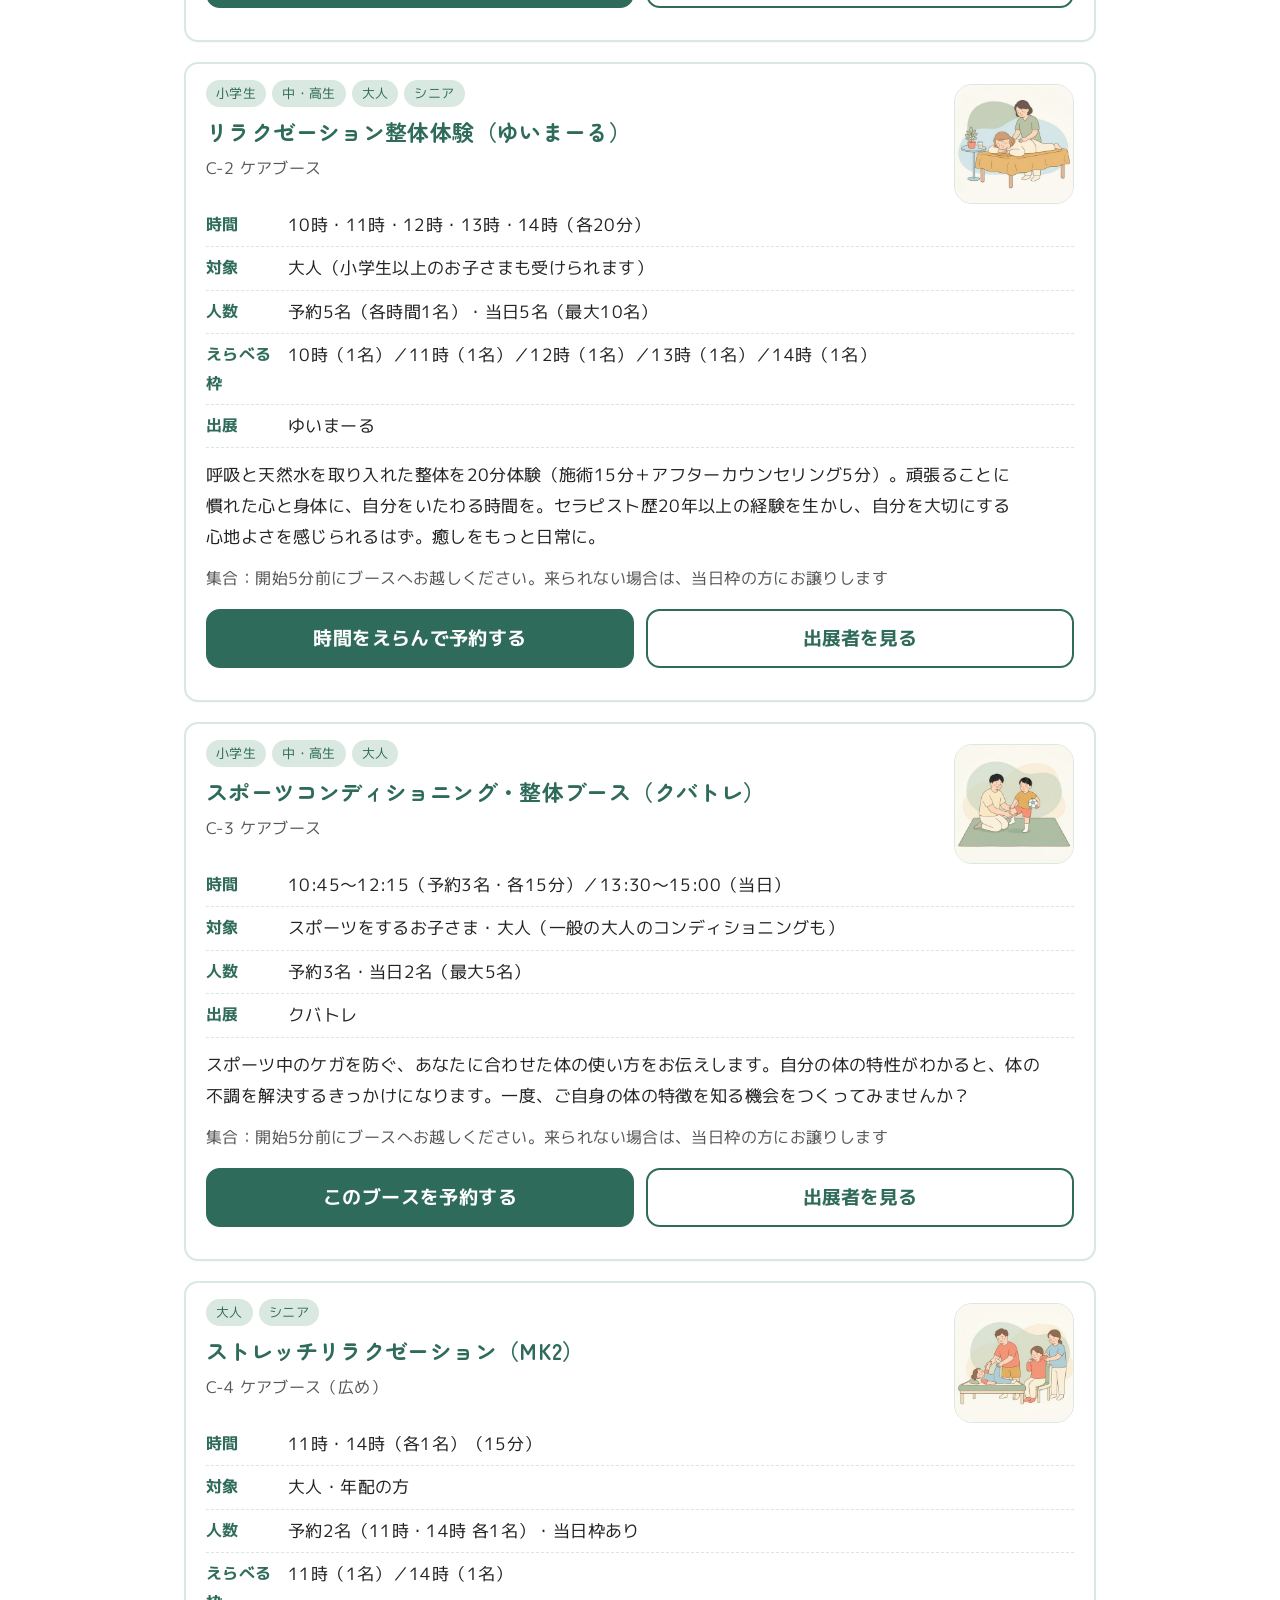
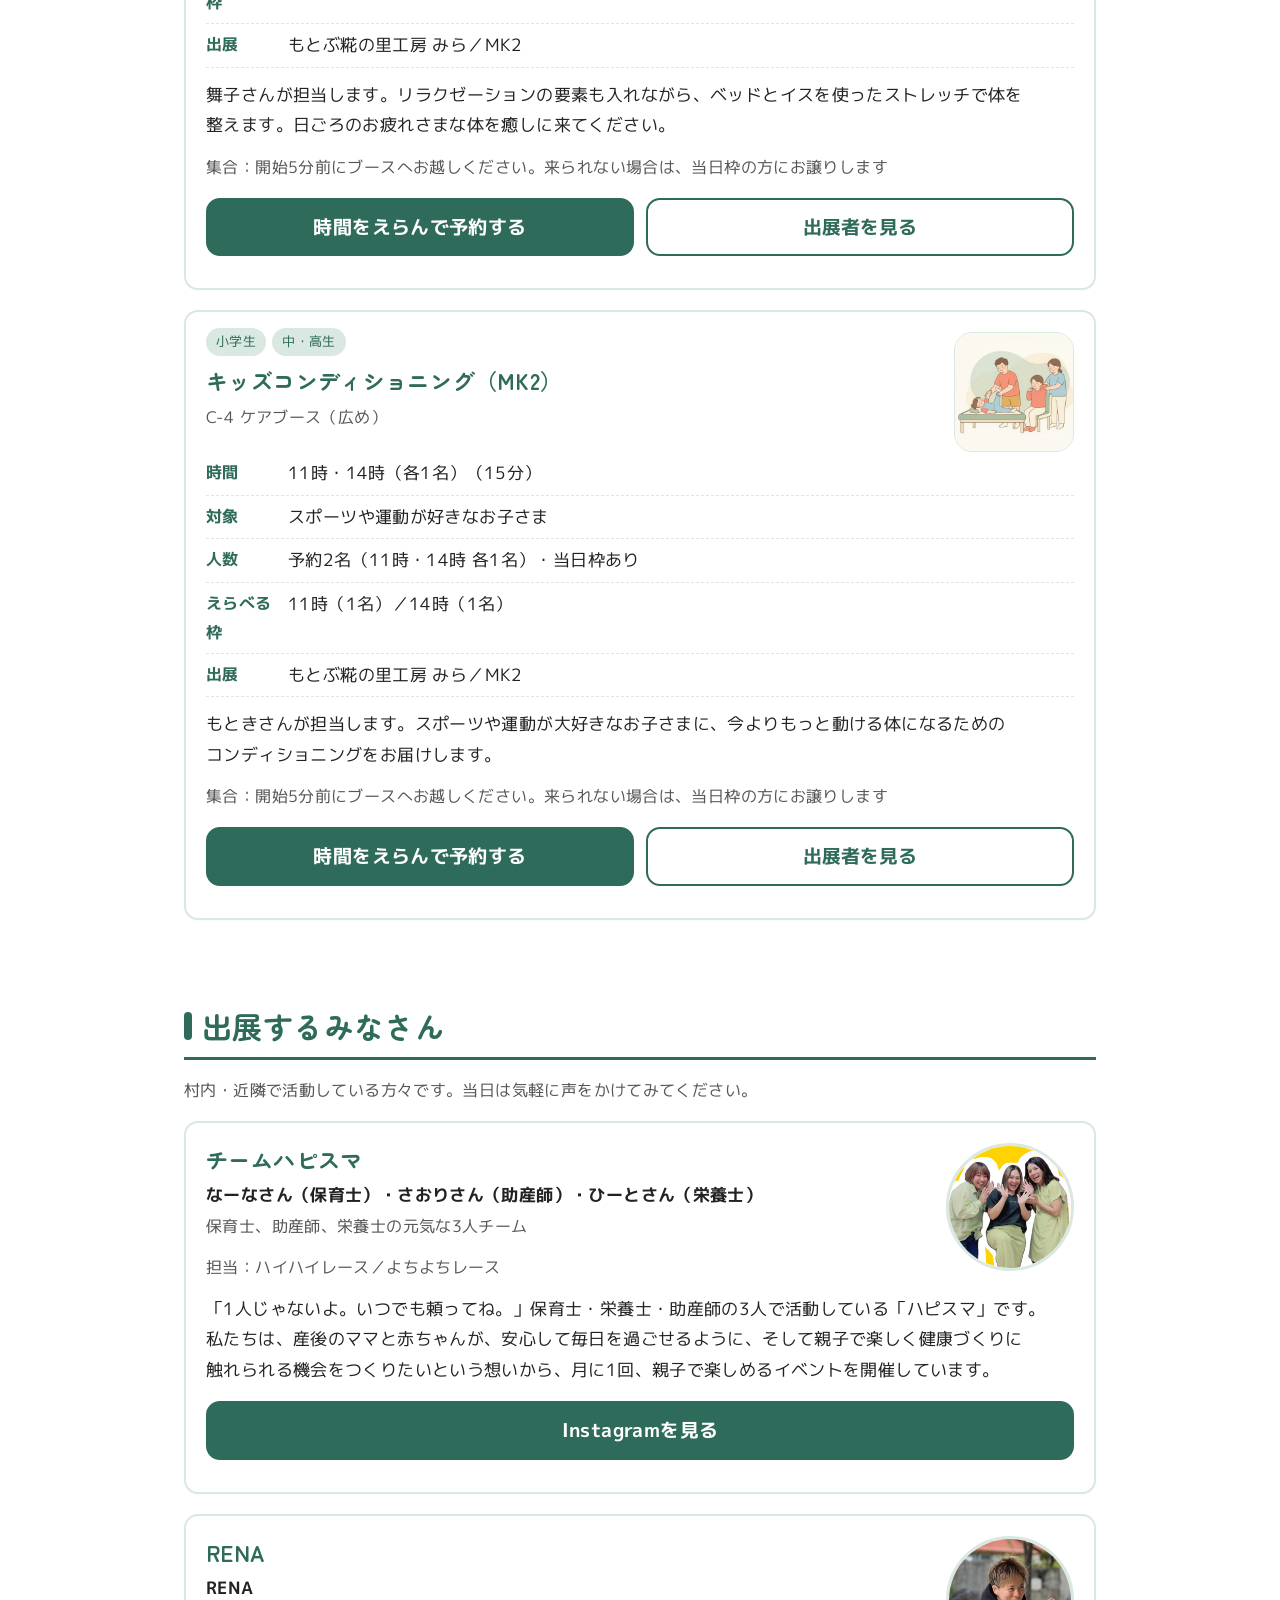
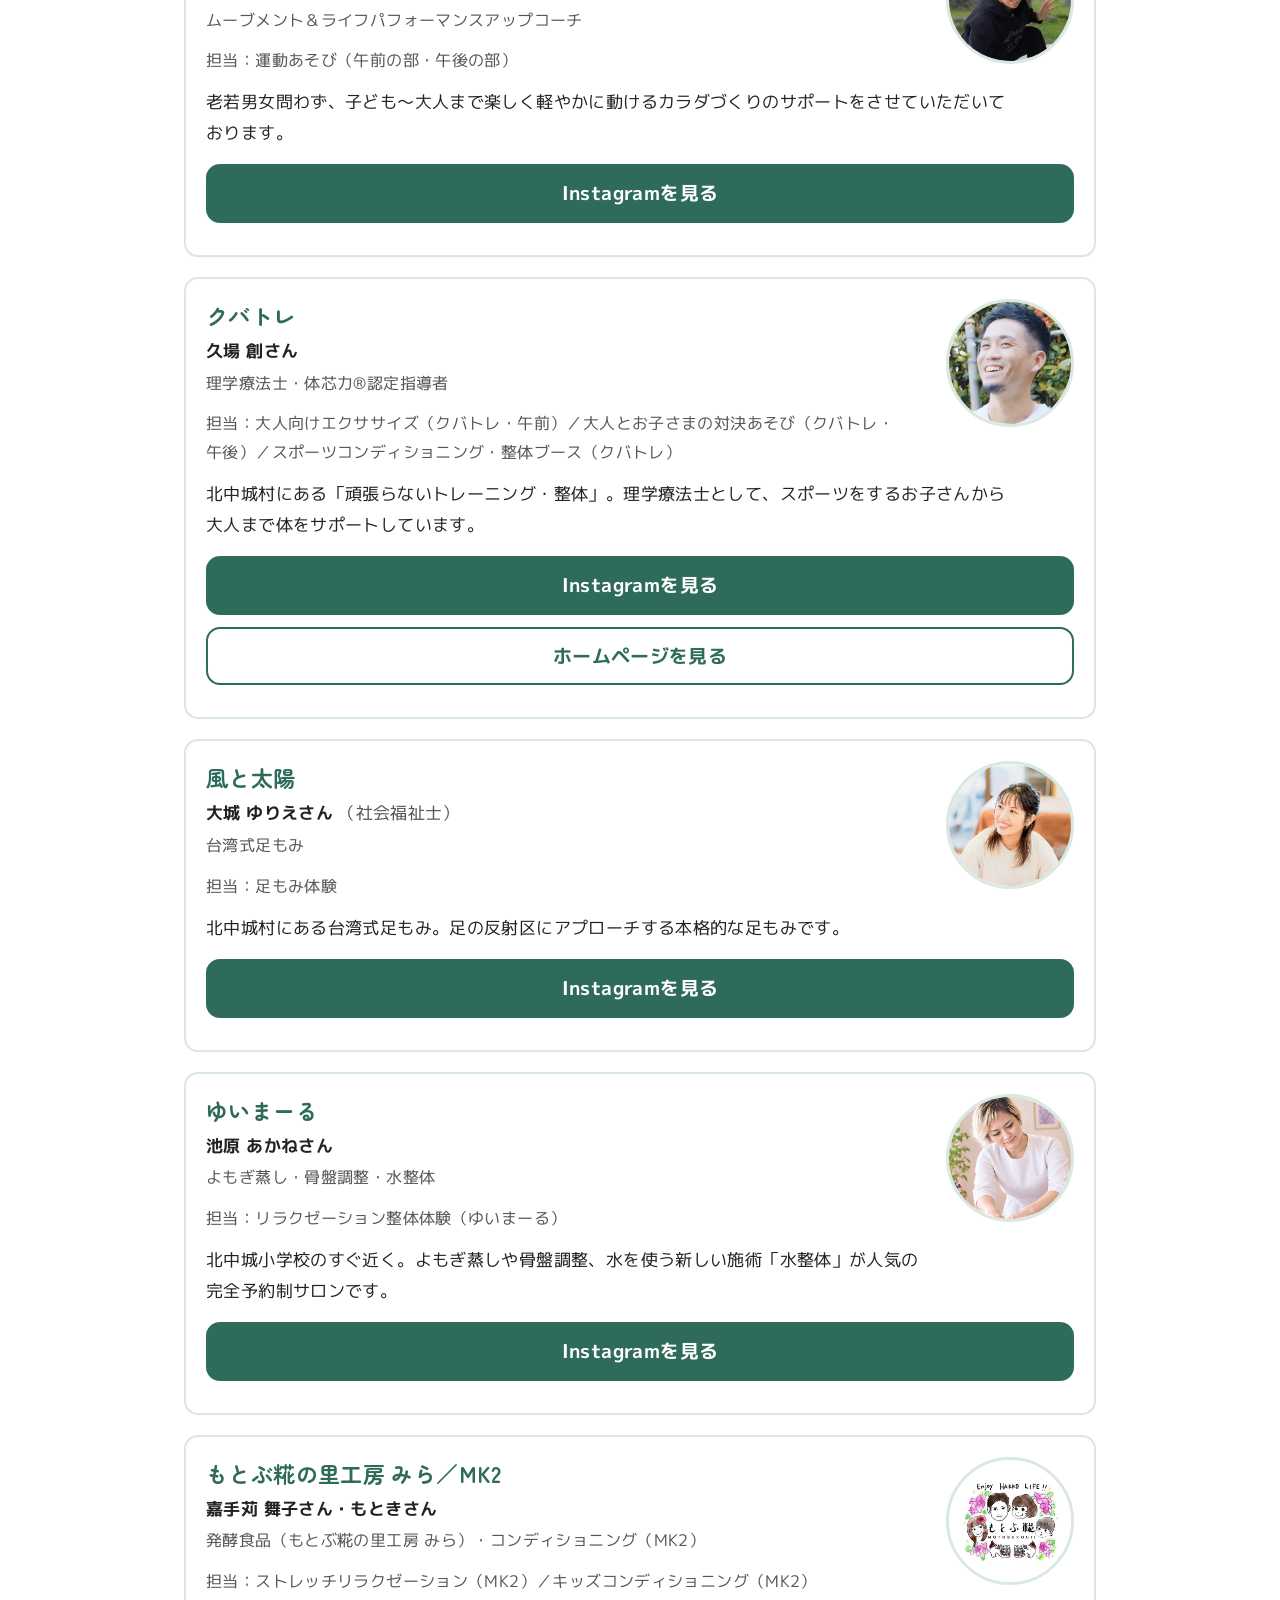
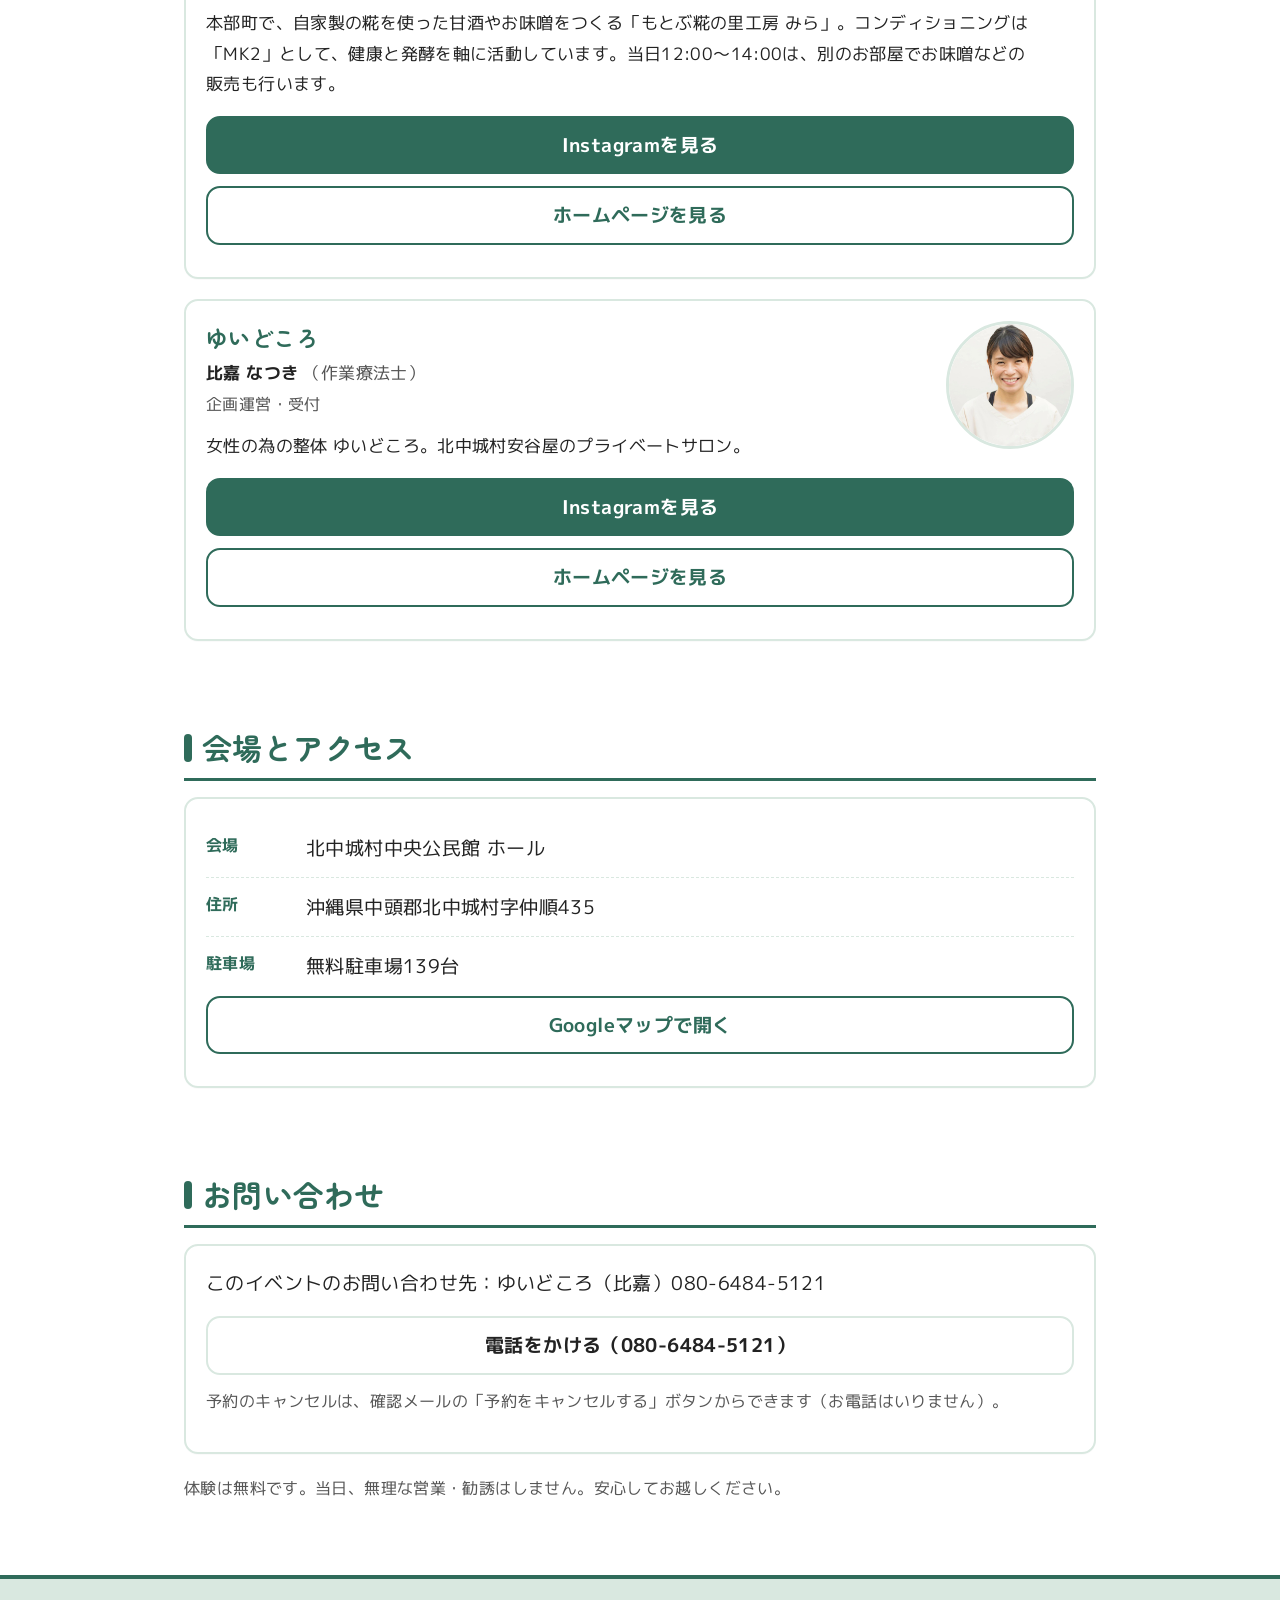
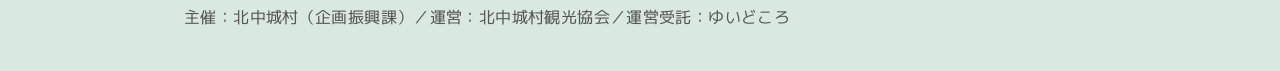
==== commit 30d4b175: "当日5人同時QR受付対応（1回通信化・重複スキャン警告・確認音・誤タップ防止・PIN保持・生年月日8桁チェック）" ====
--- a/index.html
+++ b/index.html
@@ -6,7 +6,7 @@
 <title>北中城村ウェルネススポーツフェスタ2026｜体験の予約</title>
 <meta name="description" content="2026年12月13日（日）北中城村中央公民館ホール。入場・体験は無料です。はいはい期の赤ちゃんから小学校低学年のお子さまと、おうちの方が主役の一日。気になる体験はこのページから予約できます。会場に入る方は、来場登録をお願いしています。">
 <link href="https://fonts.googleapis.com/css2?family=Zen+Maru+Gothic:wght@500;700&family=M+PLUS+1p:wght@400;700&display=swap" rel="stylesheet">
-<link rel="stylesheet" href="style.css?v=20261028a">
+<link rel="stylesheet" href="style.css?v=20261113a">
 </head>
 <body>
 
@@ -151,7 +151,6 @@
   <div class="wrap">
     <p class="note" id="foot-organizer"></p>
     <p class="note" id="last-no"></p>
-    <p class="note staff-note"><a href="checkin.html">当日受付ページ（スタッフ用）</a></p>
   </div>
 </footer>
 
@@ -164,8 +163,8 @@
 </div>
 
 <script src="config.js?v=20261016a"></script>
-<script src="booths.js?v=20261110a"></script>
-<script src="app.js?v=20261102b"></script>
+<script src="booths.js?v=20261110b"></script>
+<script src="app.js?v=20261113a"></script>
 <script>
 (function () {
   "use strict";
--- a/style.css
+++ b/style.css
@@ -503,6 +503,20 @@
 }
 .badge-yet{ background:#FFDD72; color:#23211B; }
 .badge-done{ background:var(--green); color:#fff; }
+.badge-already{ background:#E8A33D; color:#23211B; border:2px solid #FFF4D6; }
+.badge-cancel{ background:var(--red); color:#fff; }
+.r-banner{
+  border-radius:12px;
+  padding:12px 14px;
+  margin:0 0 12px;
+  font-size:18px;
+  font-weight:700;
+  line-height:1.5;
+}
+.r-banner-ok{ background:#1E5238; border:2px solid #58C288; color:#E8FFF1; }
+.r-banner-already{ background:#173D5C; border:3px solid #FFDD72; color:#FFF8E0; }
+.r-banner-cancel{ background:#631712; border:3px solid #FF8A80; color:#FFECEB; }
+#result-card:not(.is-booth-staff) .booth-part-btn{ display:none !important; }
 .booth-line{
   font-size:20px;
   padding:10px 0;
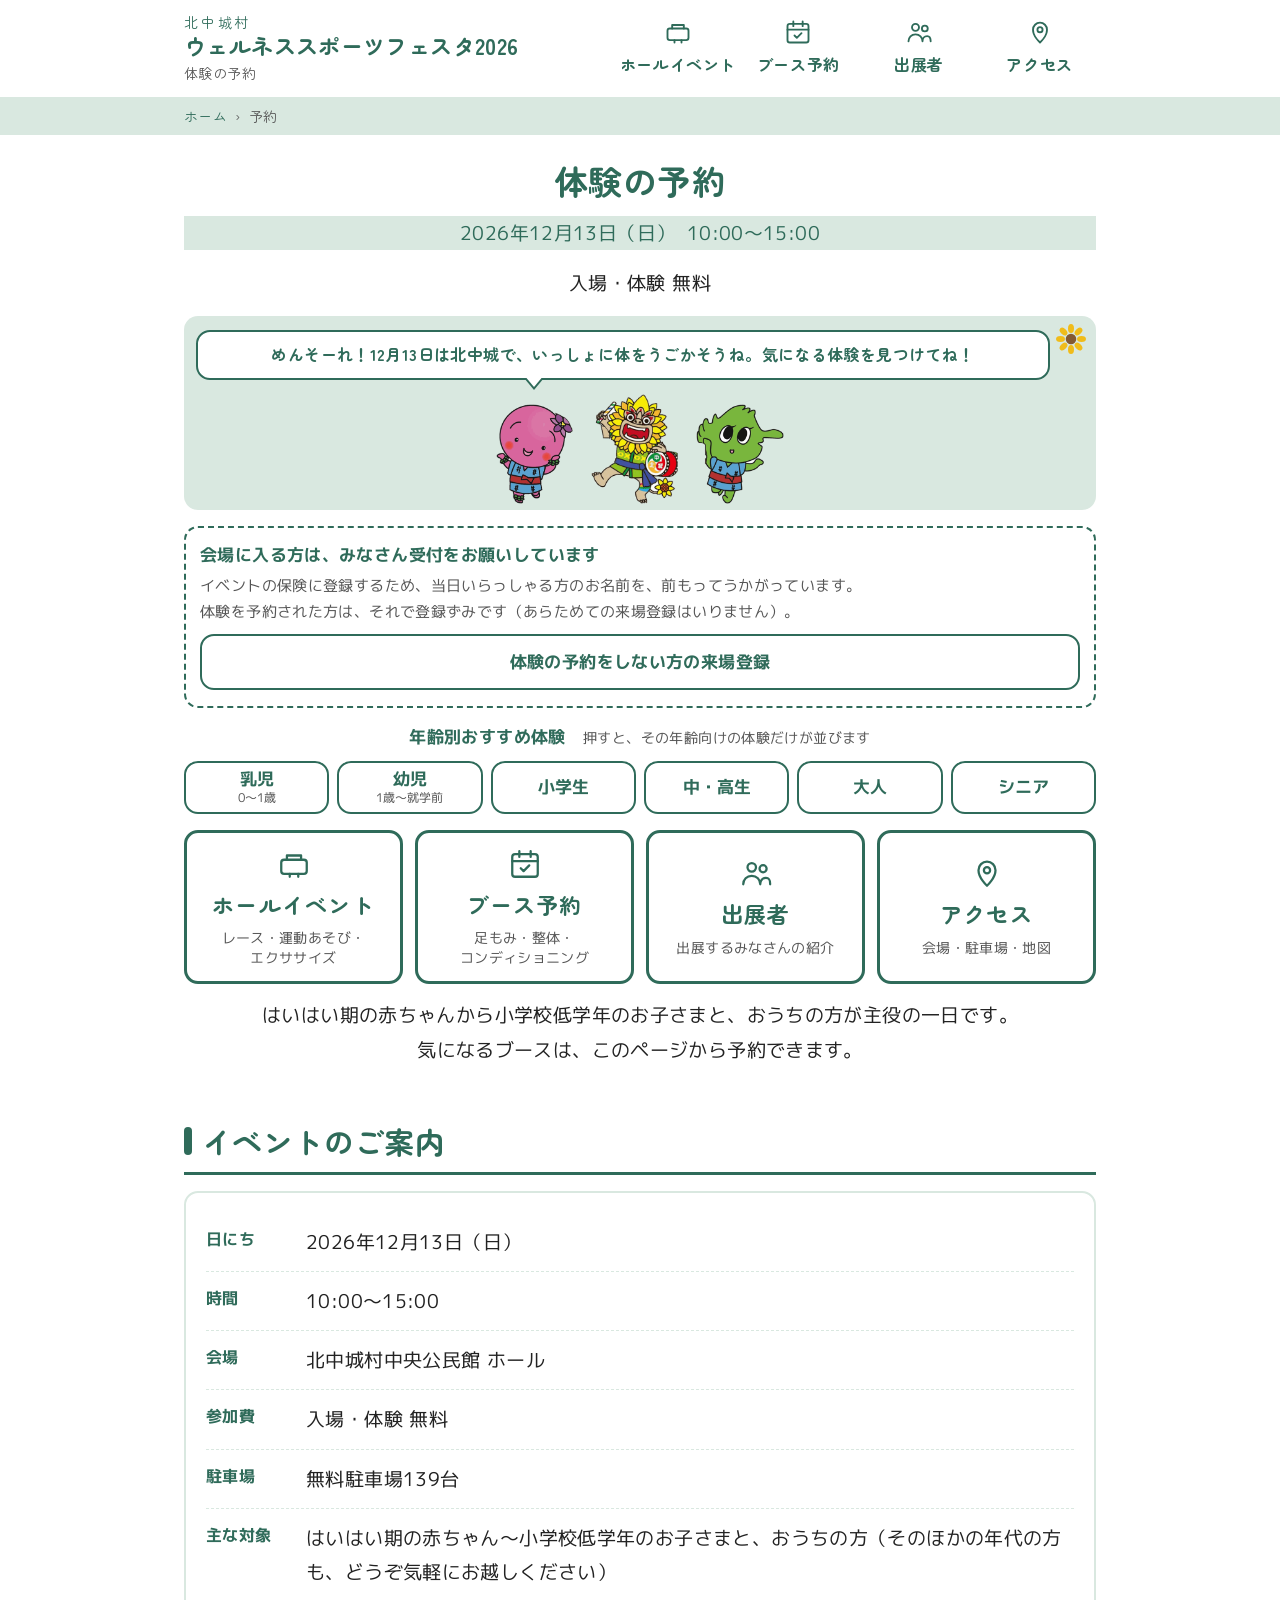
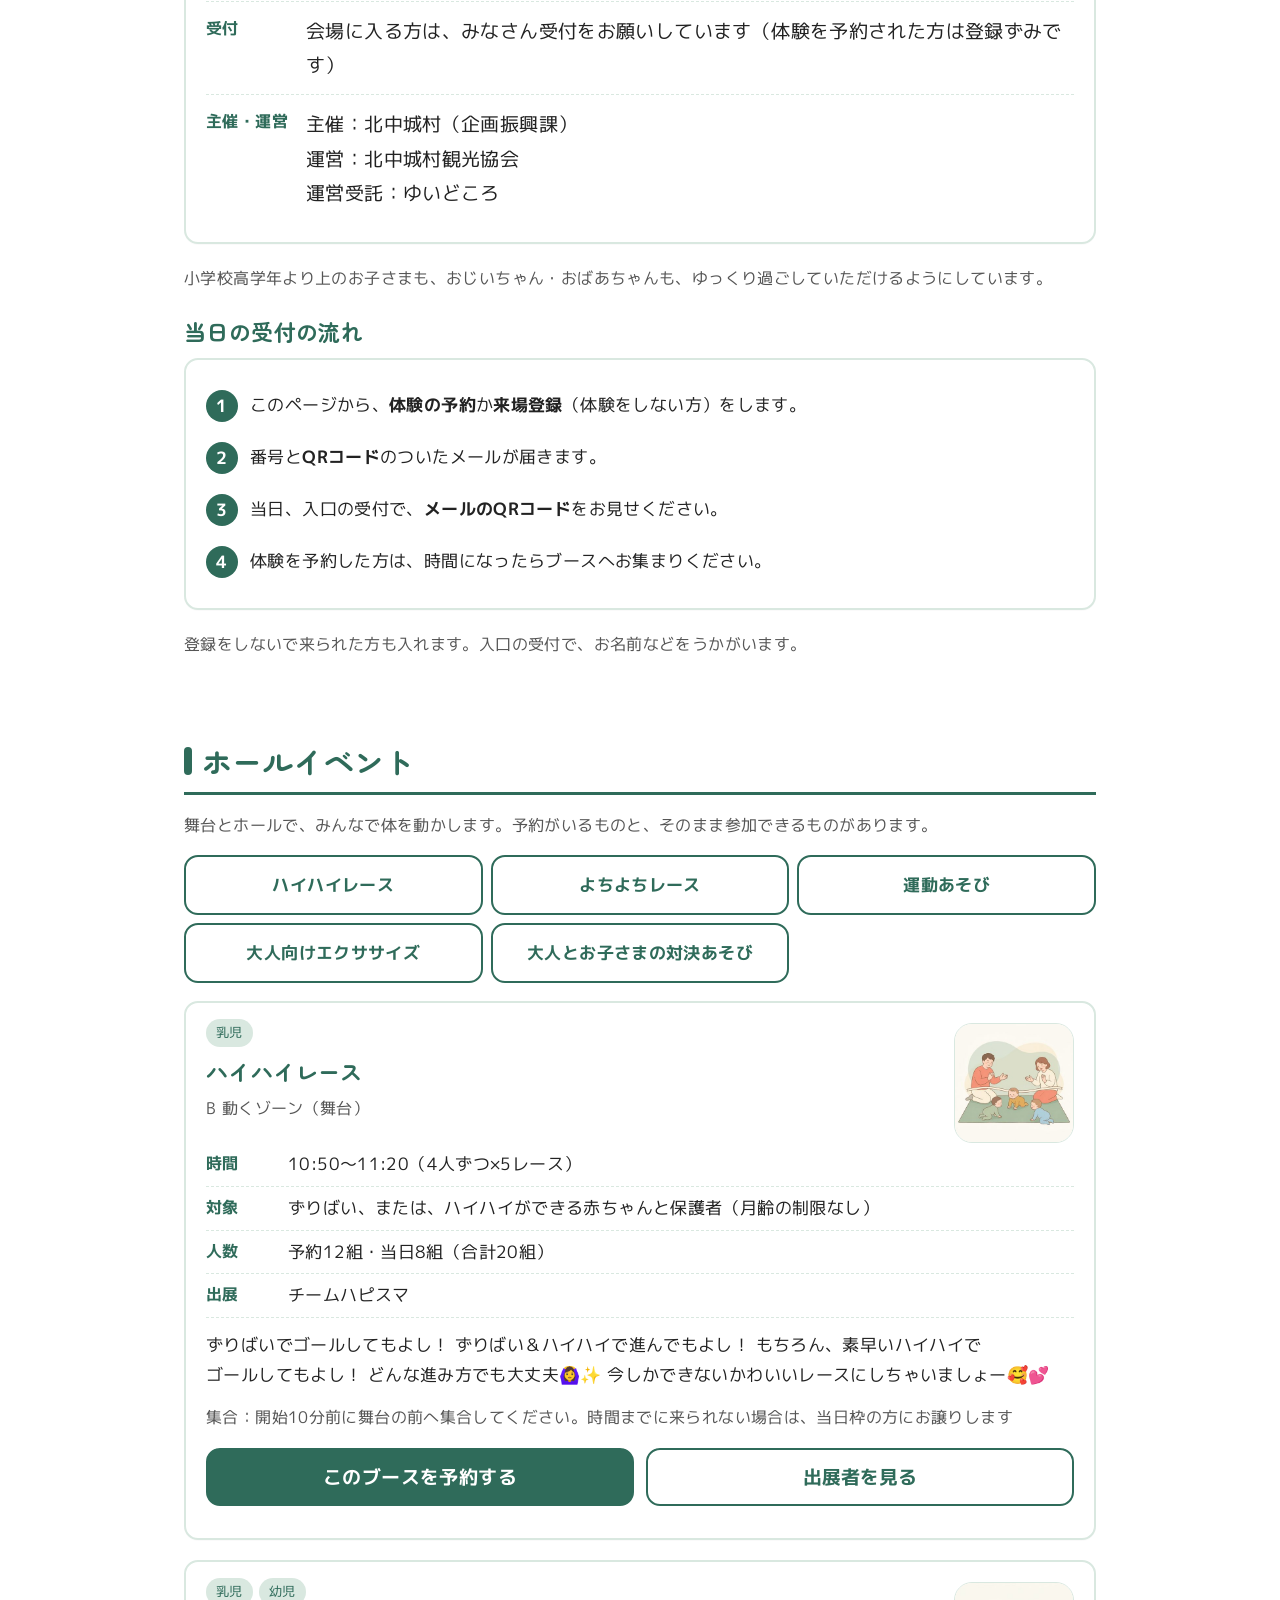
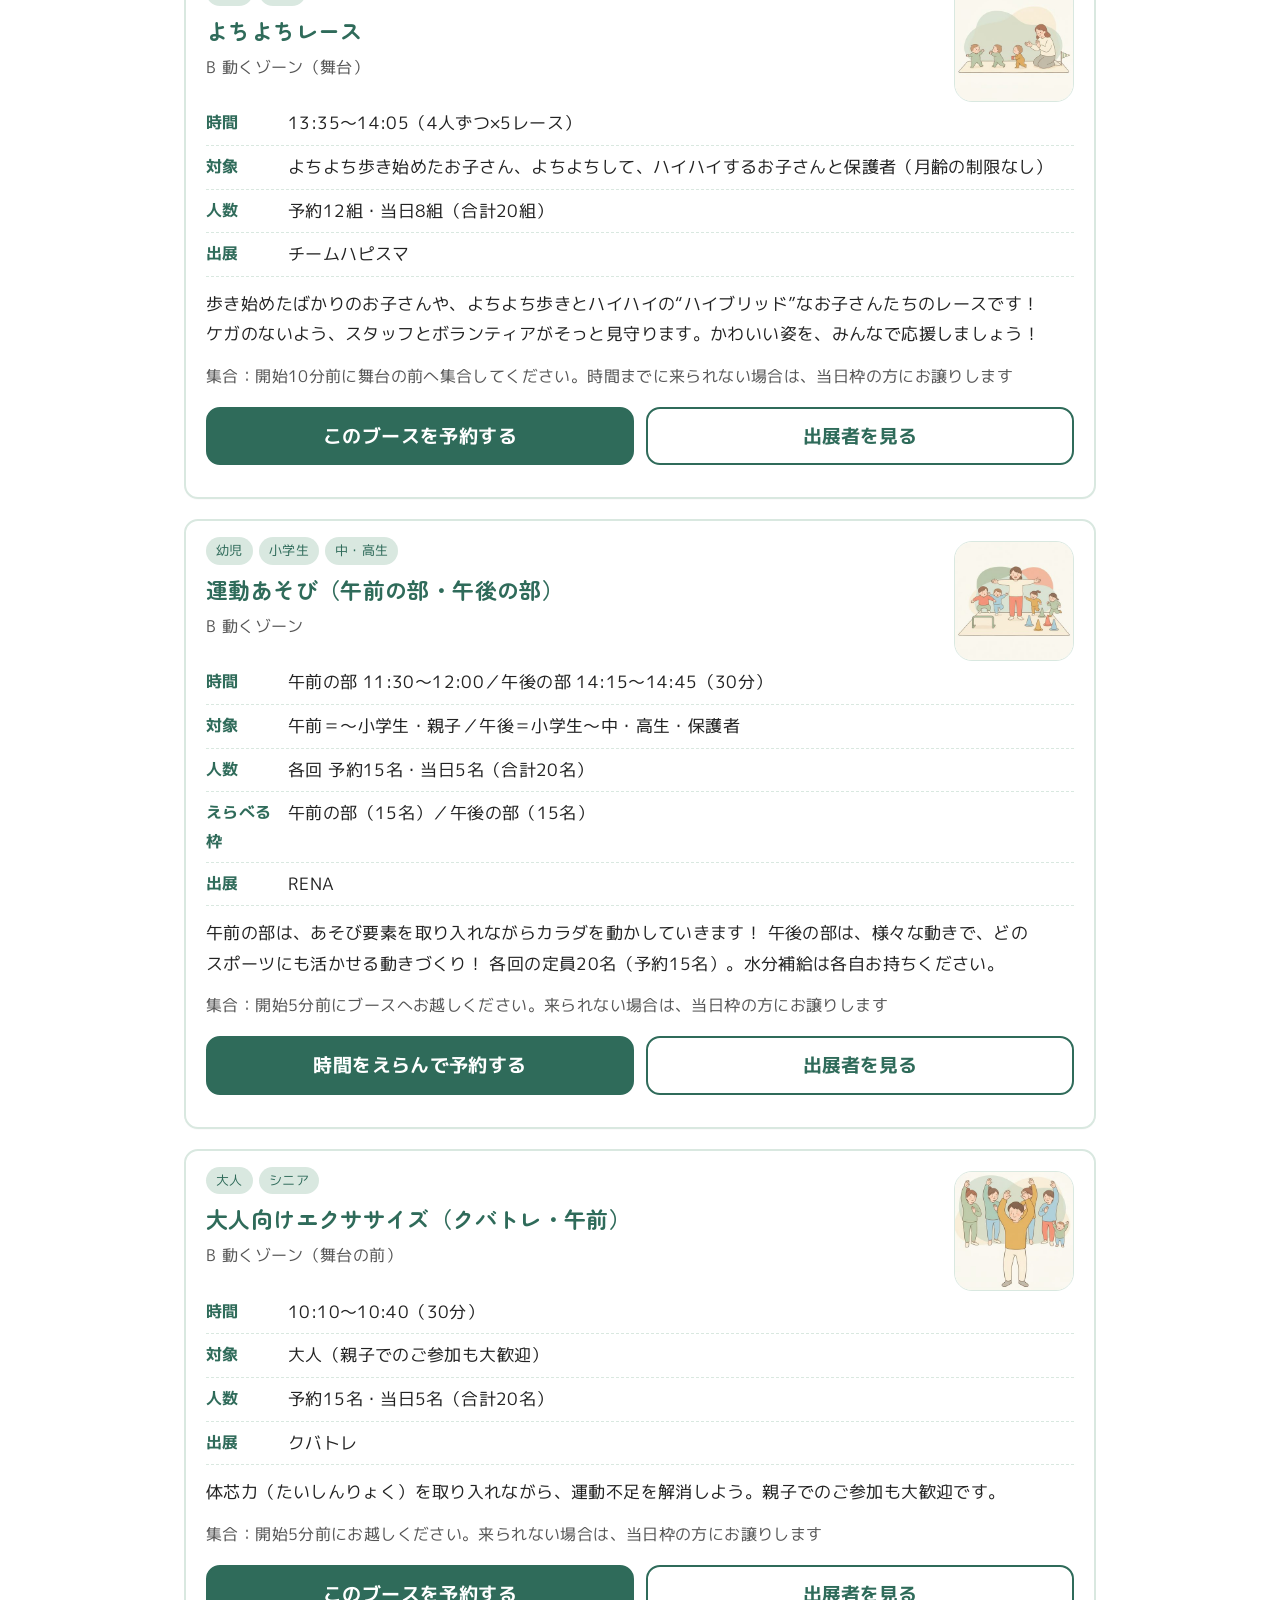
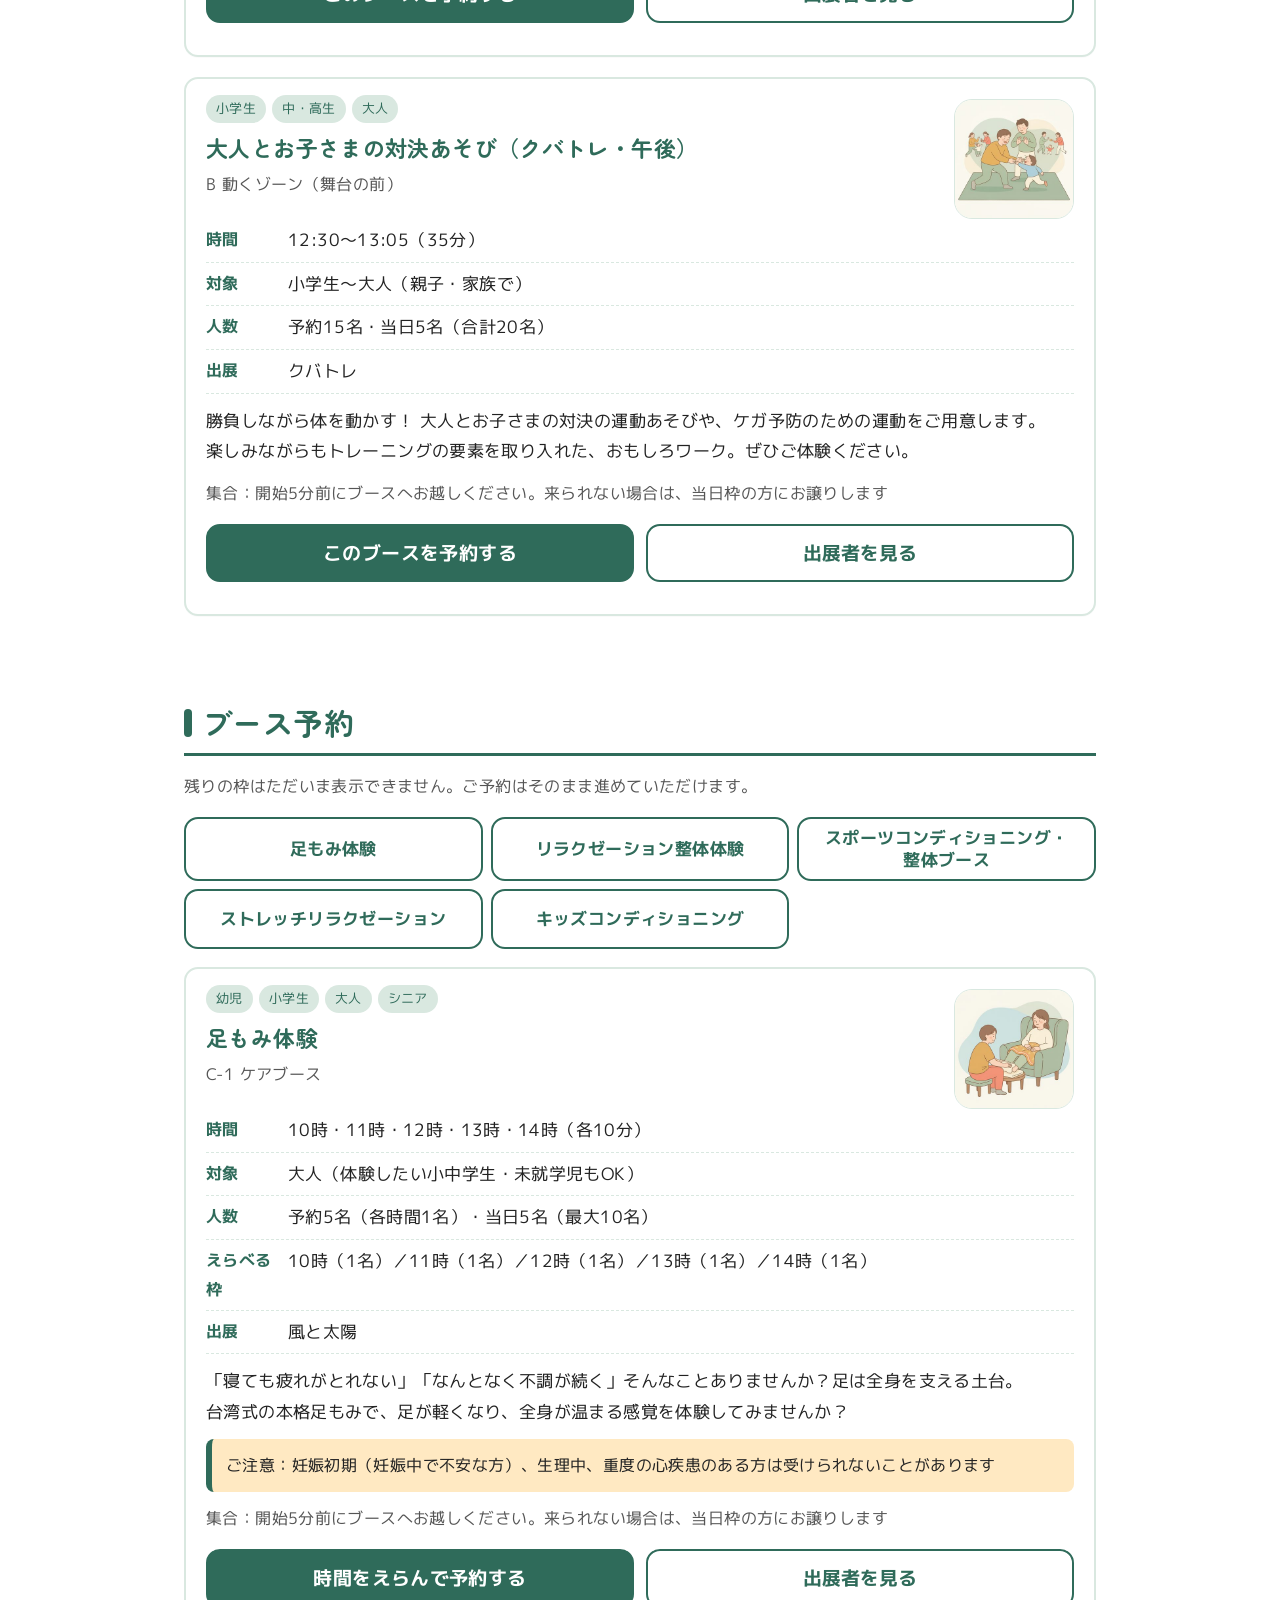
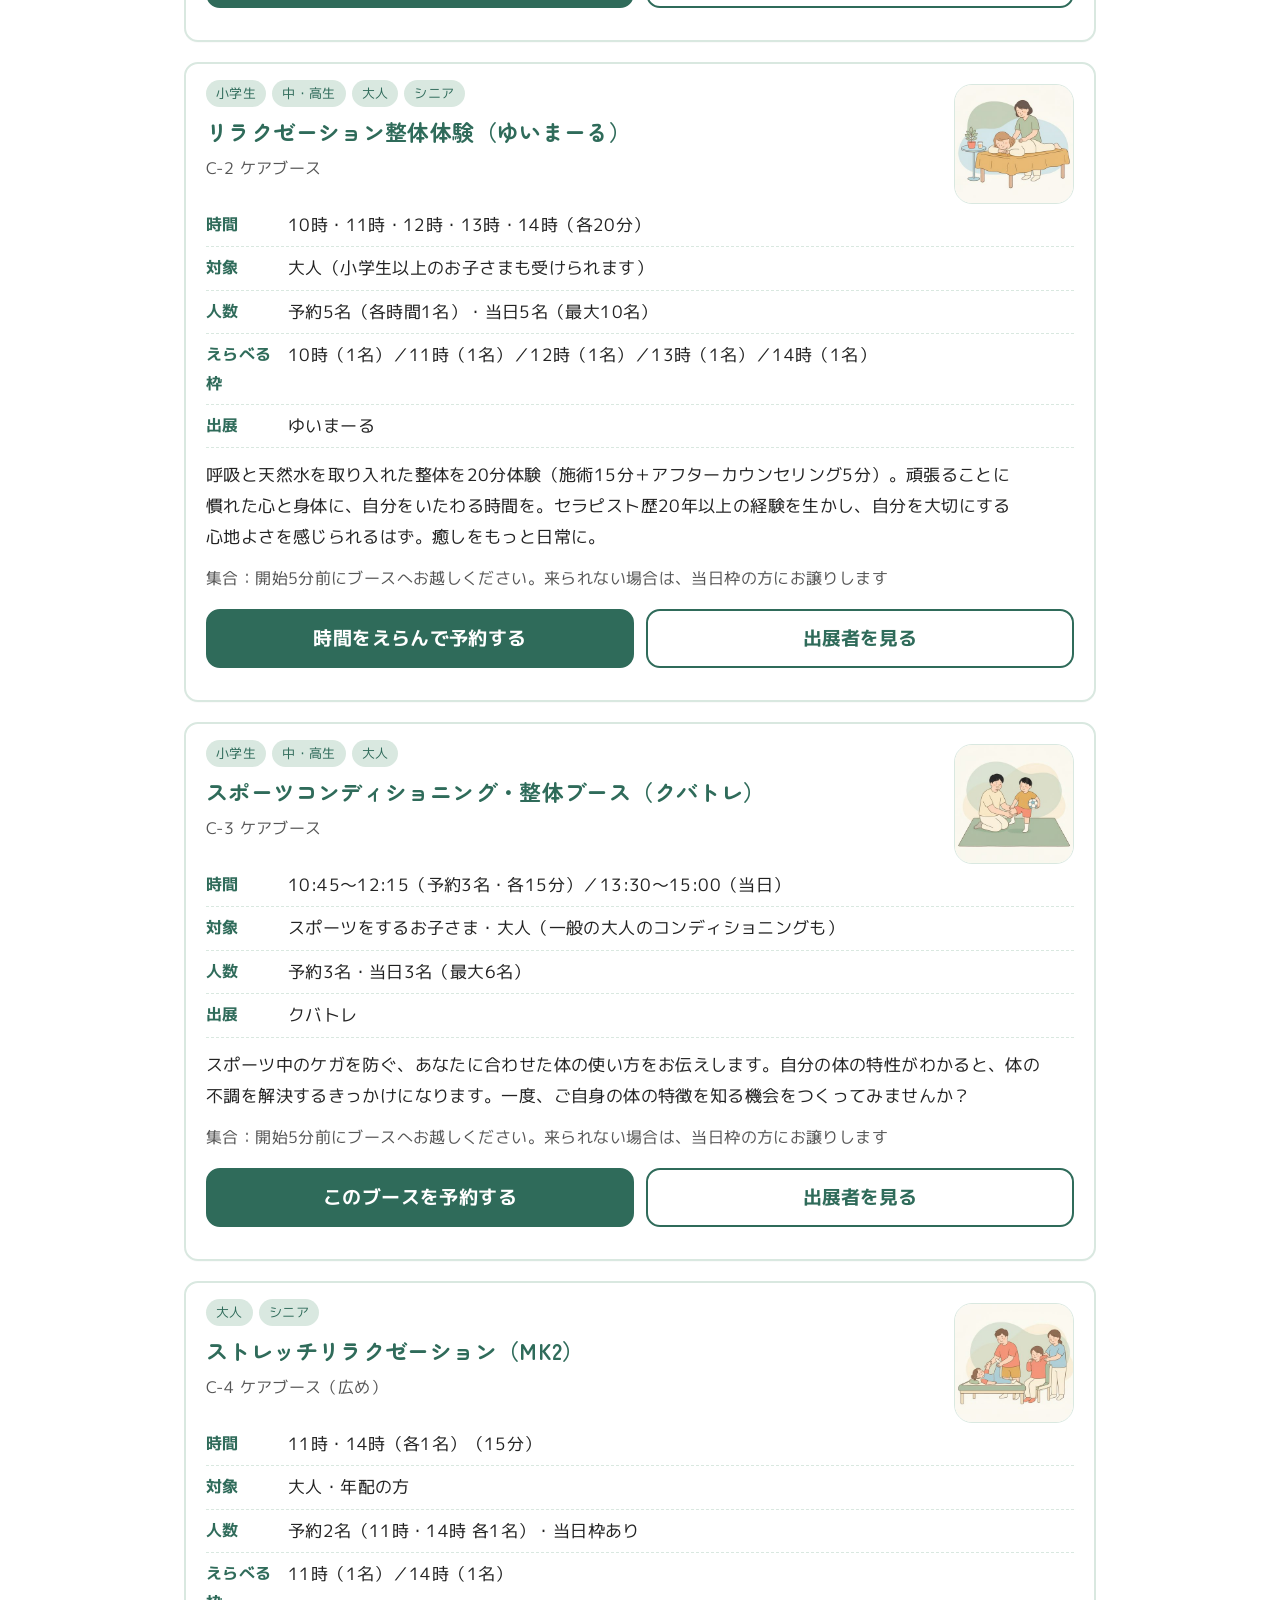
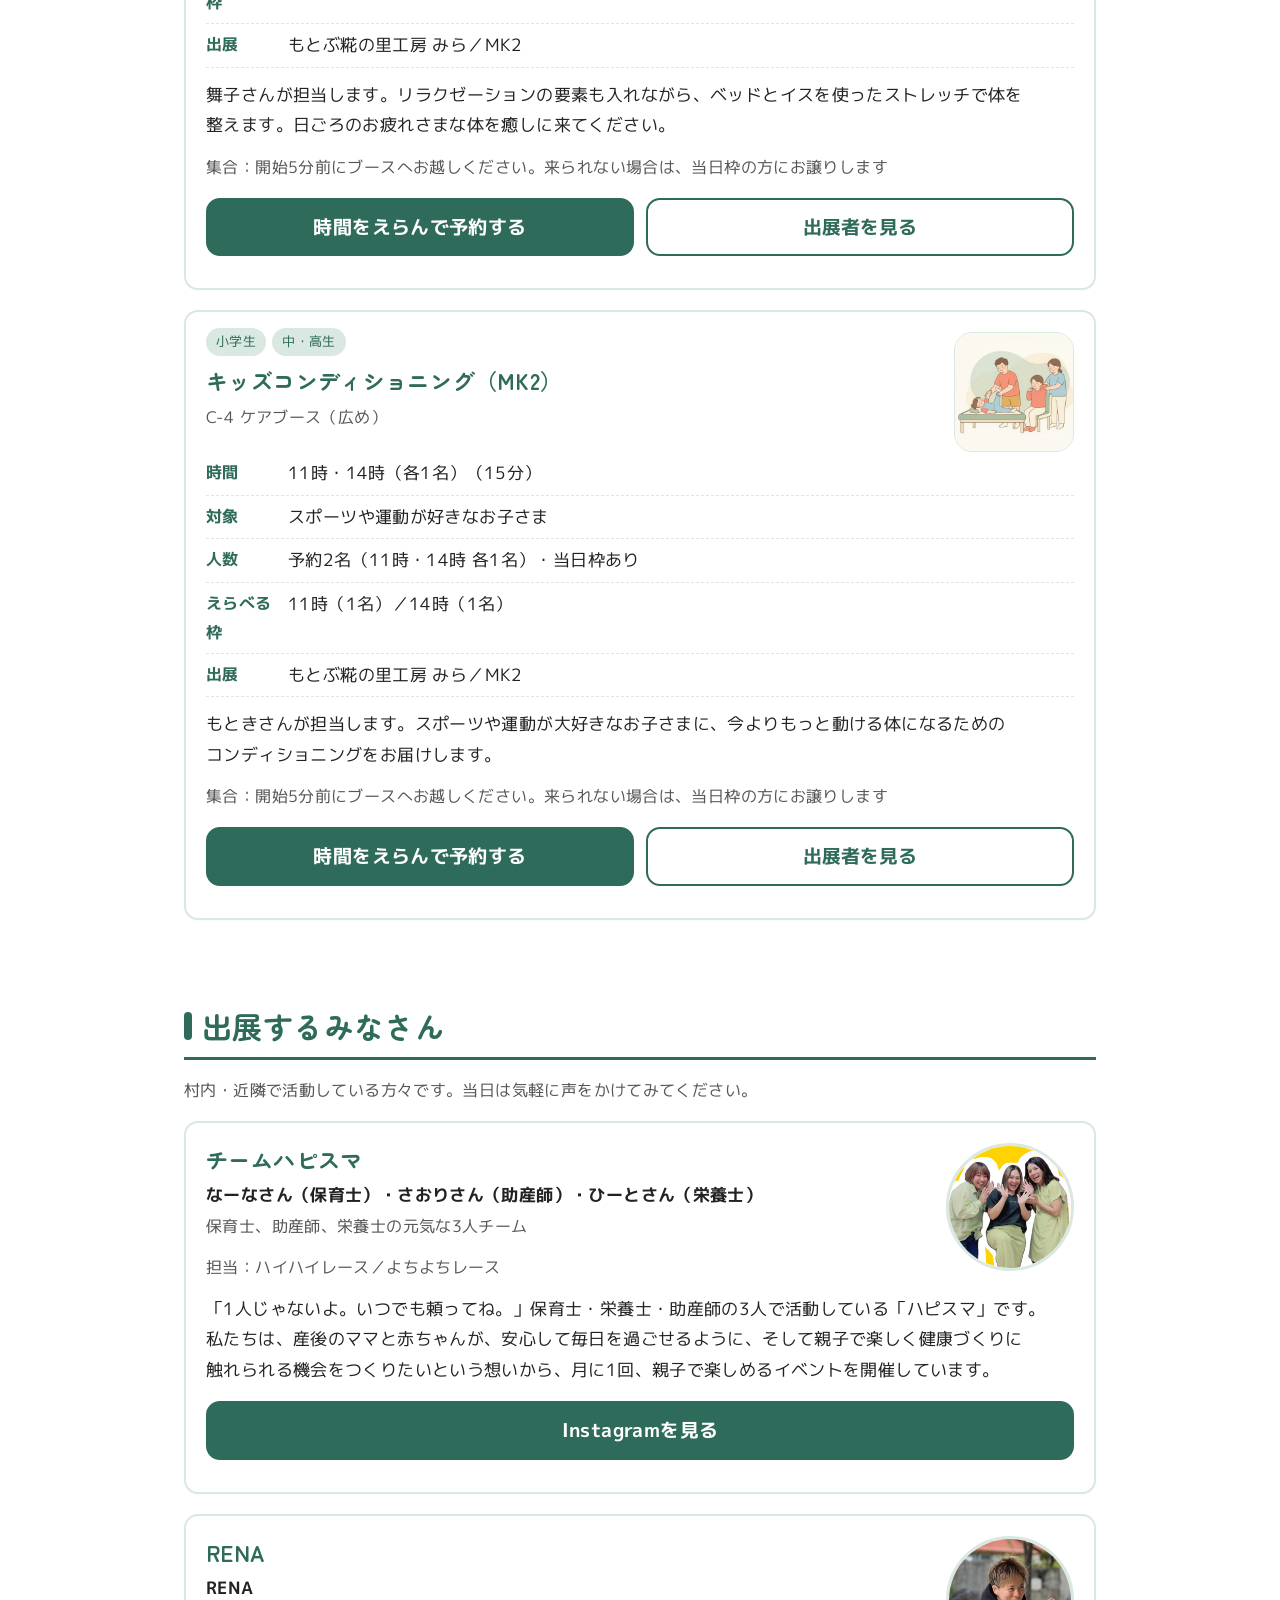
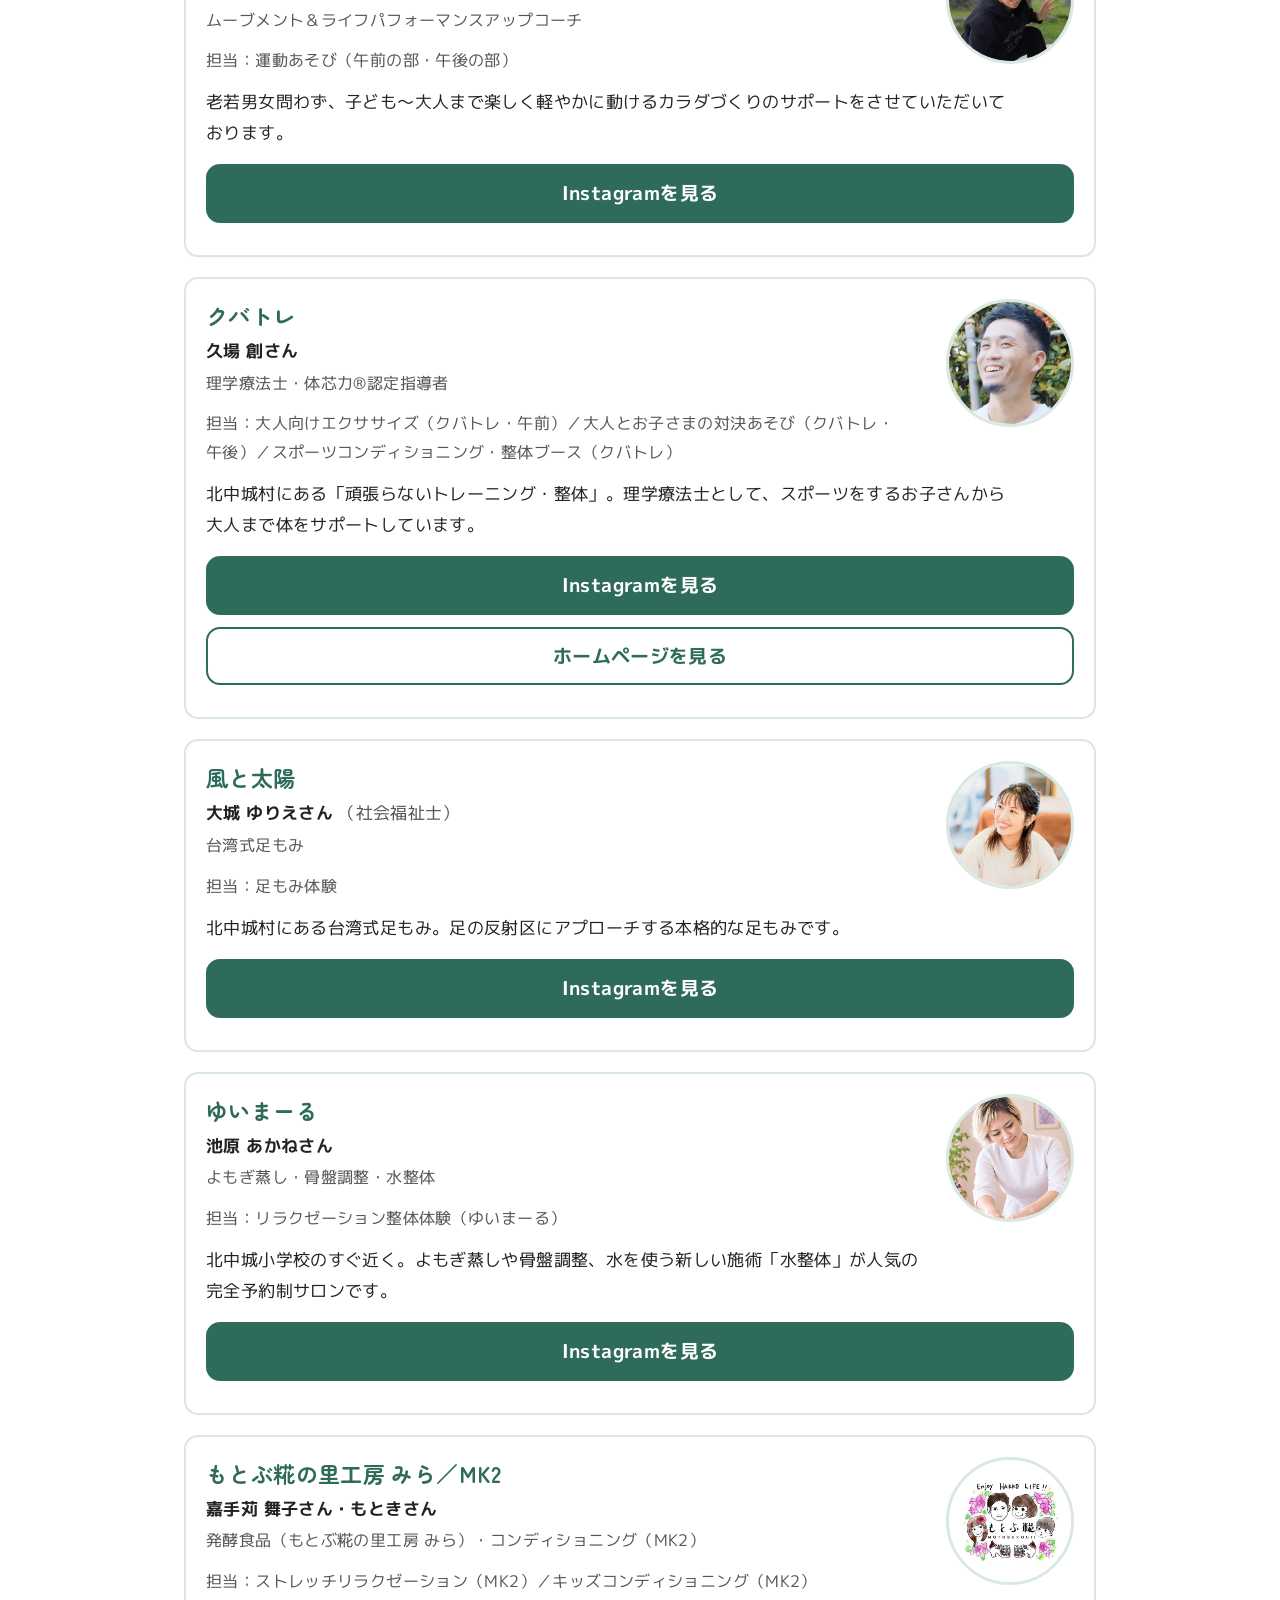
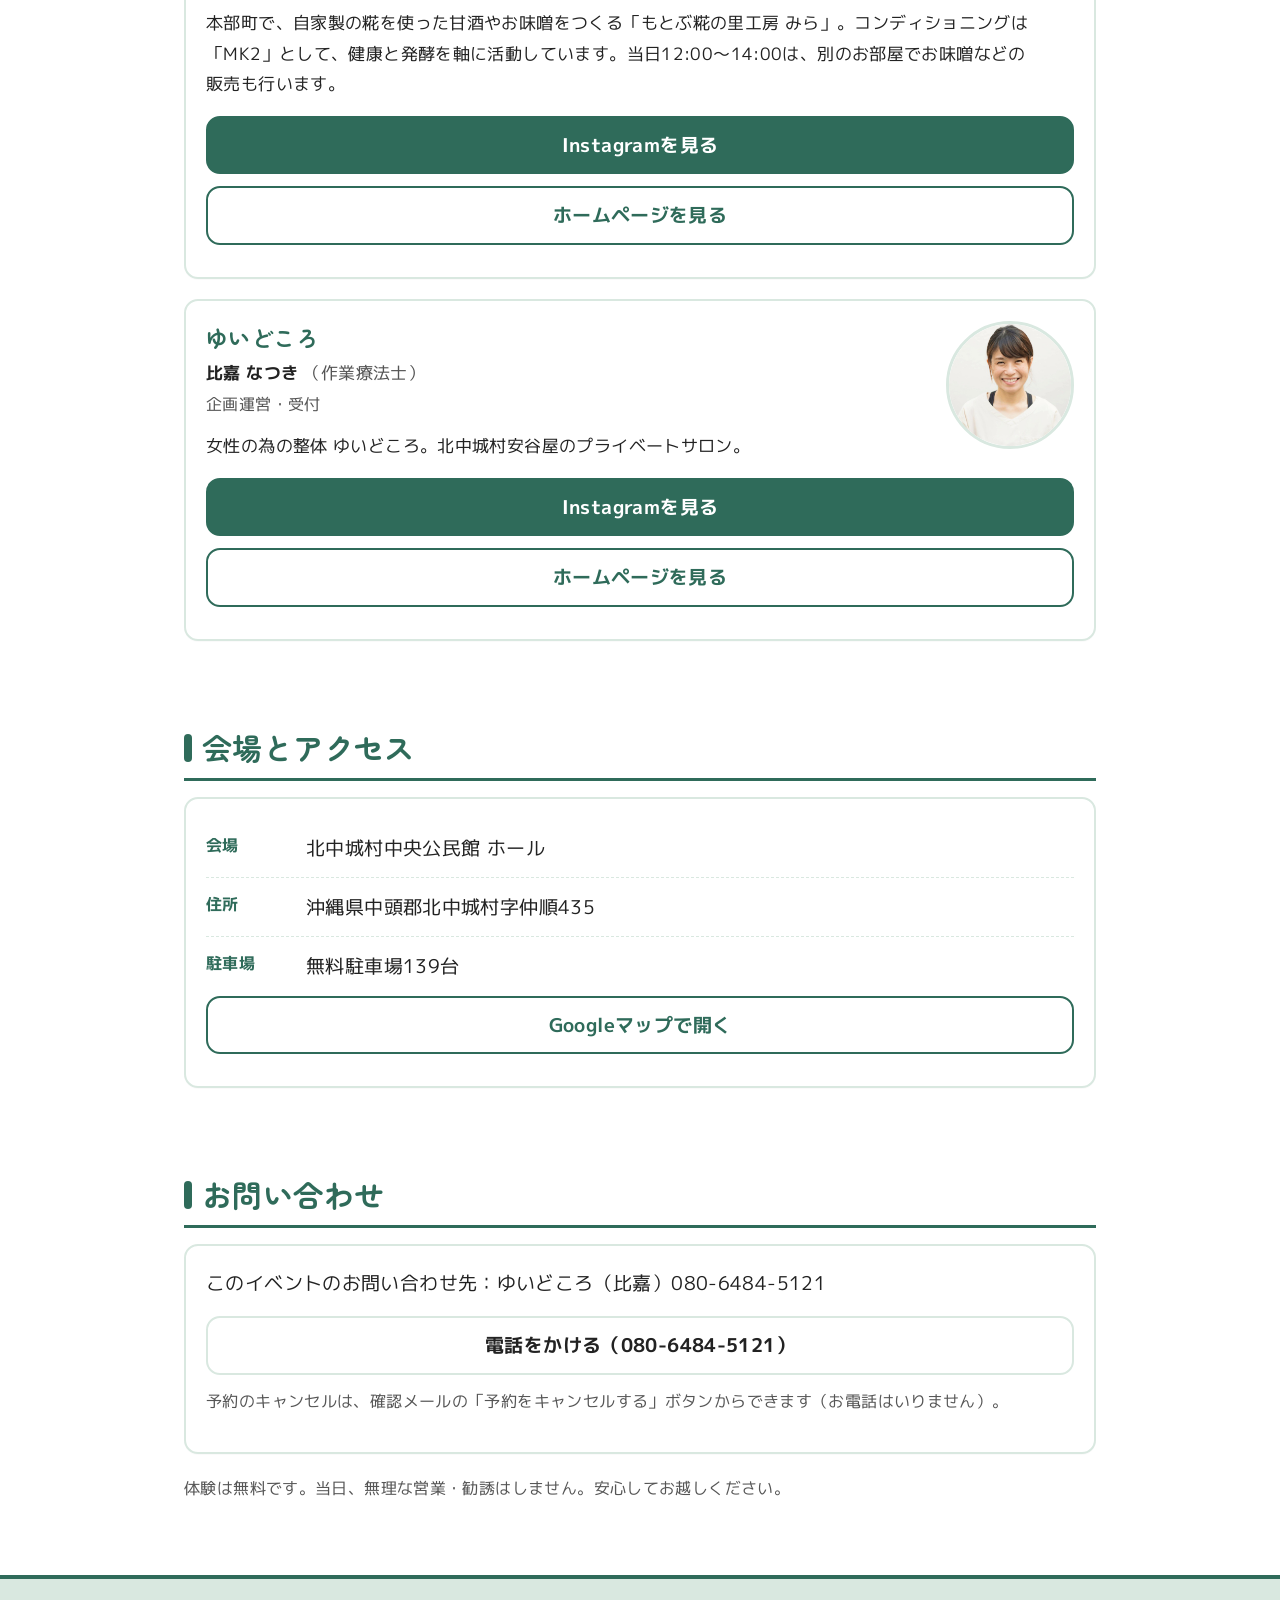
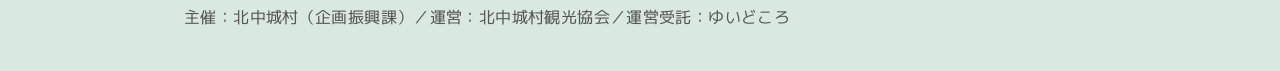
==== commit 76746a8c: "クバトレのコンディショニング・整体ブース：当日枠を3名に（予約3名・当日3名・最大6名）・booths.js 版番号 20261120a Co-Authored-By: Claude Opus 5.5" ====
--- a/index.html
+++ b/index.html
@@ -163,7 +163,7 @@
 </div>
 
 <script src="config.js?v=20261016a"></script>
-<script src="booths.js?v=20261110b"></script>
+<script src="booths.js?v=20261120a"></script>
 <script src="app.js?v=20261113a"></script>
 <script>
 (function () {
--- a/style.css
+++ b/style.css
@@ -852,3 +852,17 @@
 @keyframes chara-hop{ 0%,100%{ transform:translateY(0); } 40%{ transform:translateY(-14px); } }
 @media (prefers-reduced-motion:reduce){ .chara-team img, .chara-hop img, .chara-cheer img{ animation:none; } }
 @media print{ .chara-hello, .chara-tip, .chara-hop, .chara-cheer, .chara-cheer-t{ display:none !important; } }
+
+/* ---------- 完了画面：まだ体験が入っていない方への案内（2026-11-13 試作）  緑1色・下敷きは --tint のまま ---------- */
+.annai{ border-color:var(--green-deep); }
+.annai h3{ color:var(--green-deep); margin-bottom:8px; }
+.annai h3 span{ display:inline-block; }   /* 語のまとまりで折る（Safari でも語の途中で折れない） */
+.annai-tag{ font-size:14px; font-weight:700; line-height:1.4; padding:2px 10px; border-radius:8px; background:var(--green-deep); color:#fff; display:inline-block; }   /* 名前の下の「おすすめ」の札（既存の緑だけ） */
+.annai-rec{ margin:0 0 6px; line-height:1; }
+.annai-person{ background:var(--tint); border-radius:8px; padding:10px 12px; margin:0 0 12px; }
+.annai-name{ margin:0 0 6px; font-weight:700; overflow-wrap:anywhere; }
+.annai-name .small{ font-weight:400; }
+.annai-item{ background:#fff; border:2px solid var(--line); border-radius:8px; padding:8px 10px; margin:0 0 8px; }
+.annai-item p{ margin:0 0 6px; line-height:1.5; }
+.annai-item .btn{ min-height:48px; margin:0; font-size:17px; }
+.annai-person > p.small{ margin:0; }
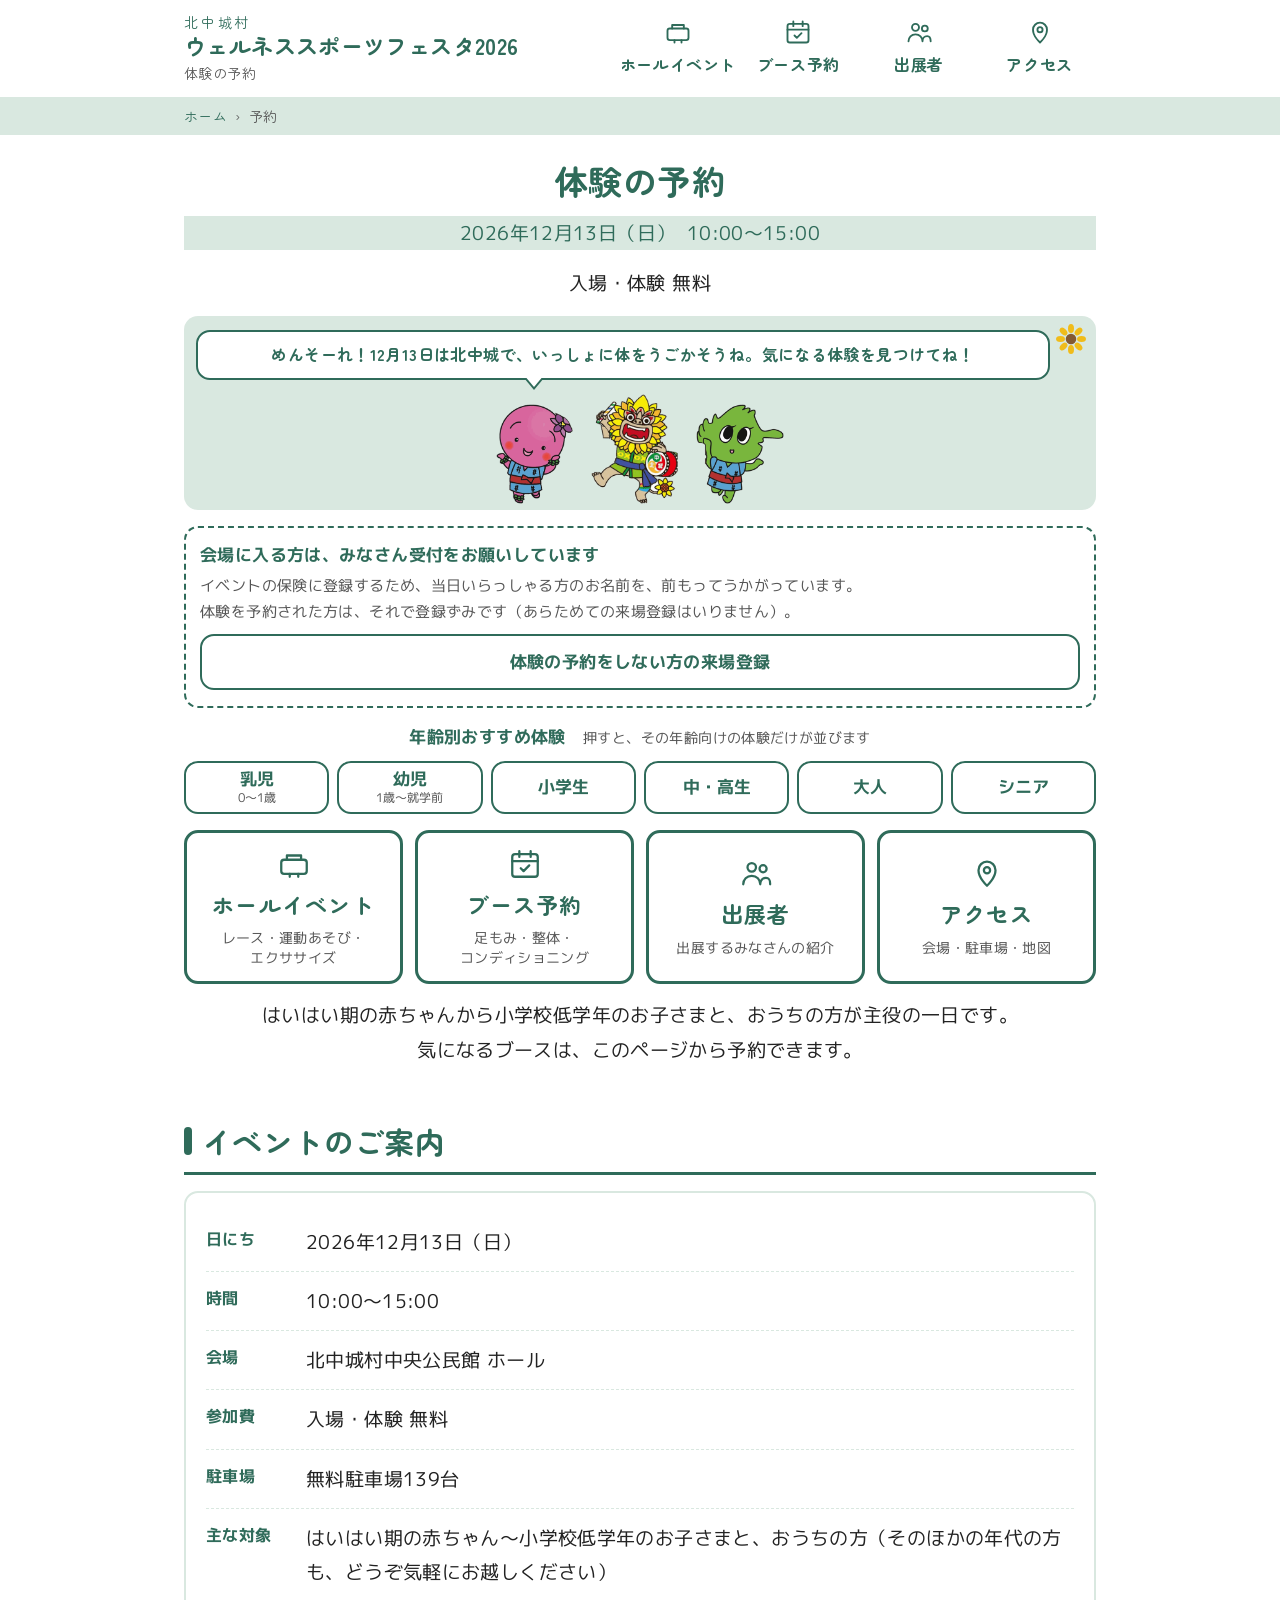
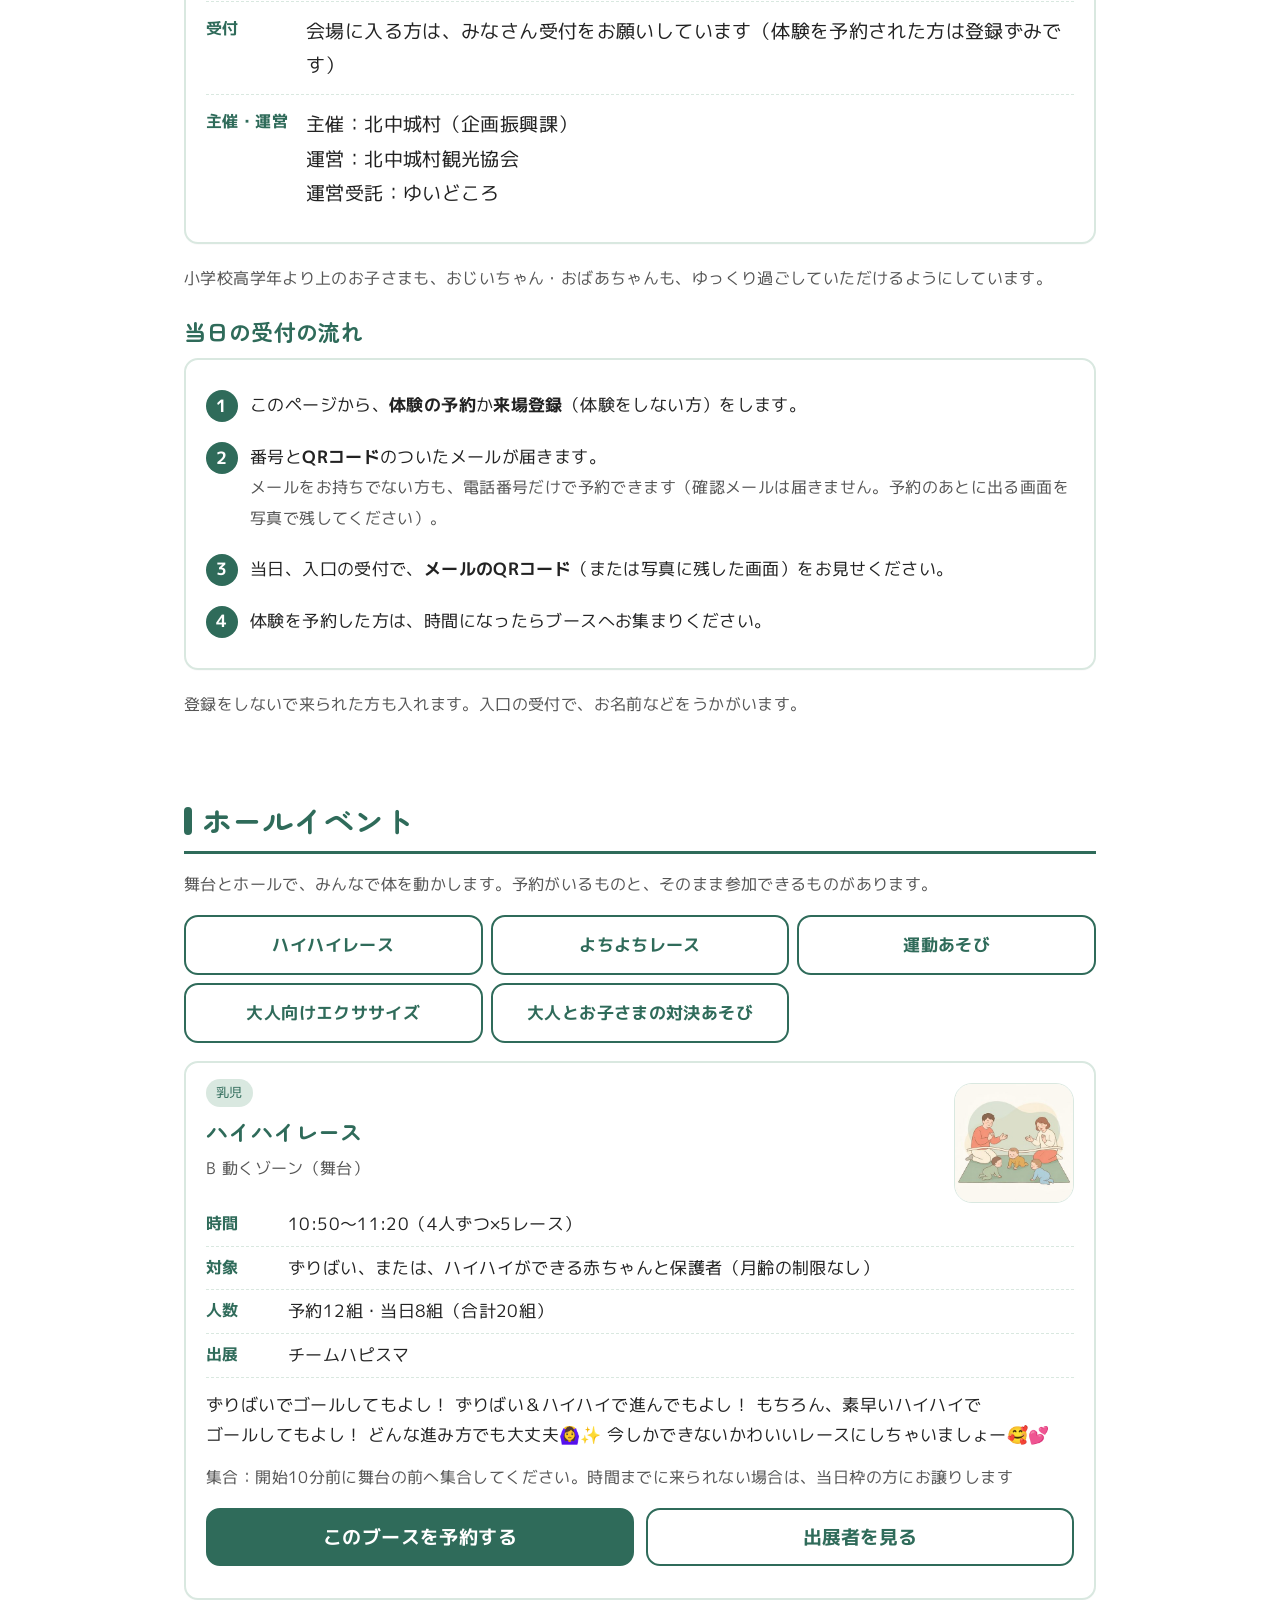
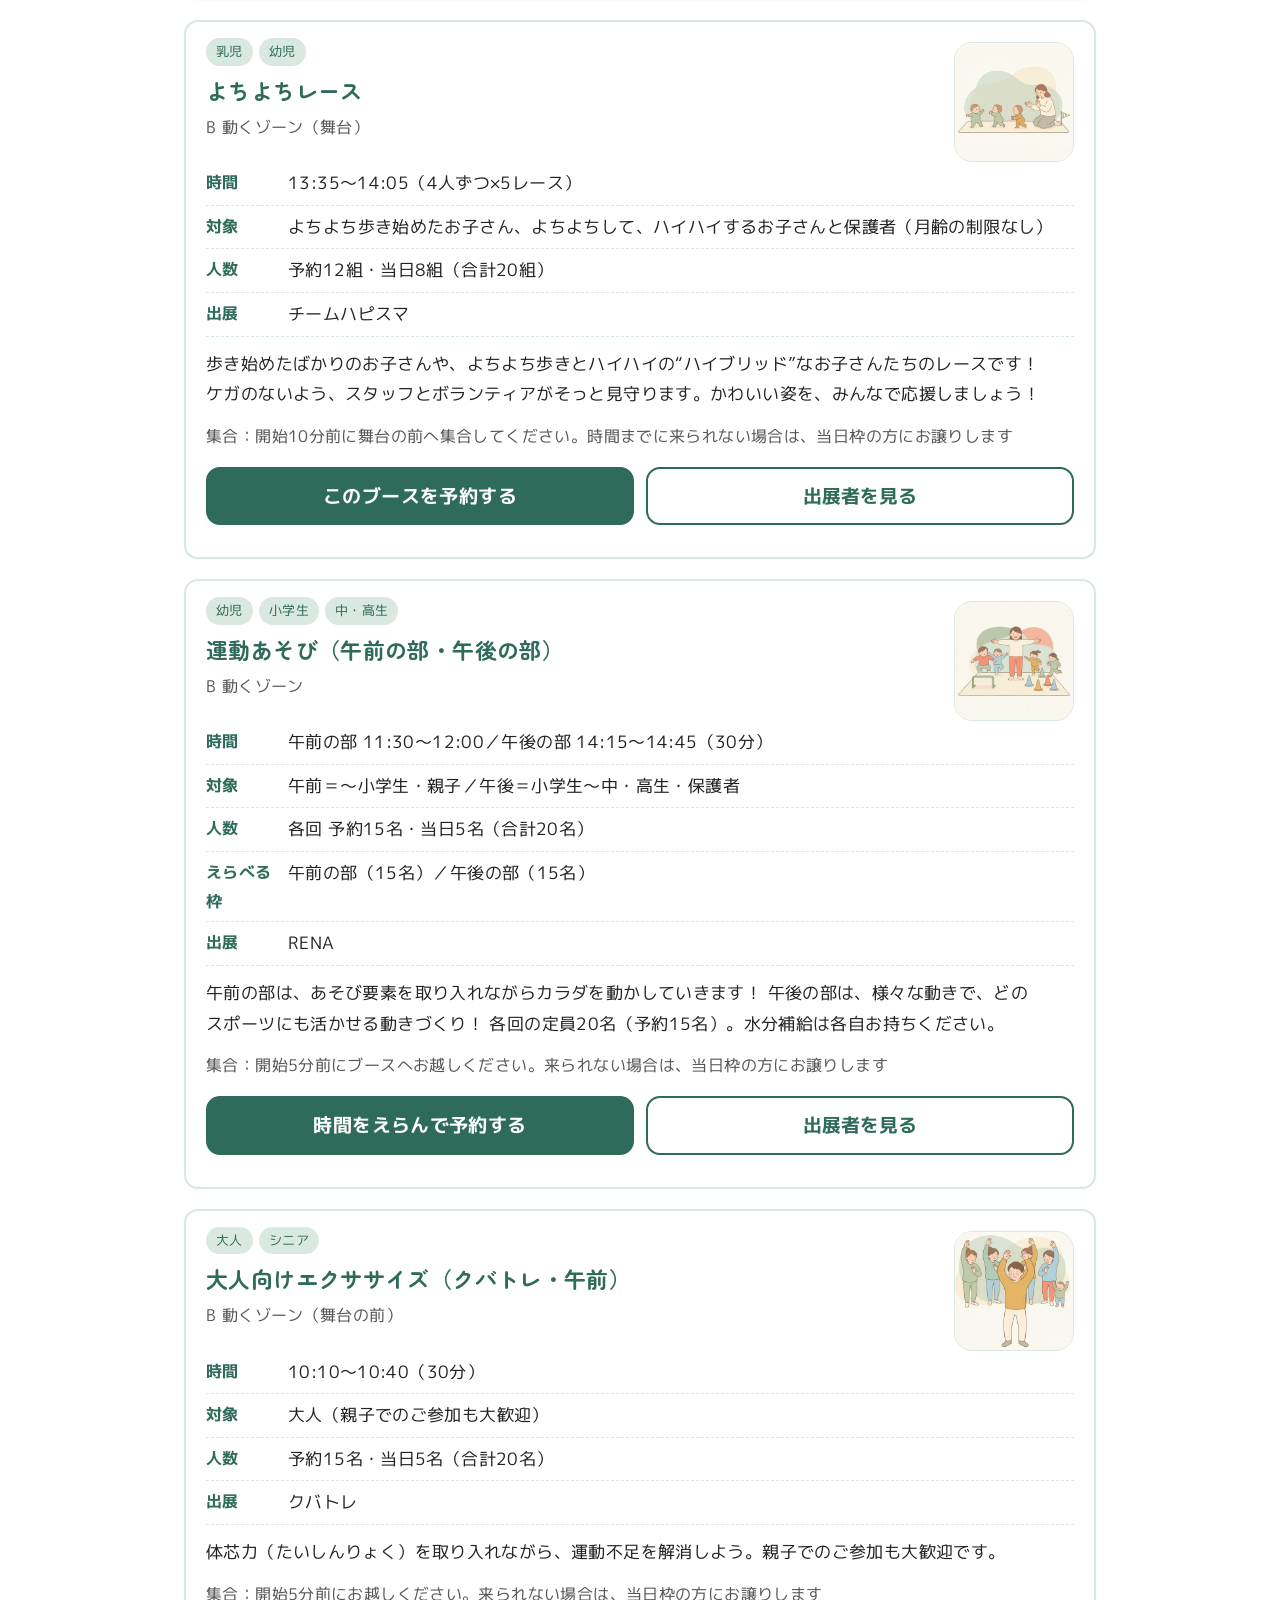
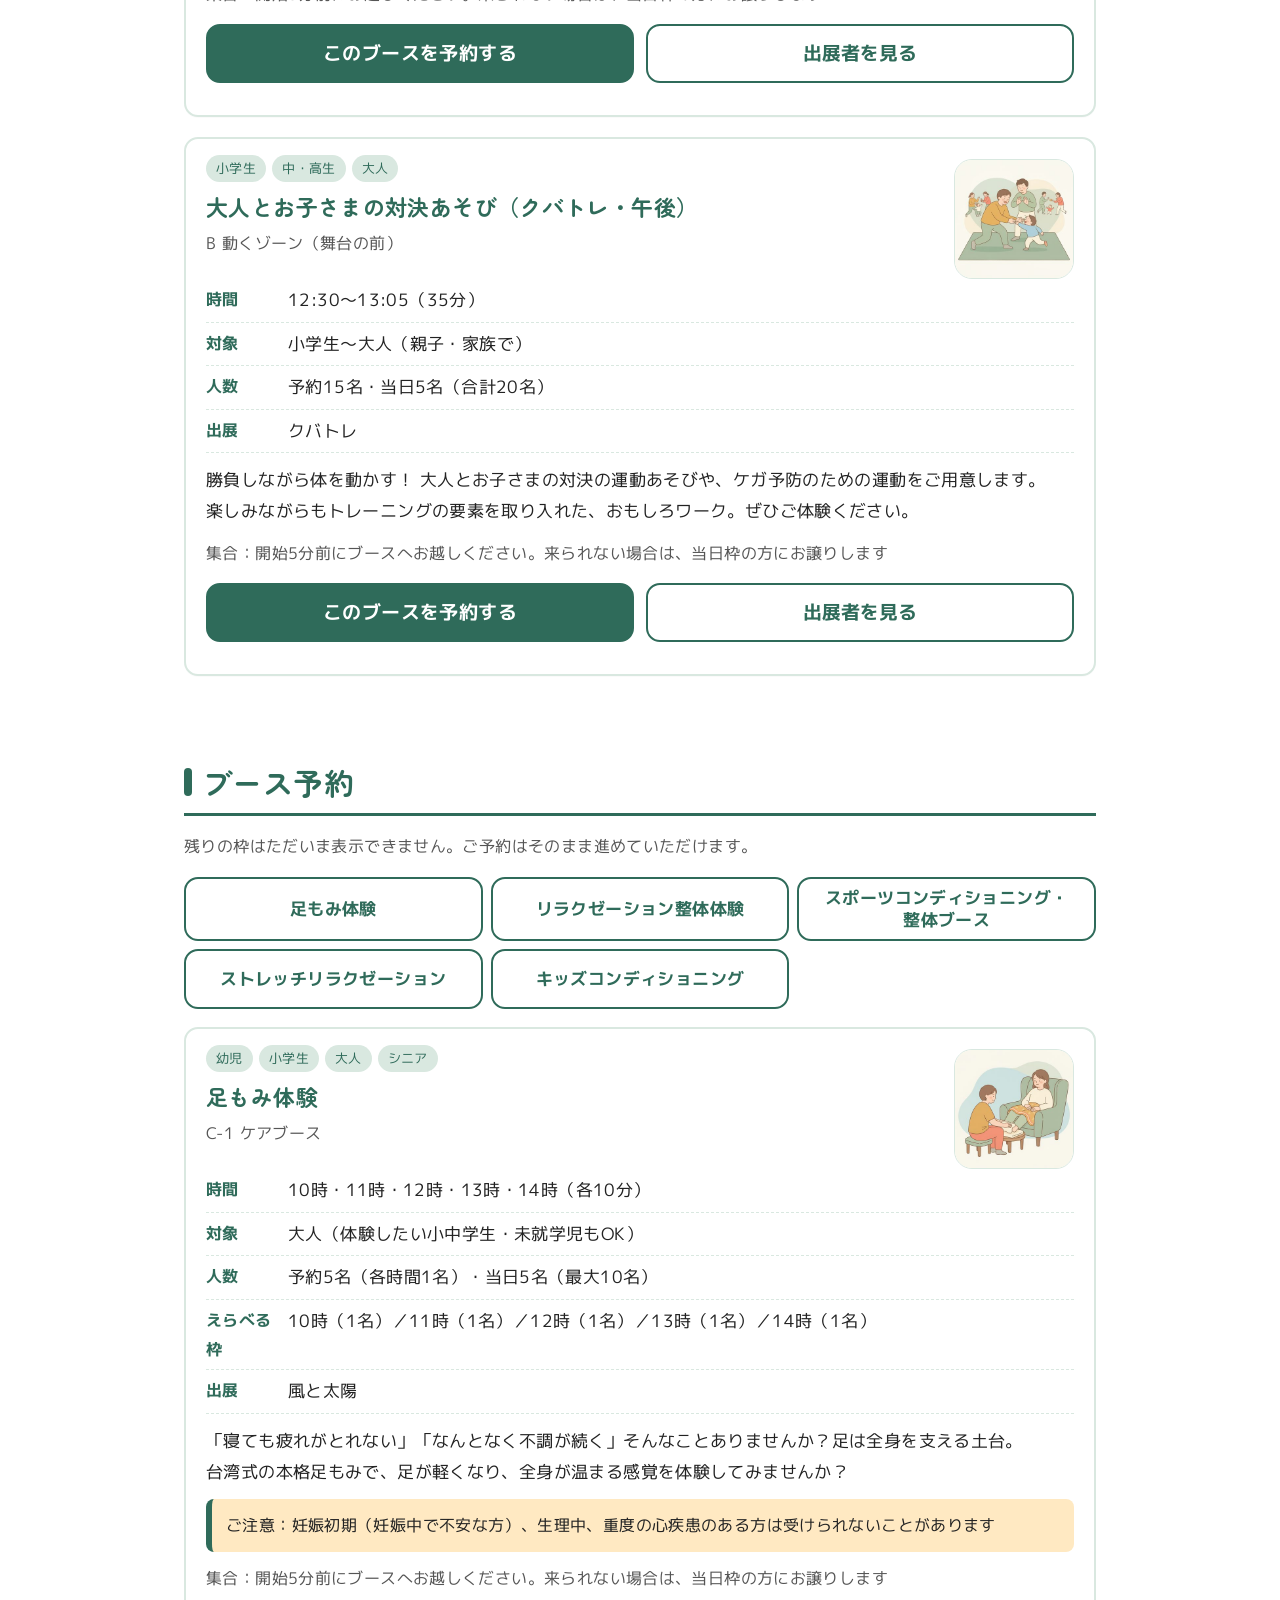
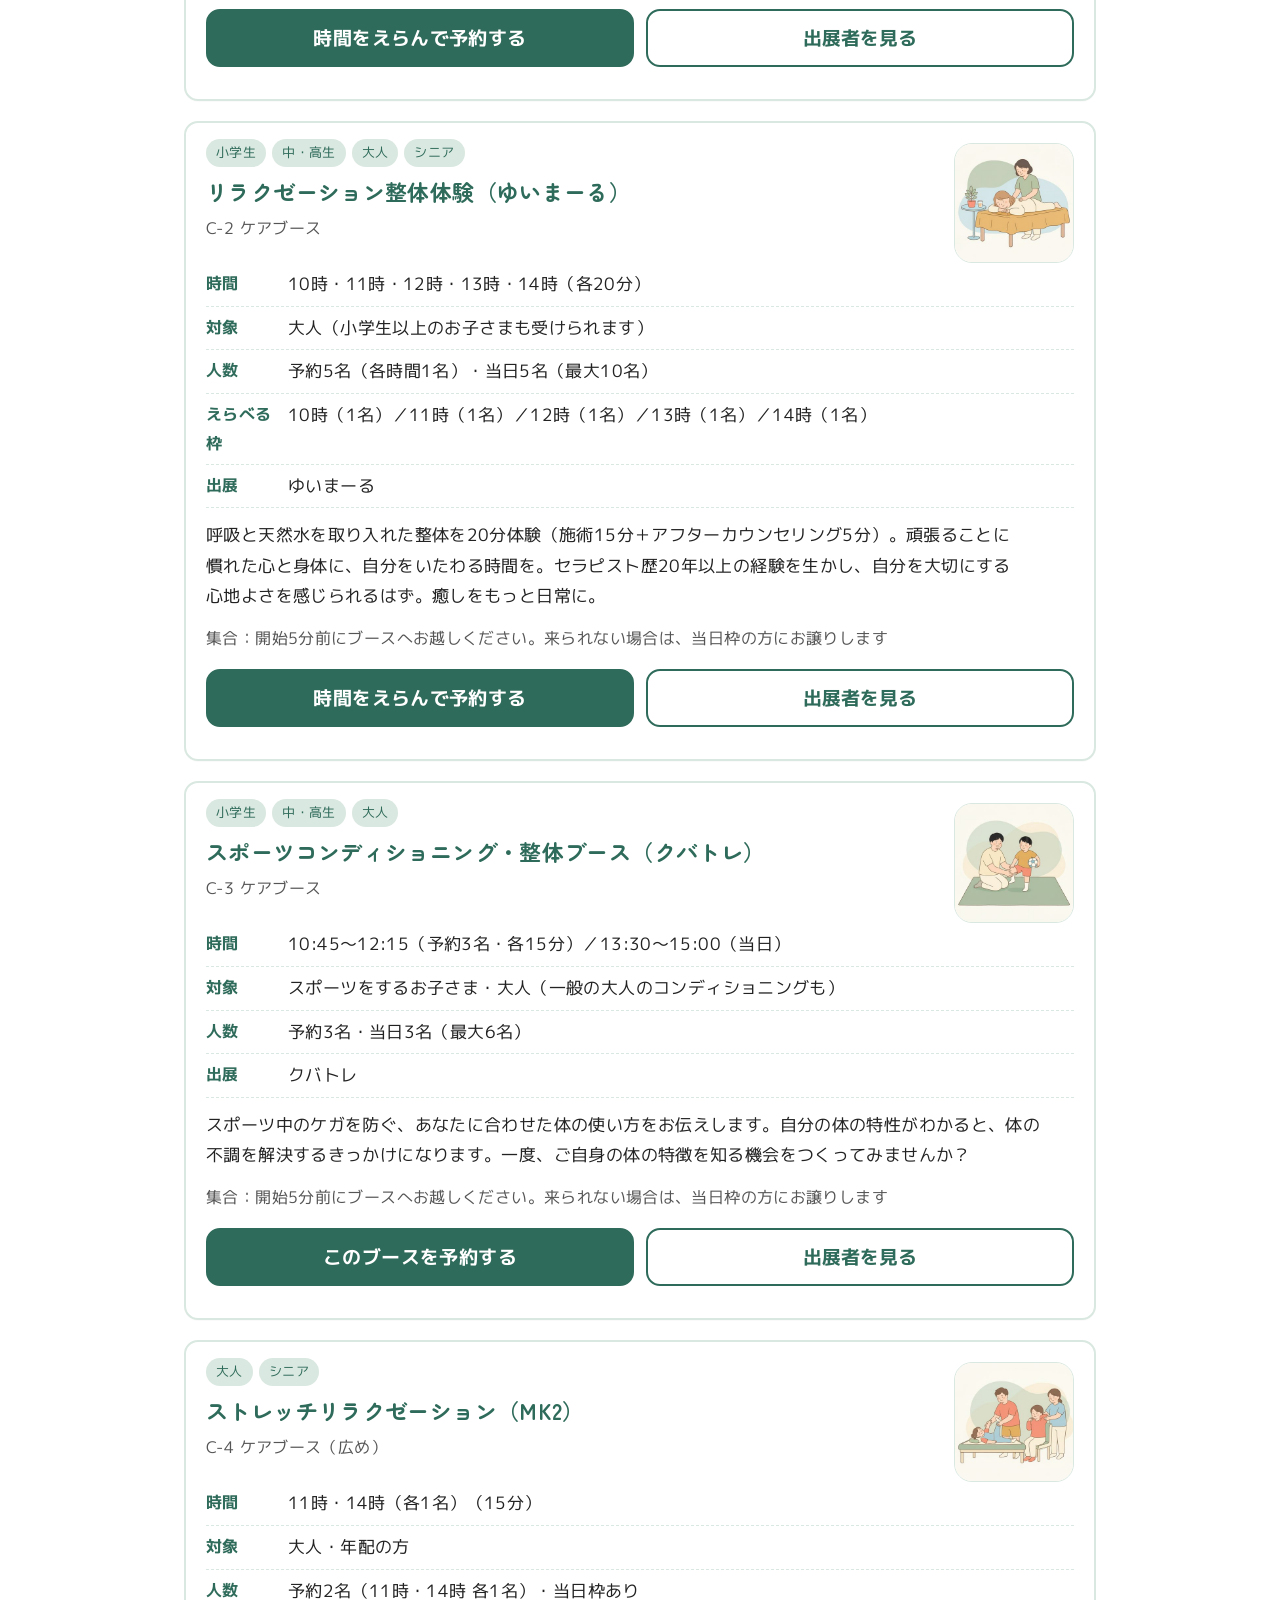
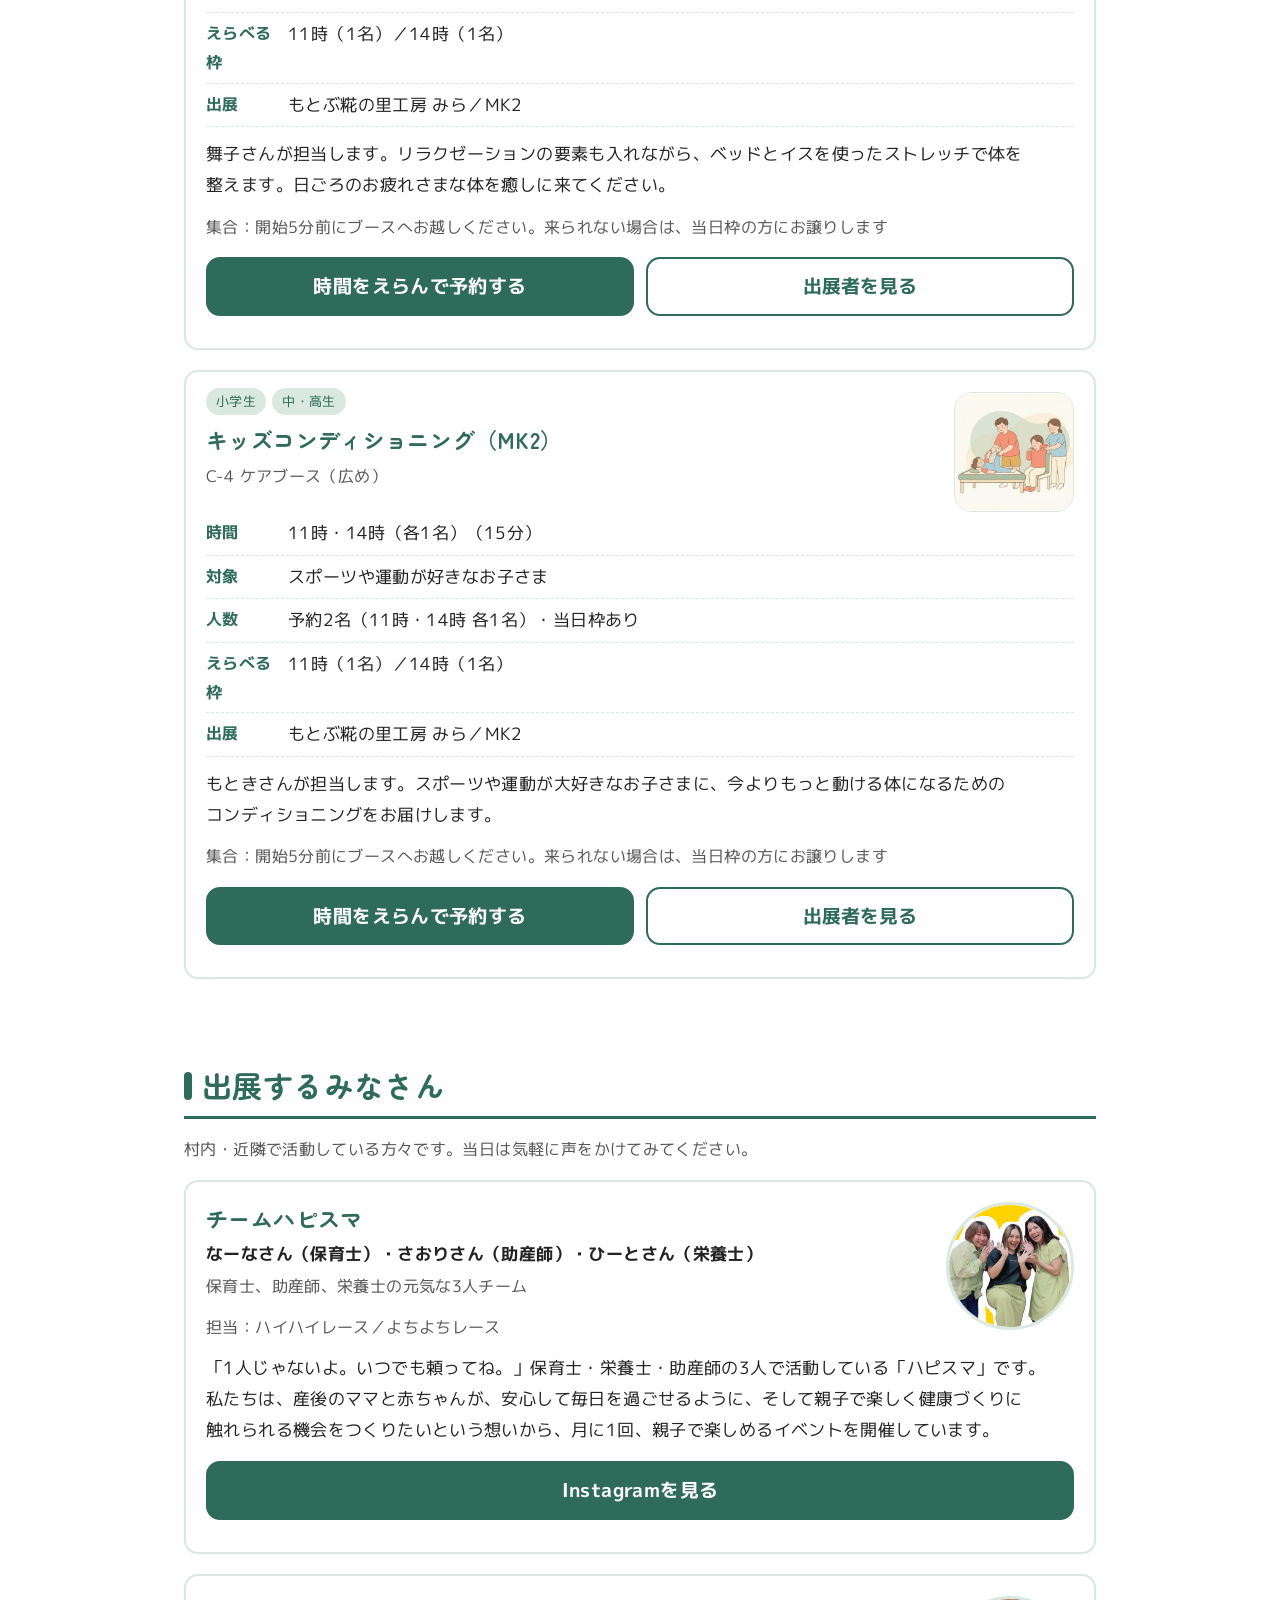
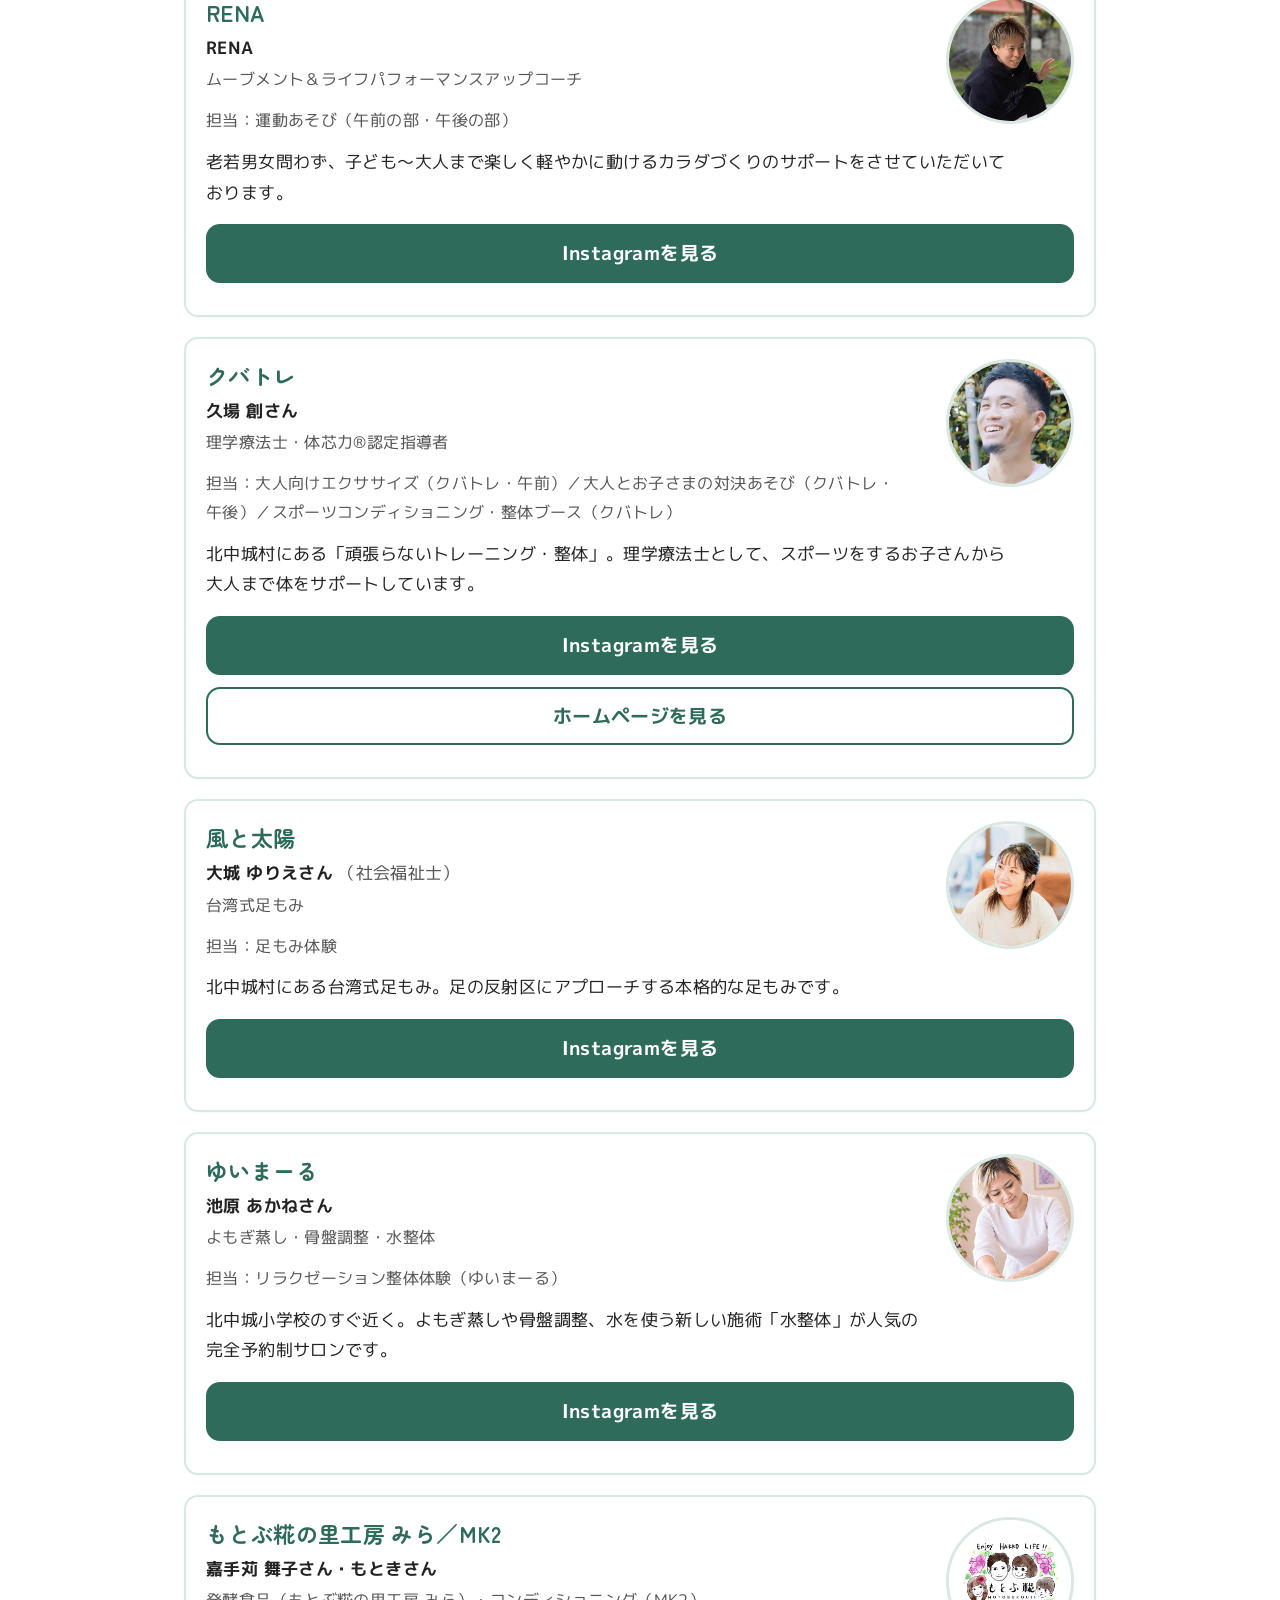
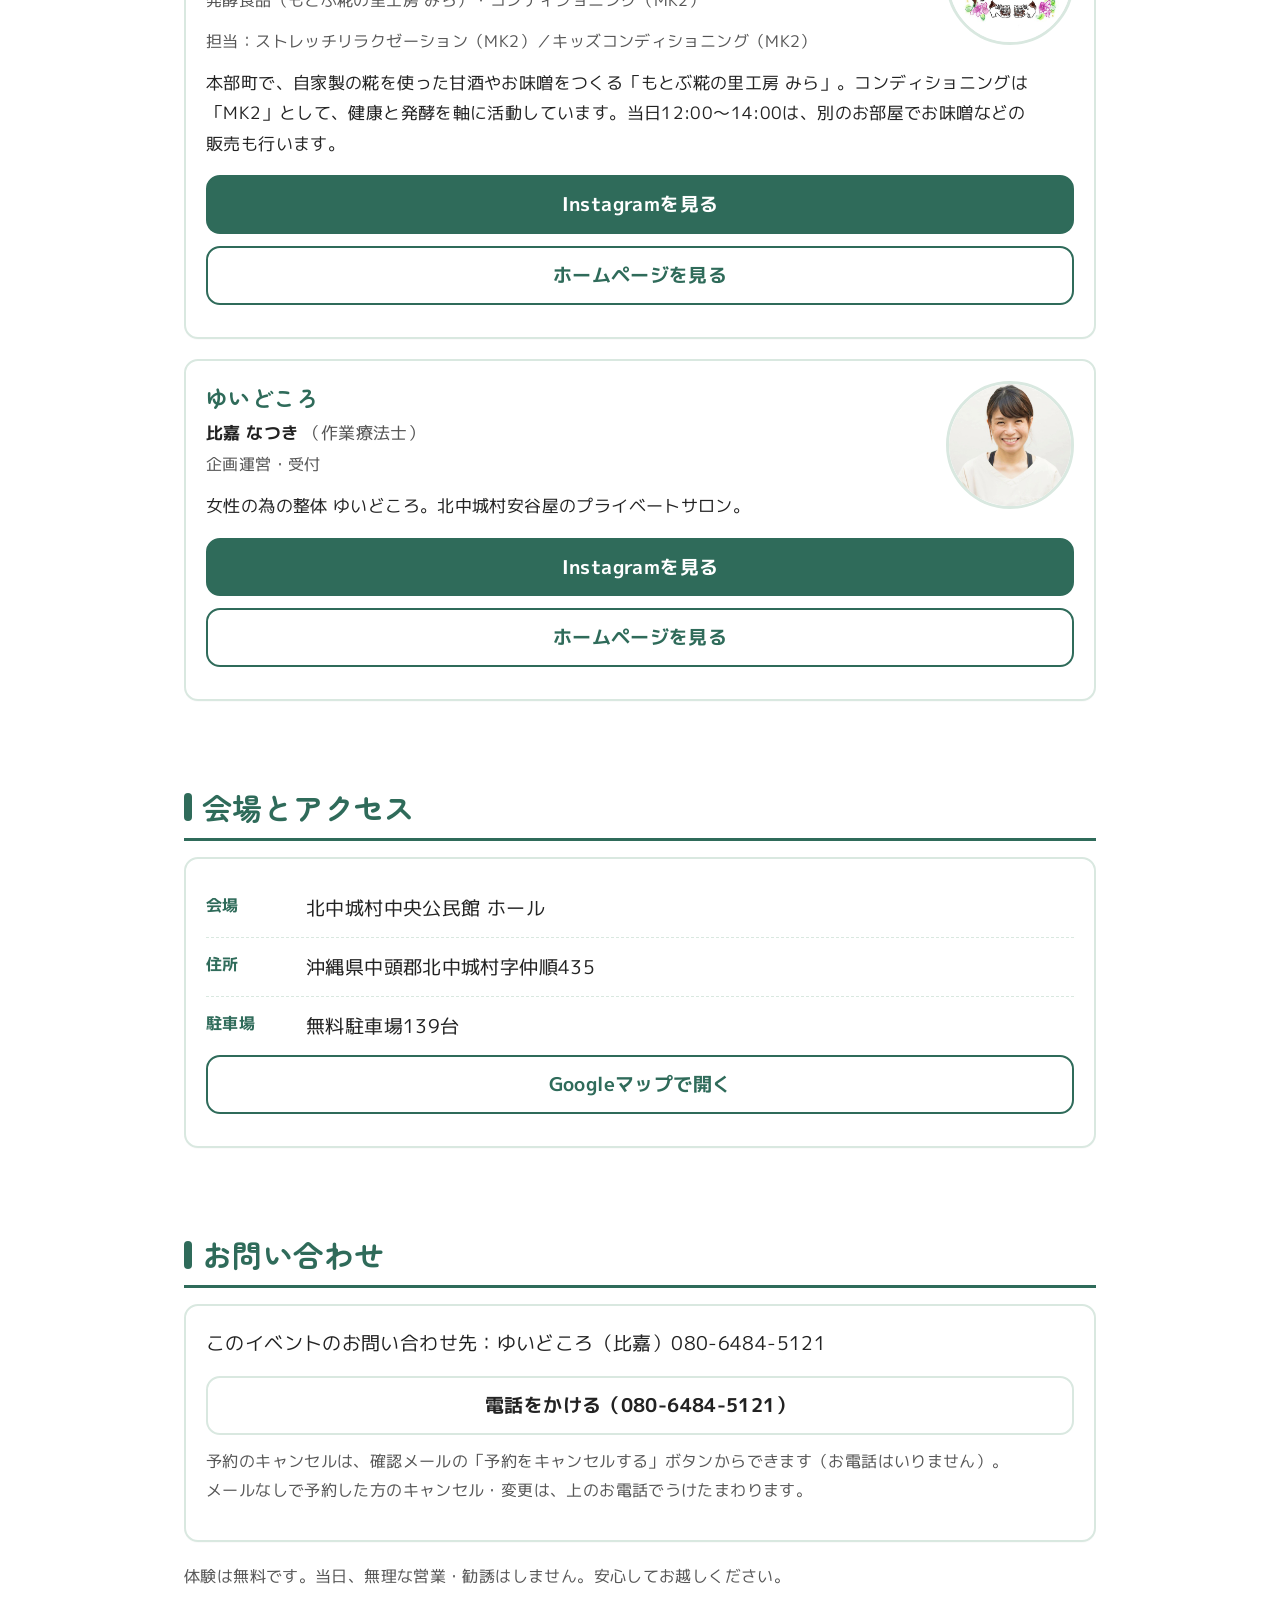
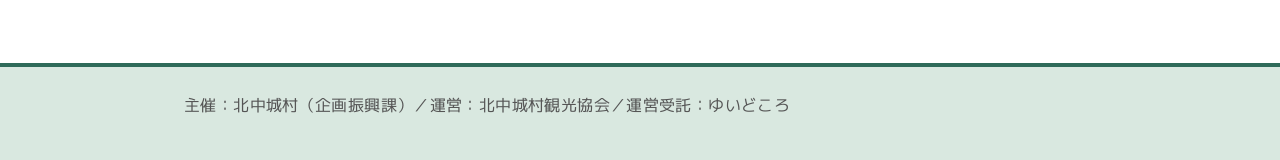
==== commit a3bdbf35: "メールなしでも事前予約・来場登録できるように（メール欄を任意に・完了画面で写真に残す案内を強く・キャンセルは電話）※受付係v1.3.4の公開後に出す Co-Authored-By: Claude Op" ====
--- a/index.html
+++ b/index.html
@@ -85,8 +85,8 @@
       <div class="card">
         <ol class="steps">
           <li><span class="step-body">このページから、<b>体験の予約</b>か<b>来場登録</b>（体験をしない方）をします。</span></li>
-          <li><span class="step-body">番号と<b>QRコード</b>のついたメールが届きます。</span></li>
-          <li><span class="step-body">当日、入口の受付で、<b>メールのQRコード</b>をお見せください。</span></li>
+          <li><span class="step-body">番号と<b>QRコード</b>のついたメールが届きます。<br><span class="small">メールをお持ちでない方も、電話番号だけで予約できます（確認メールは届きません。予約のあとに出る画面を写真で残してください）。</span></span></li>
+          <li><span class="step-body">当日、入口の受付で、<b>メールのQRコード</b>（または写真に残した画面）をお見せください。</span></li>
           <li><span class="step-body">体験を予約した方は、時間になったらブースへお集まりください。</span></li>
         </ol>
       </div>
@@ -139,7 +139,7 @@
       <div class="card">
         <p id="contact-line"></p>
         <a class="btn btn-line" id="tel-link" href="#">電話をかける</a>
-        <p class="small">予約のキャンセルは、確認メールの「予約をキャンセルする」ボタンからできます（お電話はいりません）。</p>
+        <p class="small">予約のキャンセルは、確認メールの「予約をキャンセルする」ボタンからできます（お電話はいりません）。メールなしで予約した方のキャンセル・変更は、上のお電話でうけたまわります。</p>
       </div>
       <p class="small">体験は無料です。当日、無理な営業・勧誘はしません。安心してお越しください。</p>
     </div>
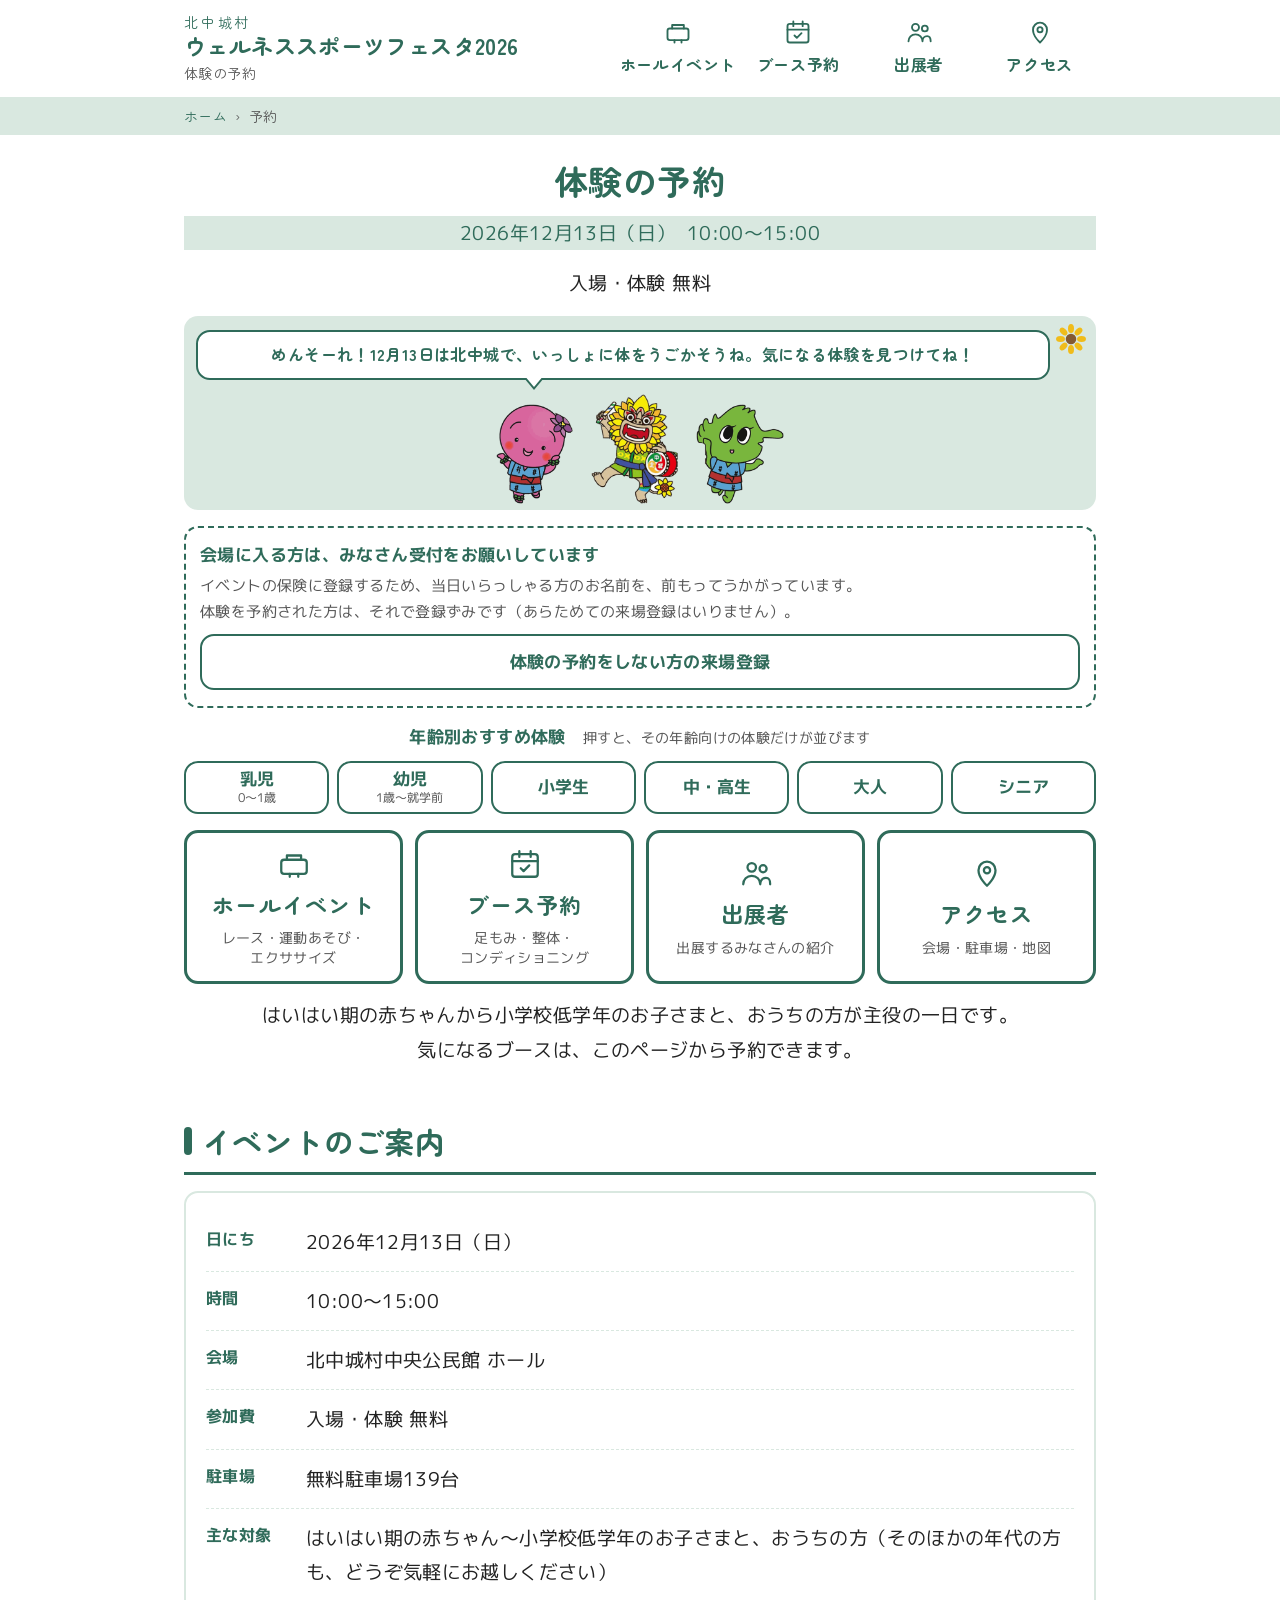
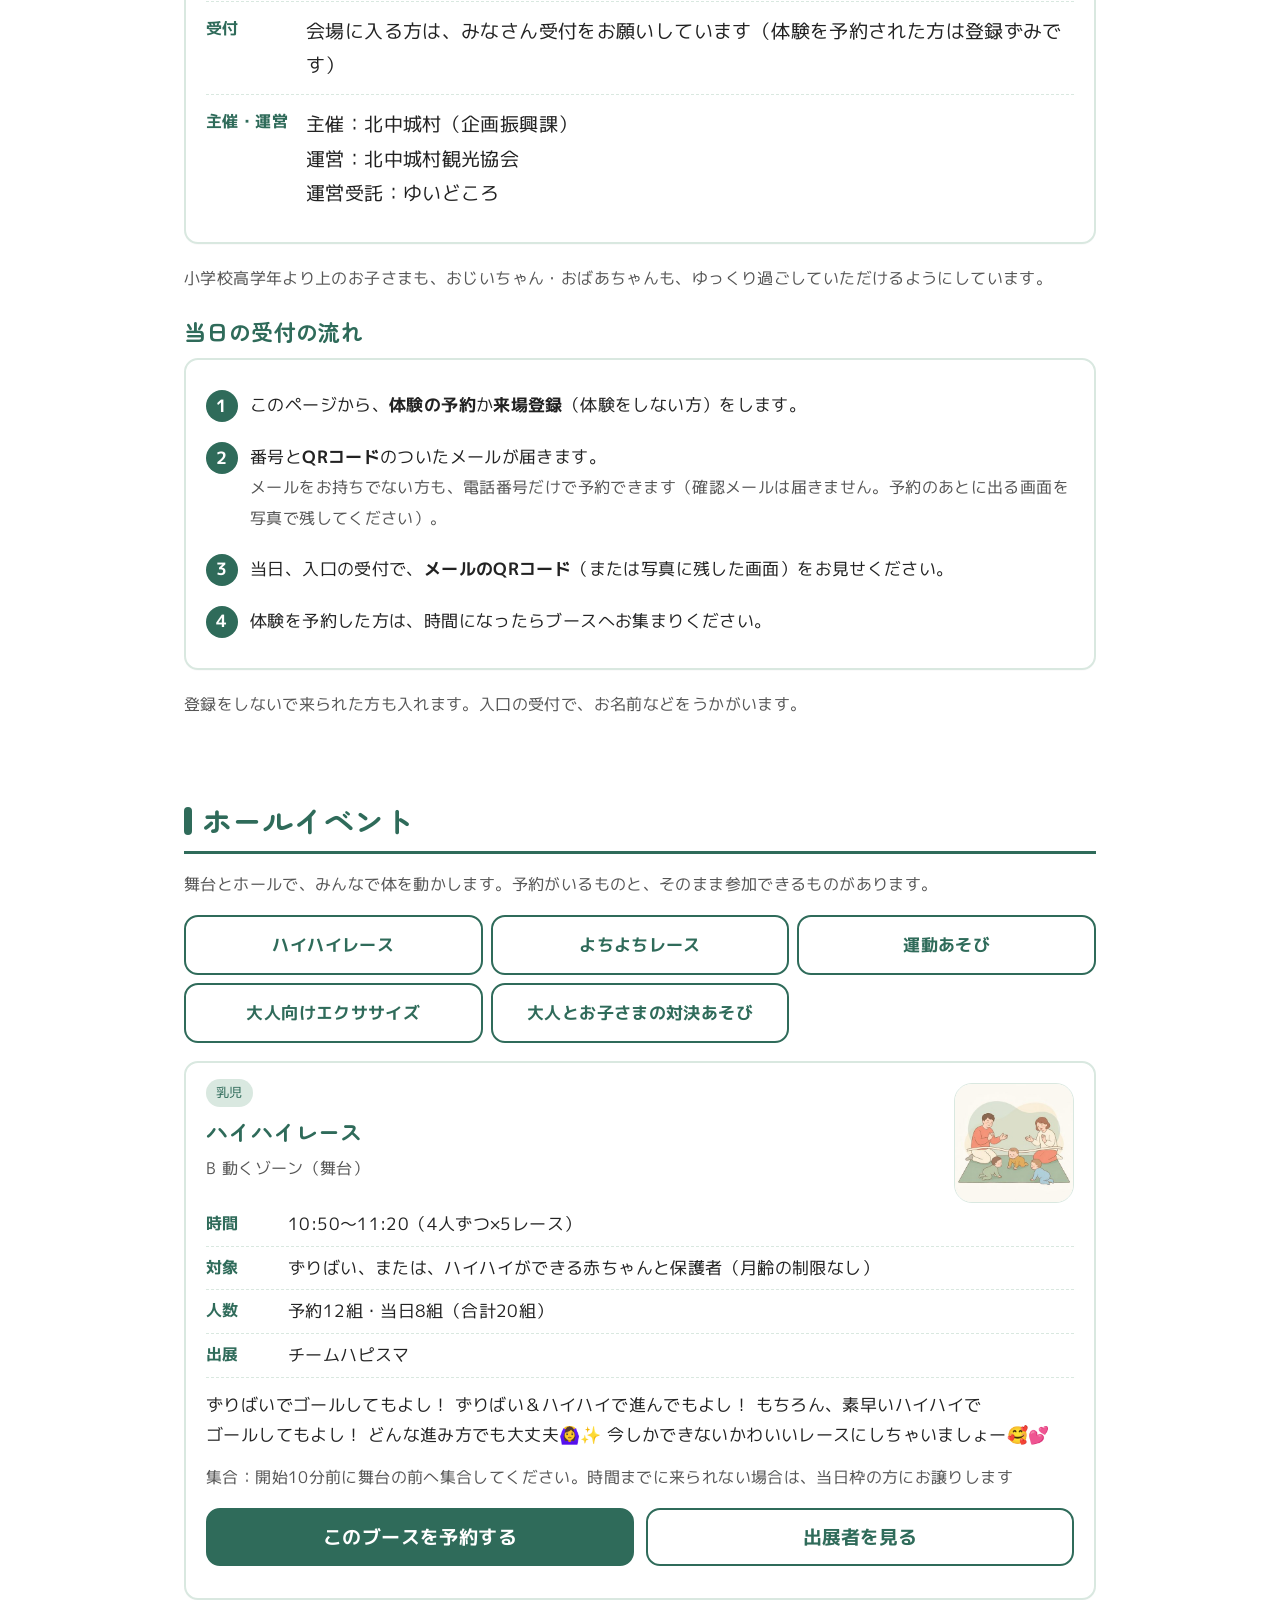
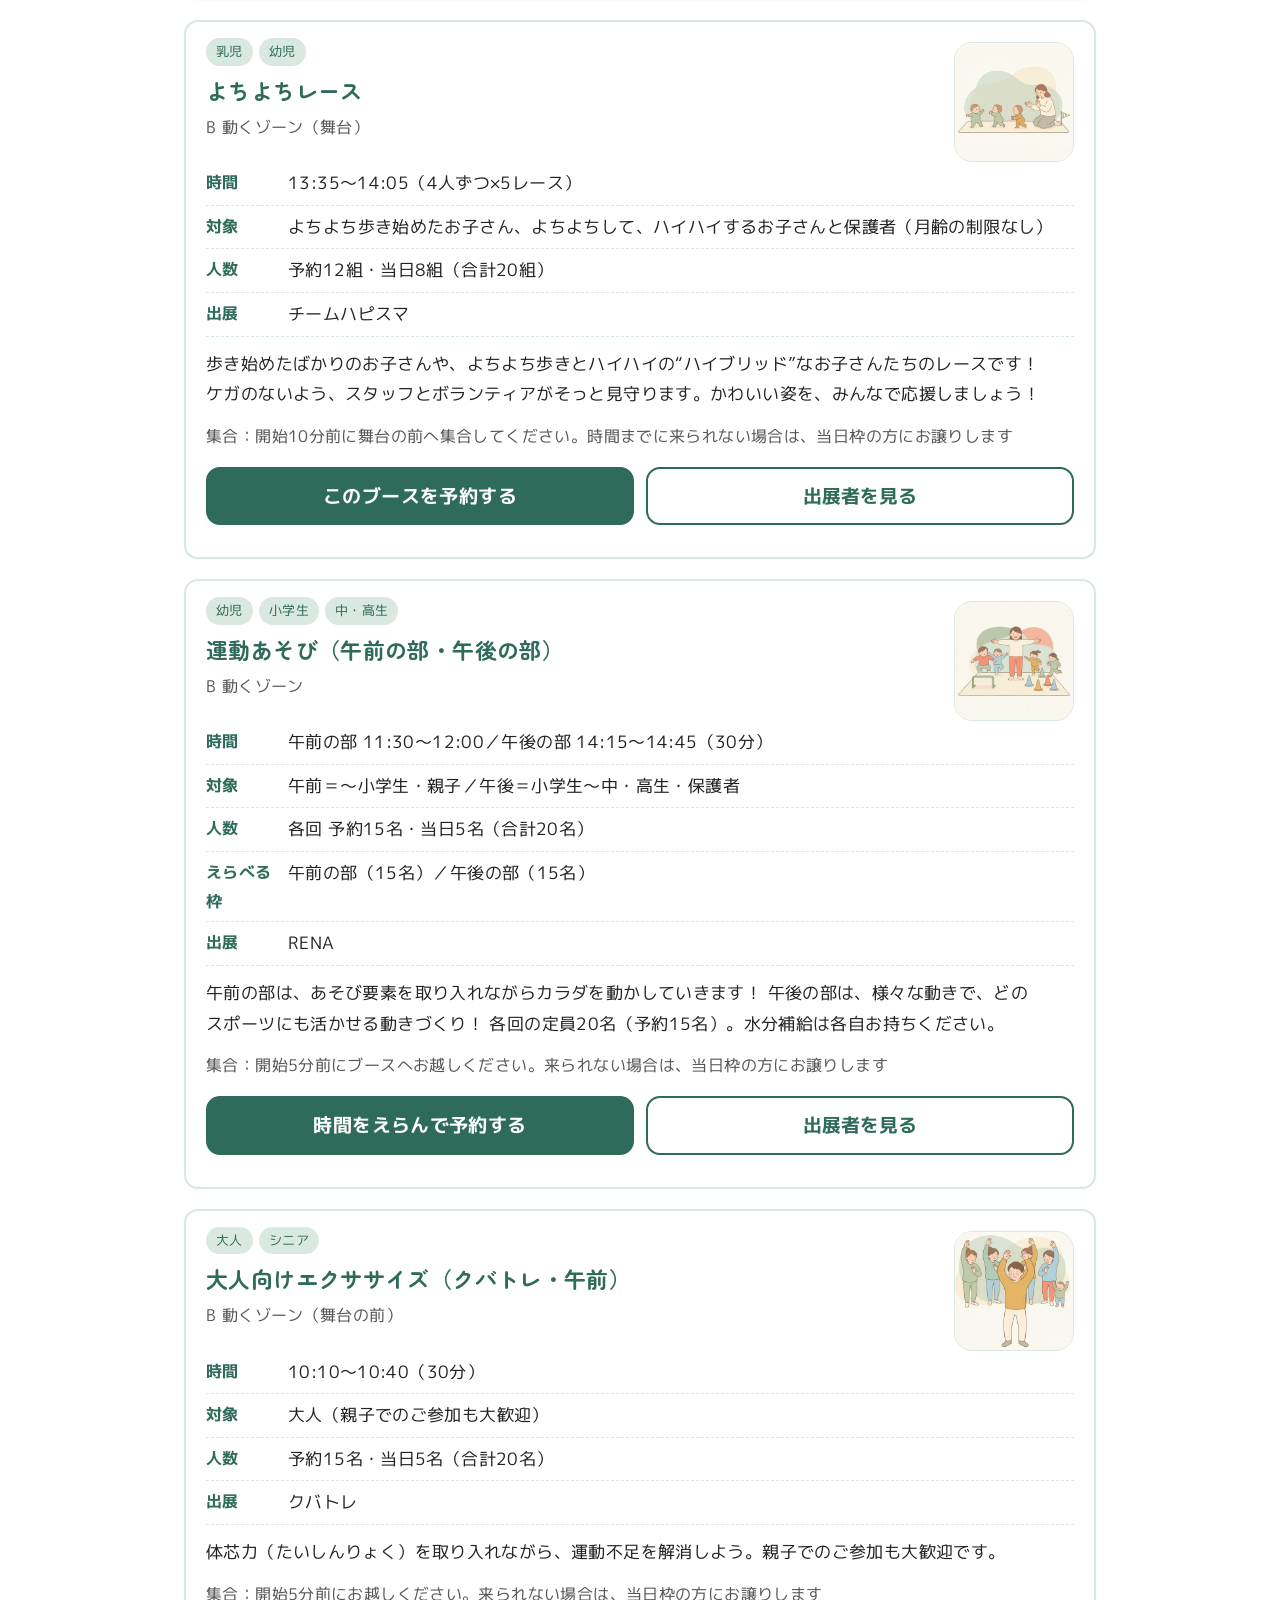
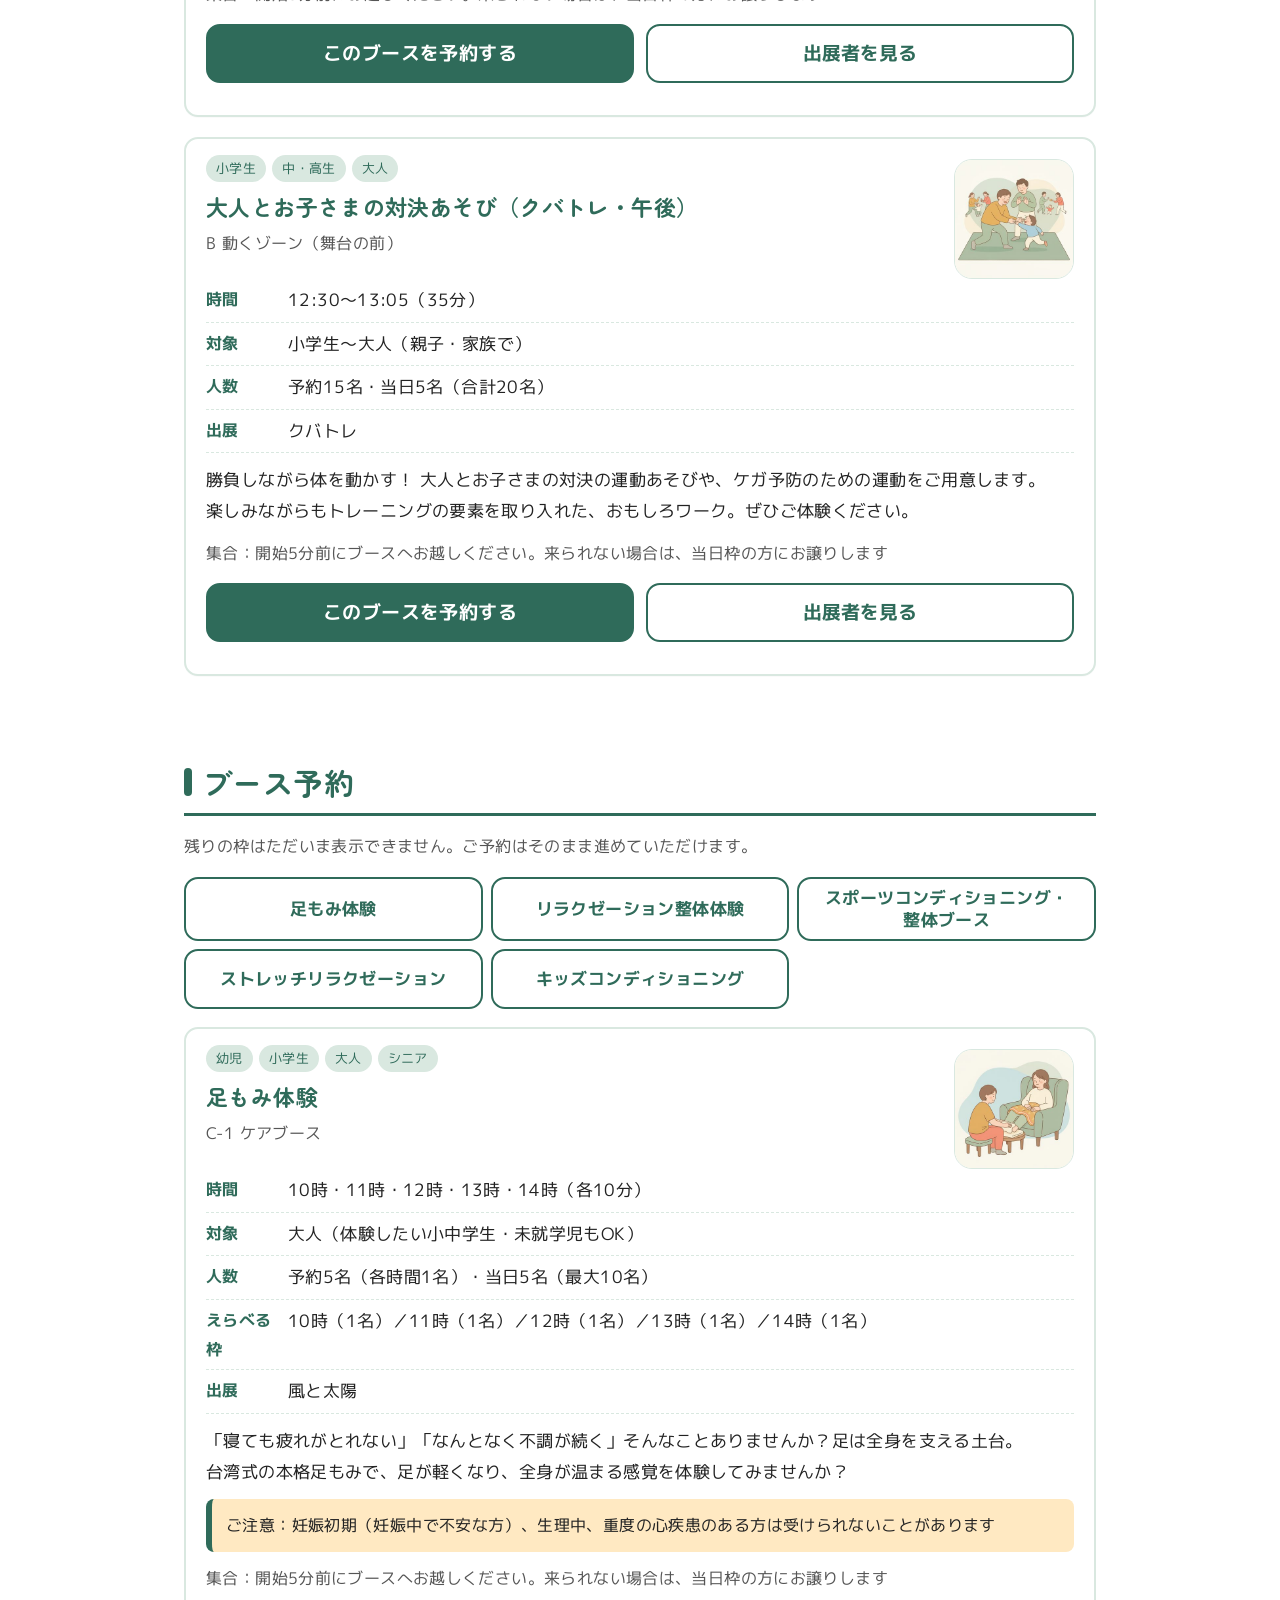
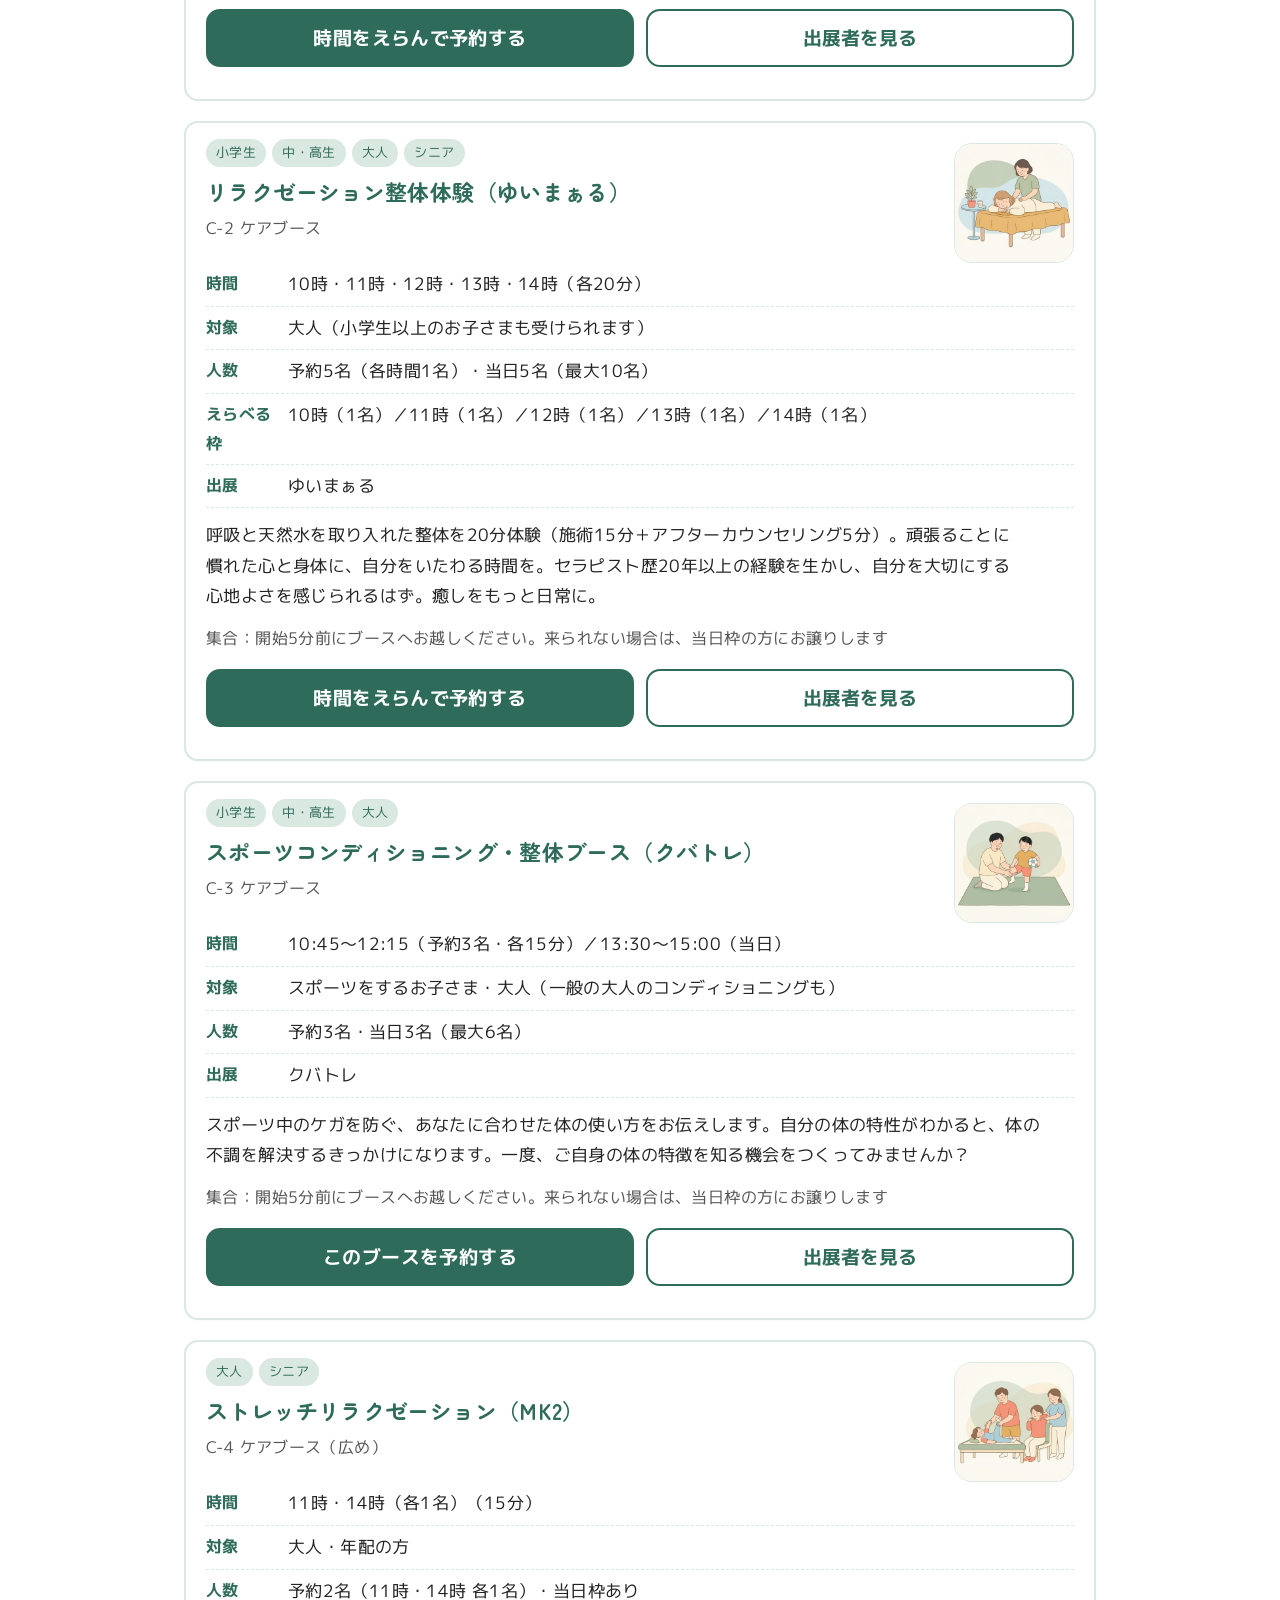
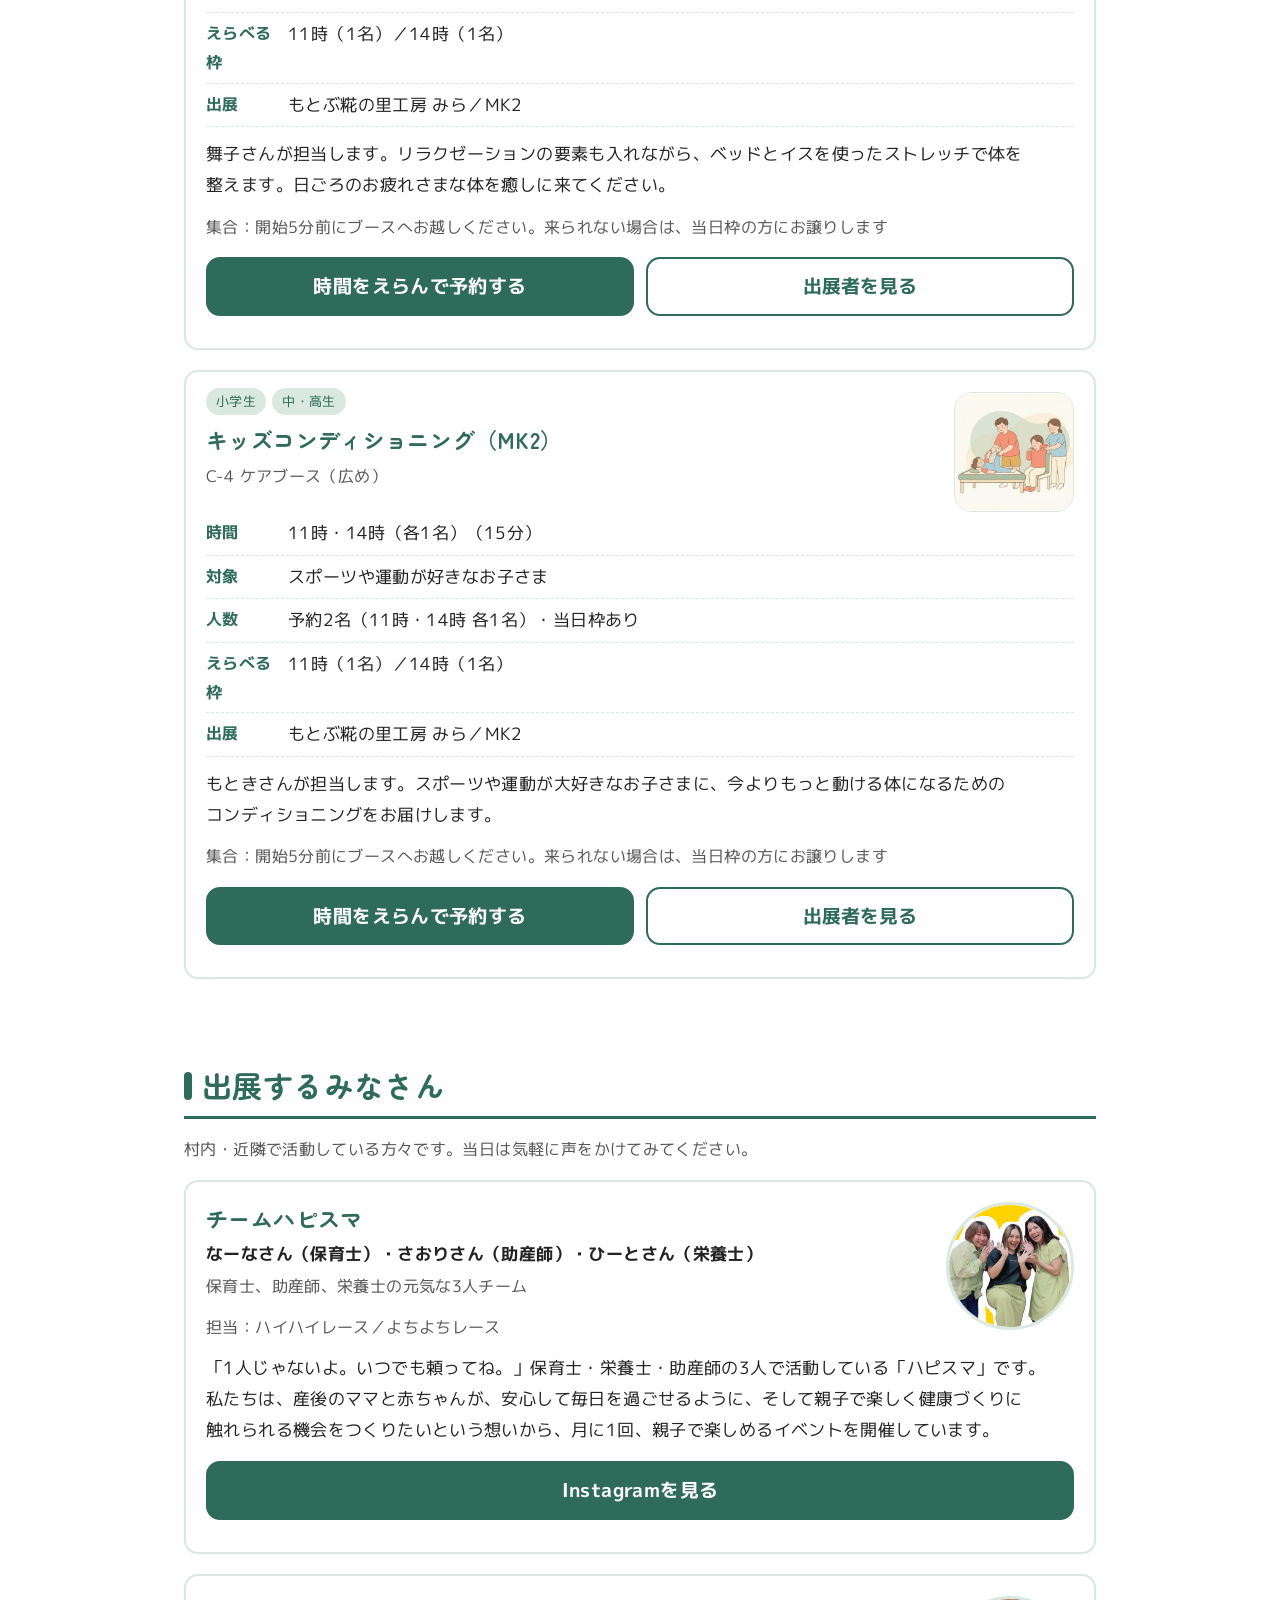
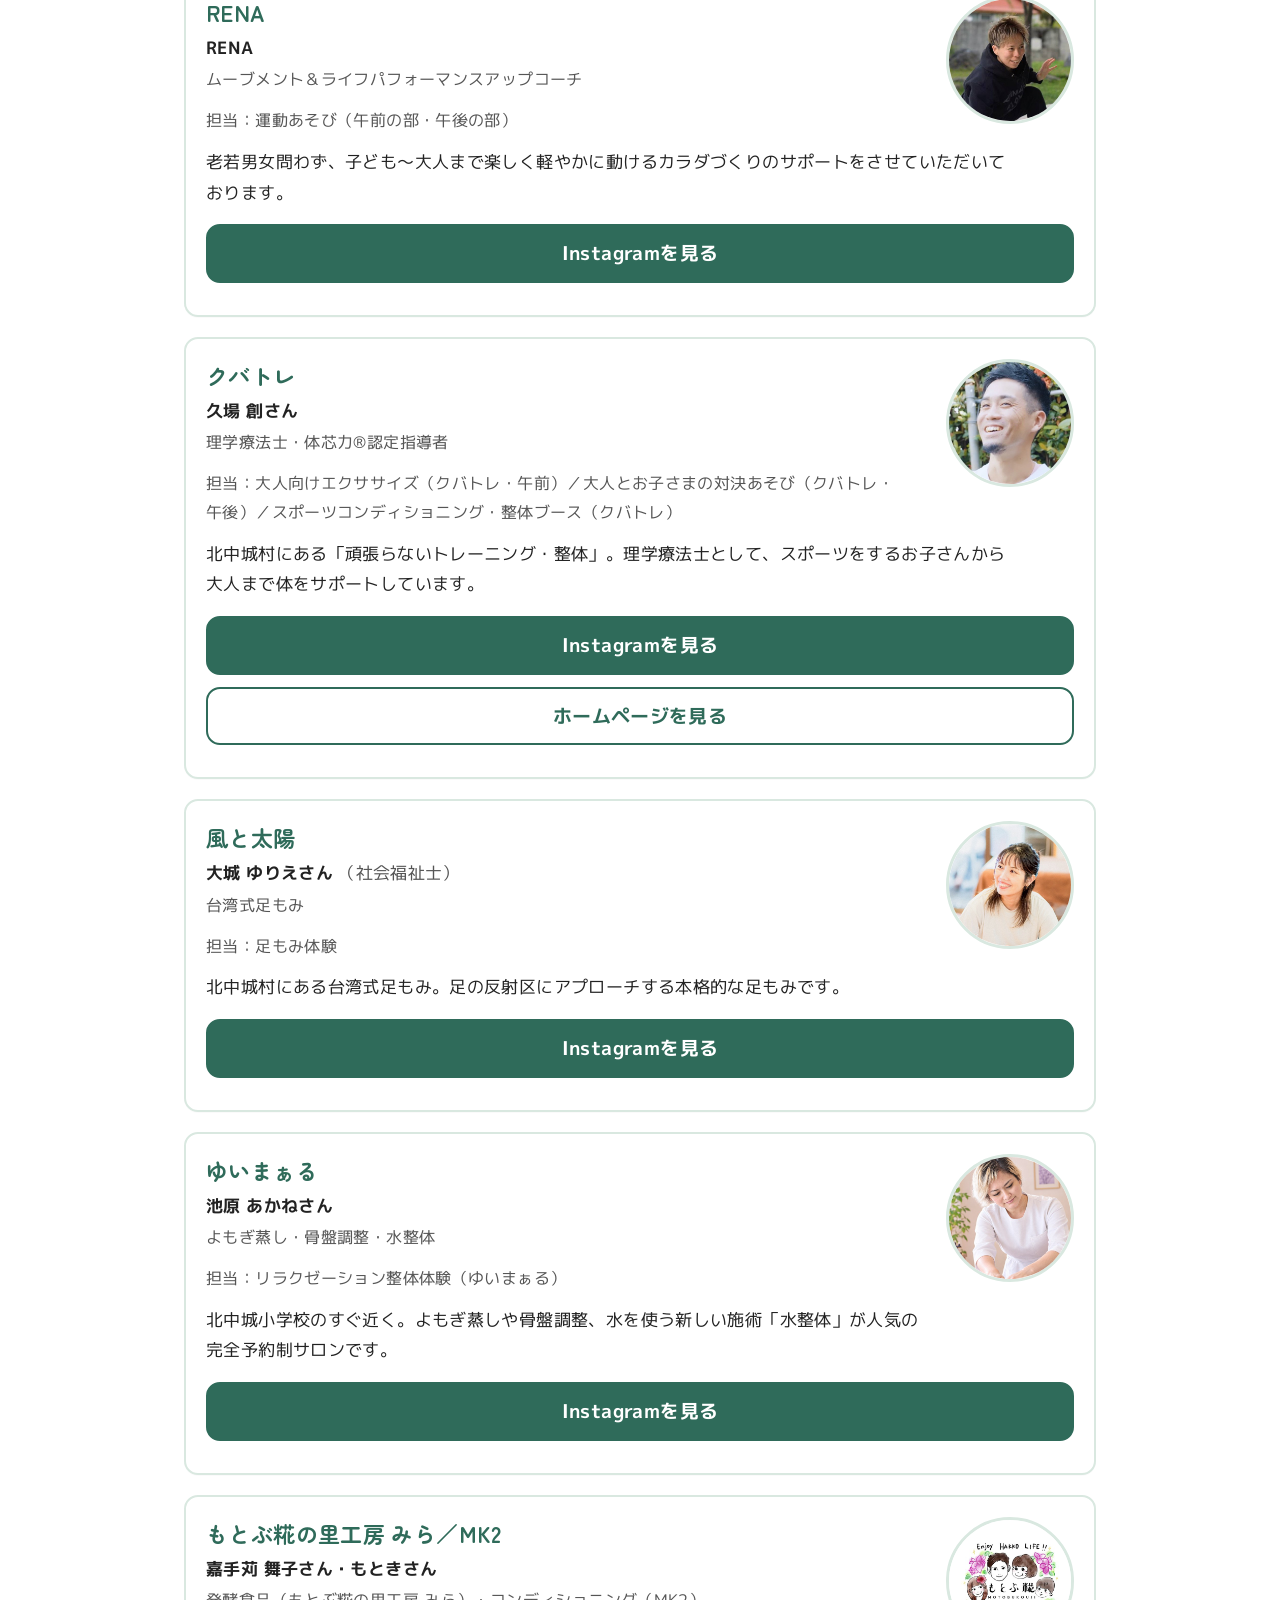
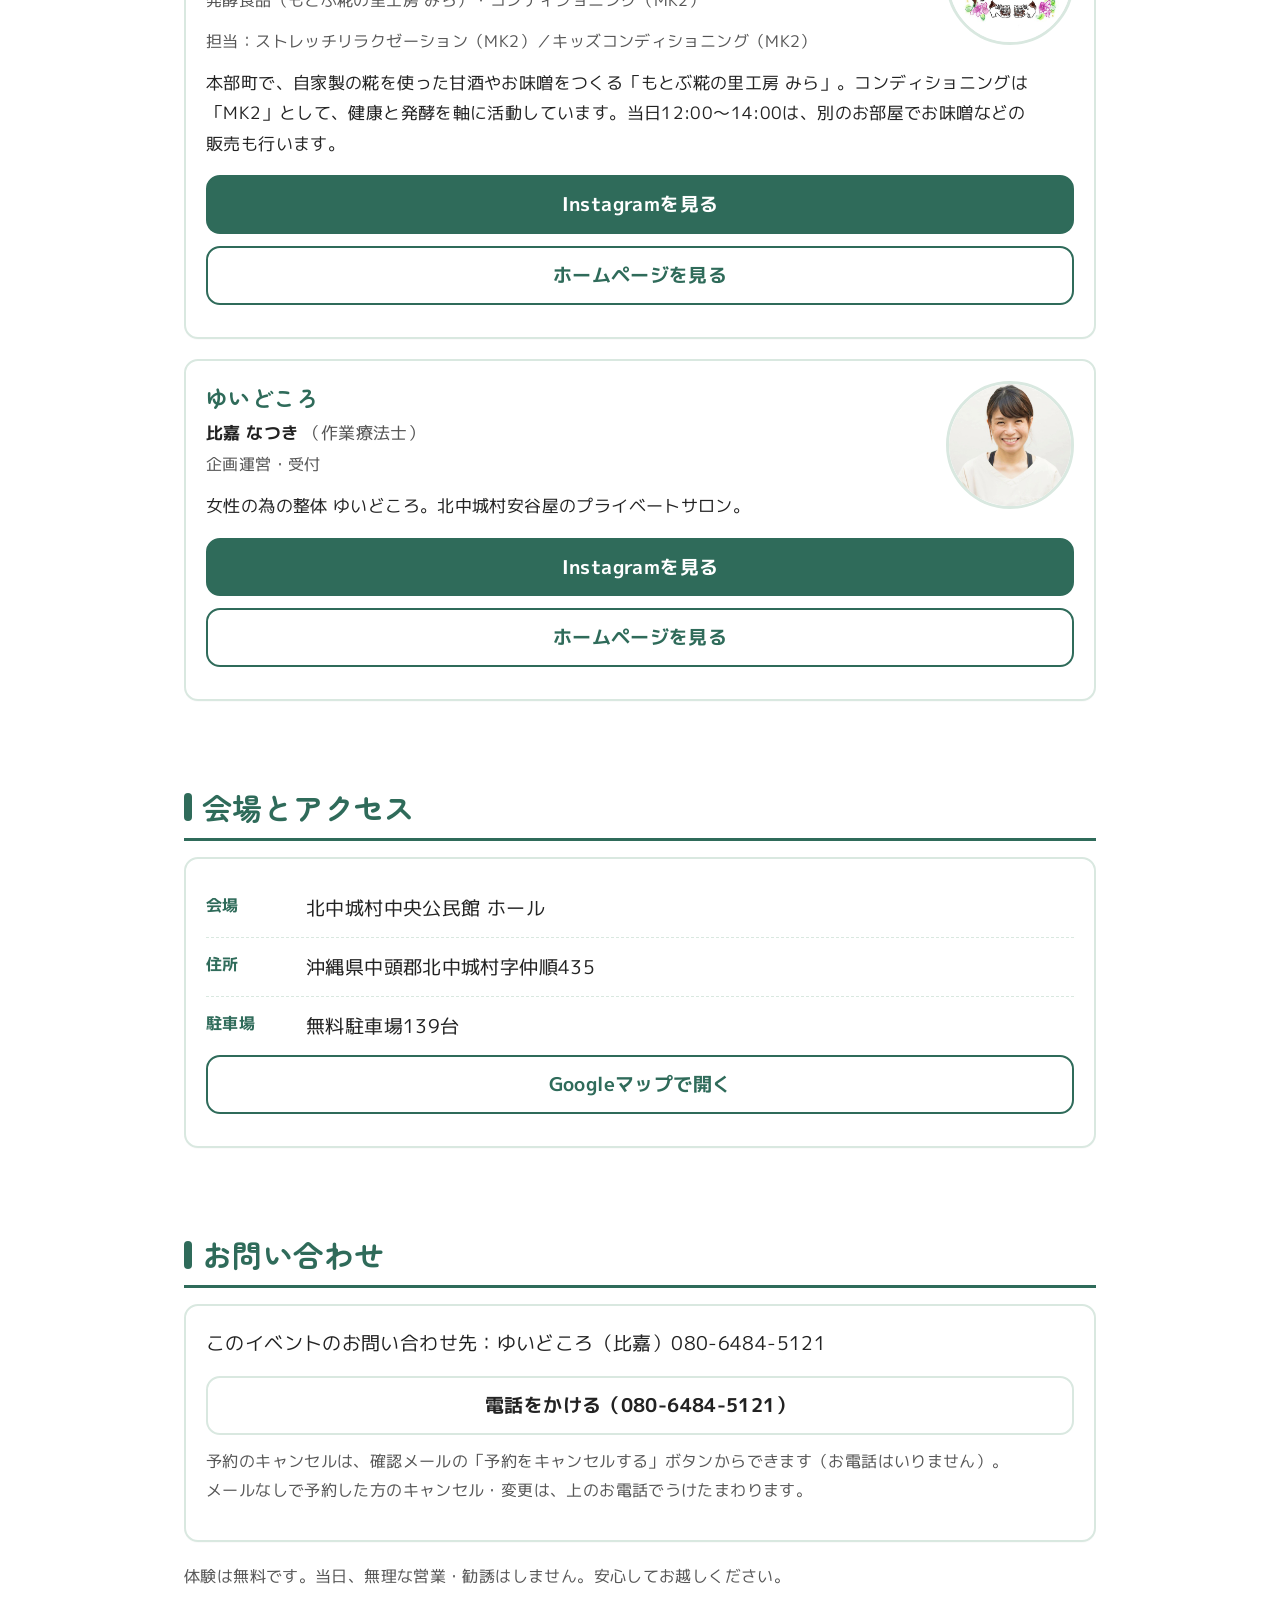
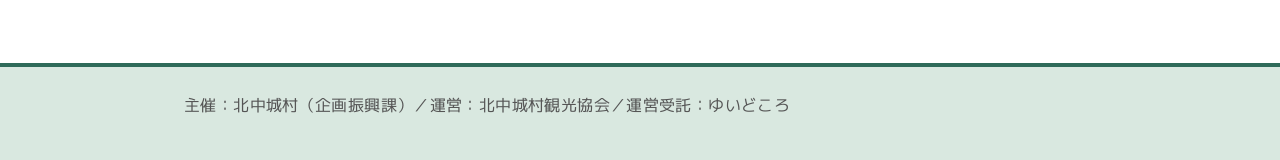
==== commit 270487af: "ゆいまぁるの表記を直す（ゆいまーる→ゆいまぁる・なつきさん指摘）・booths.js 版番号 20261126a Co-Authored-By: Claude Opus 5.5 <noreply@an" ====
--- a/index.html
+++ b/index.html
@@ -163,7 +163,7 @@
 </div>
 
 <script src="config.js?v=20261016a"></script>
-<script src="booths.js?v=20261120a"></script>
+<script src="booths.js?v=20261126a"></script>
 <script src="app.js?v=20261113a"></script>
 <script>
 (function () {
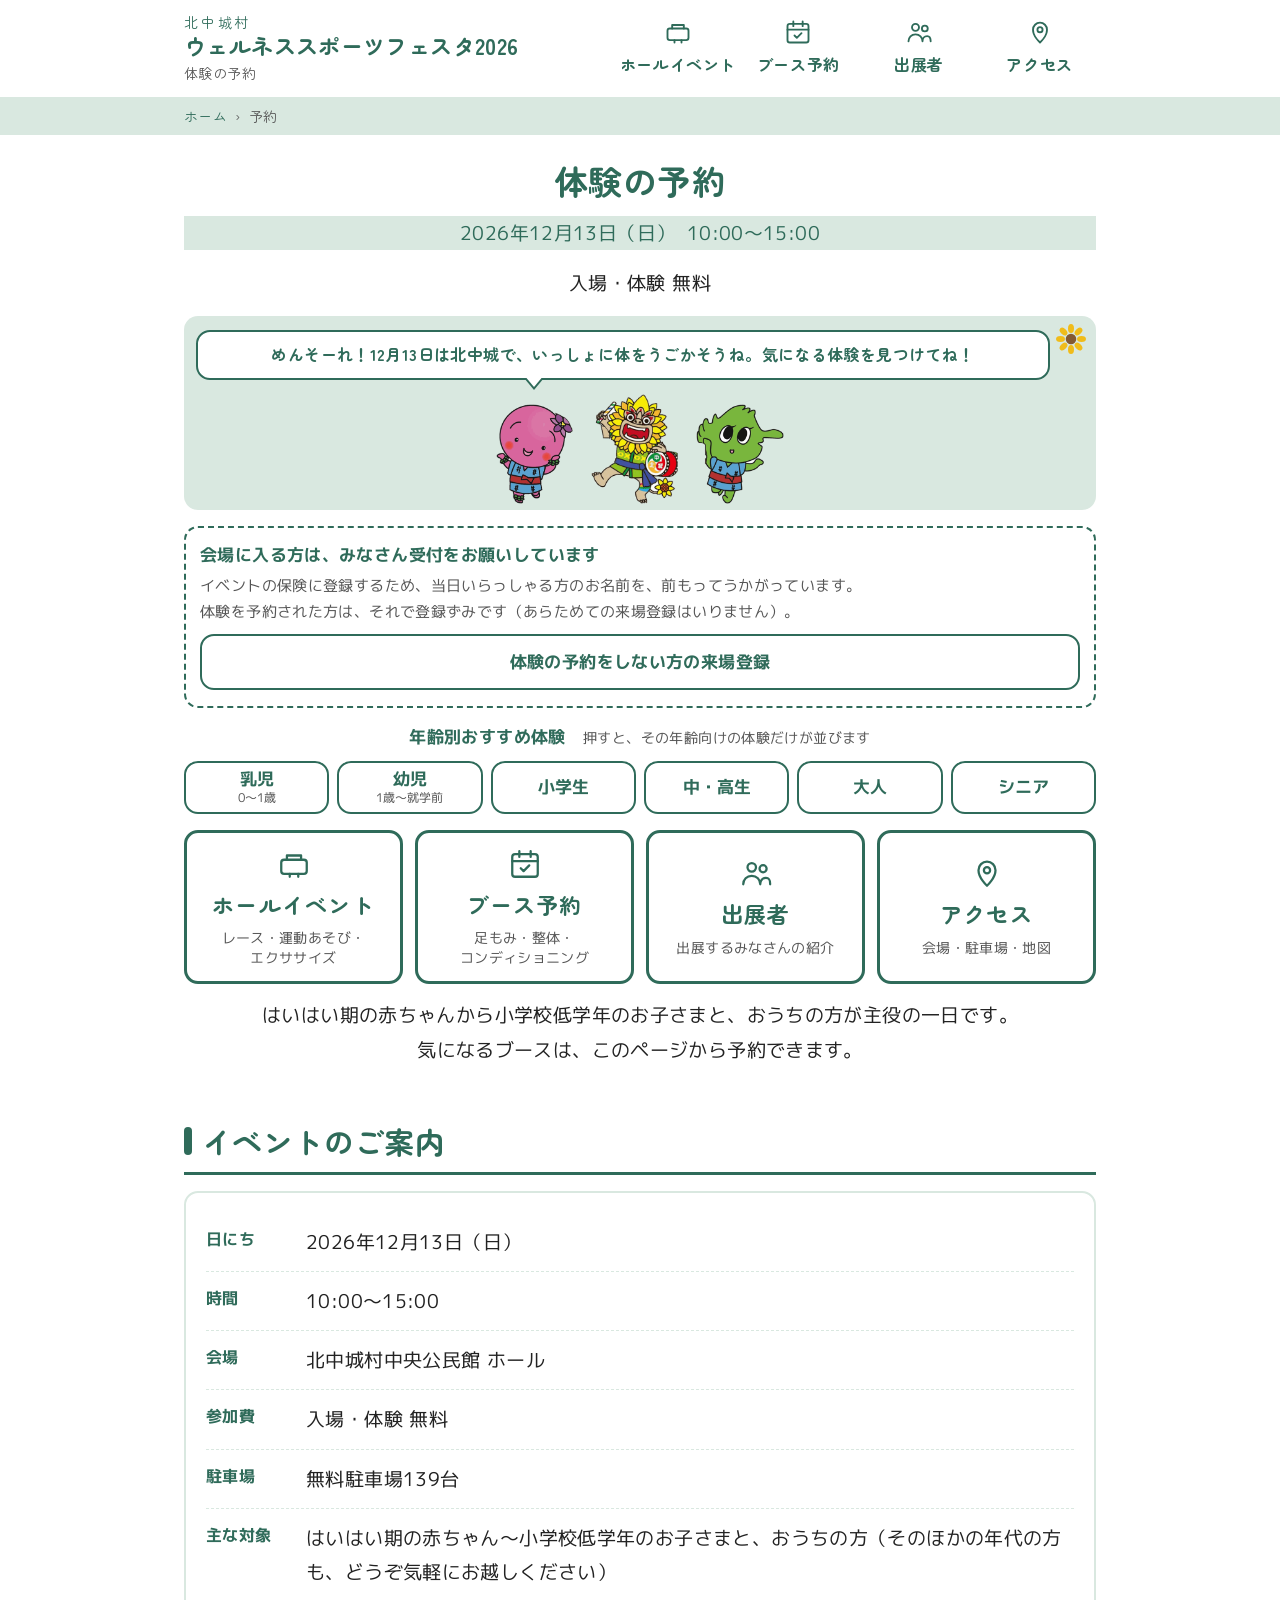
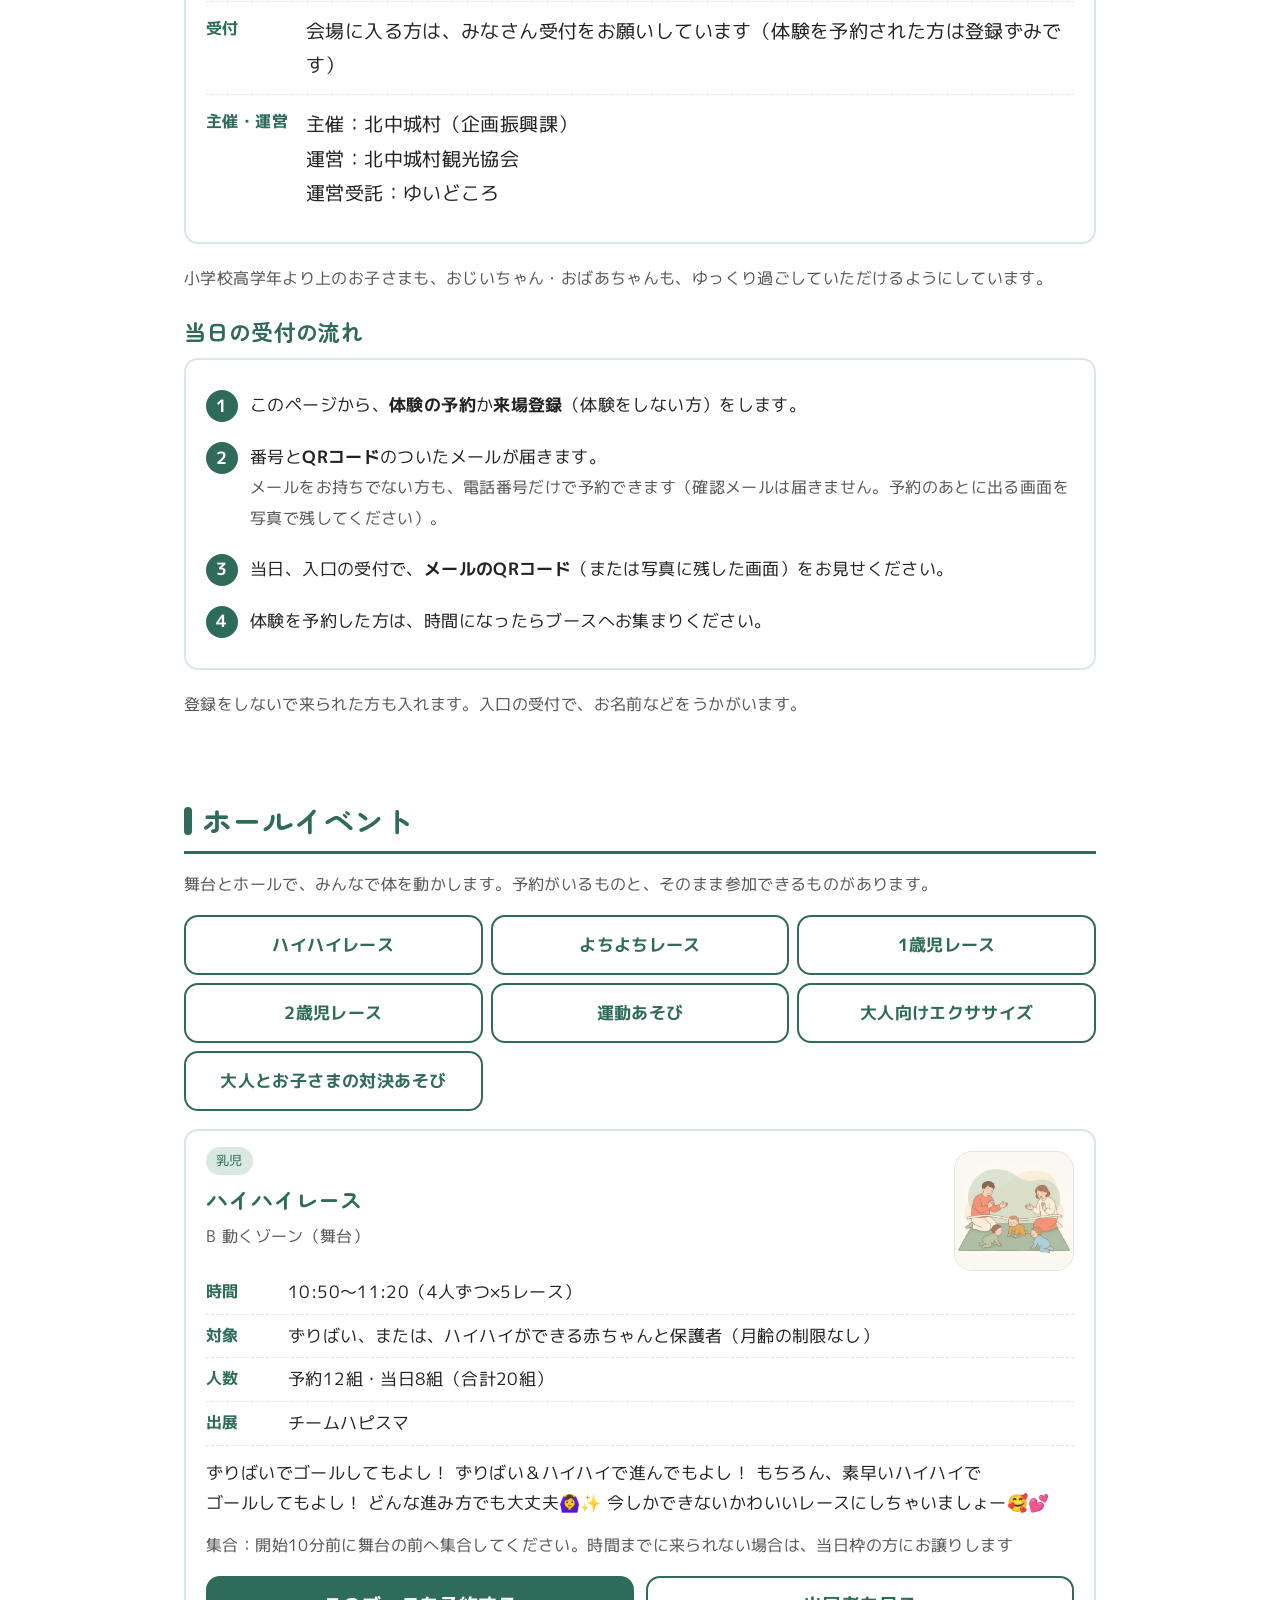
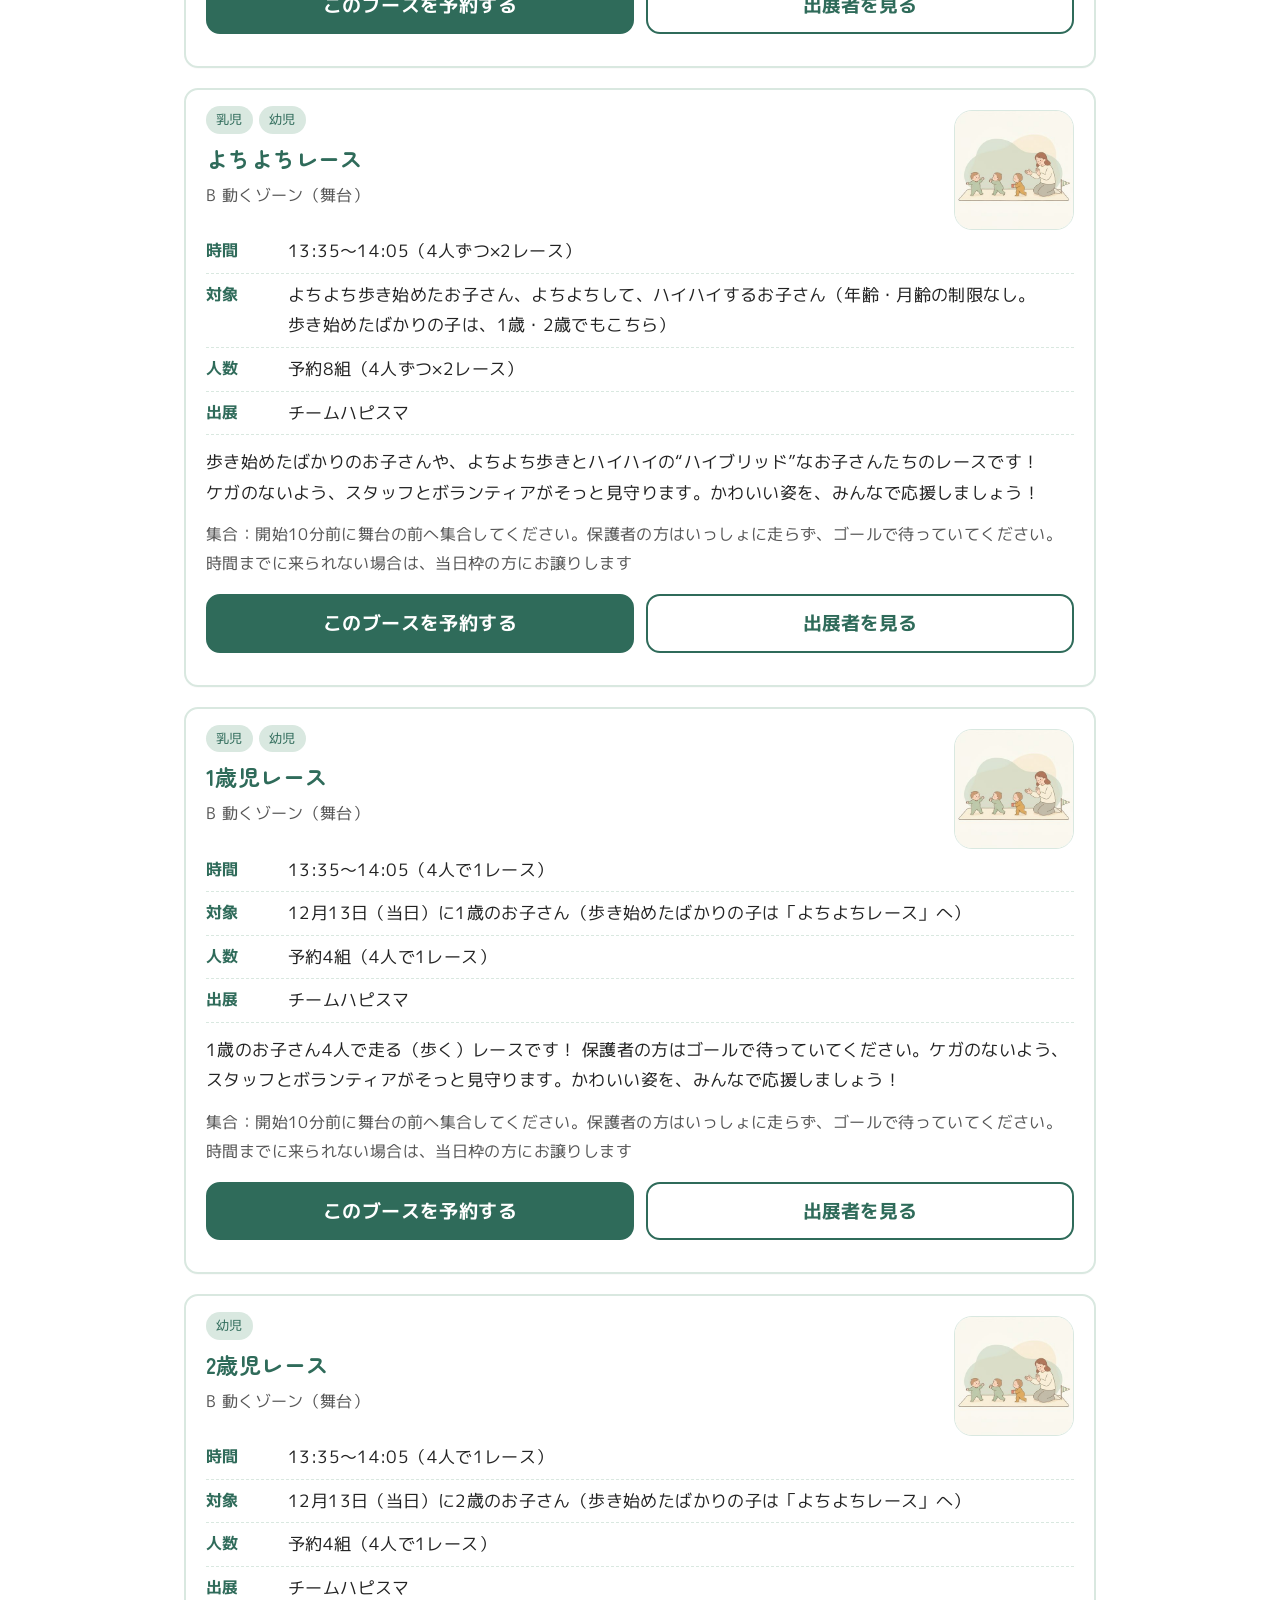
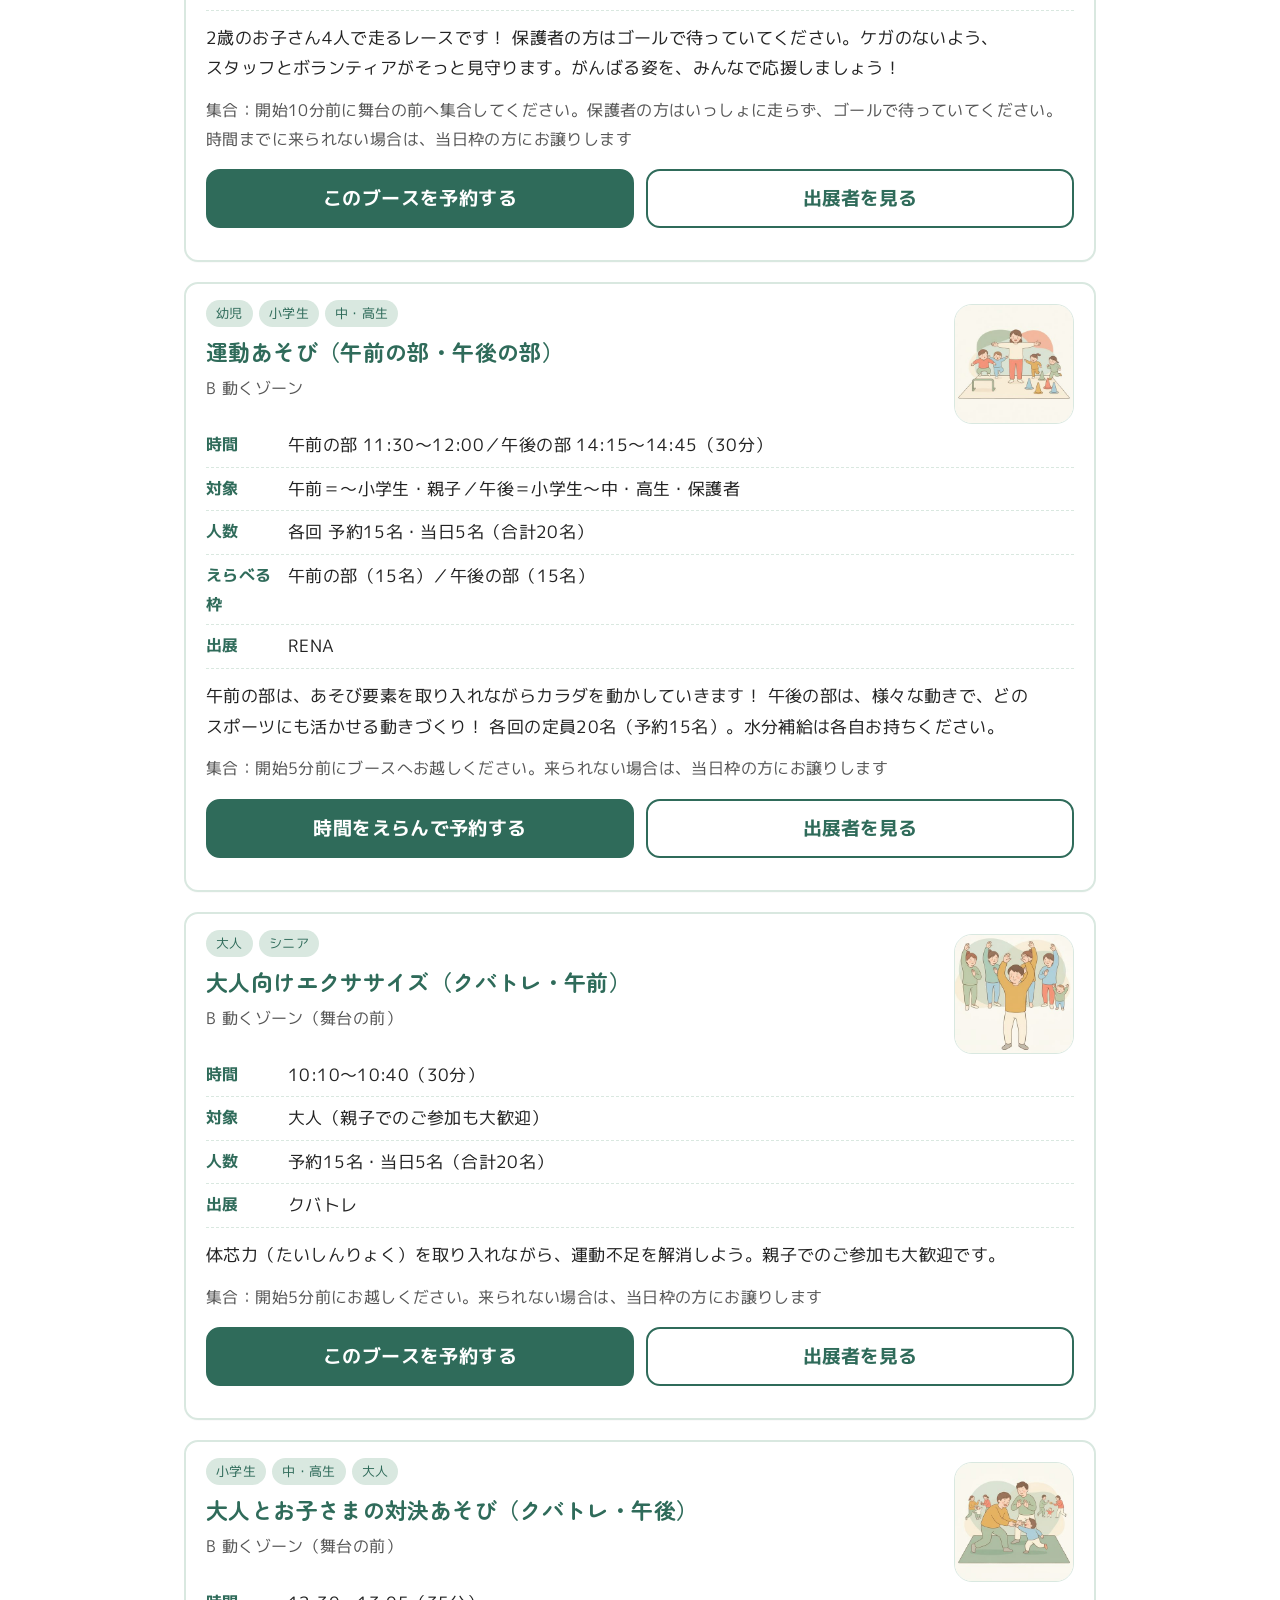
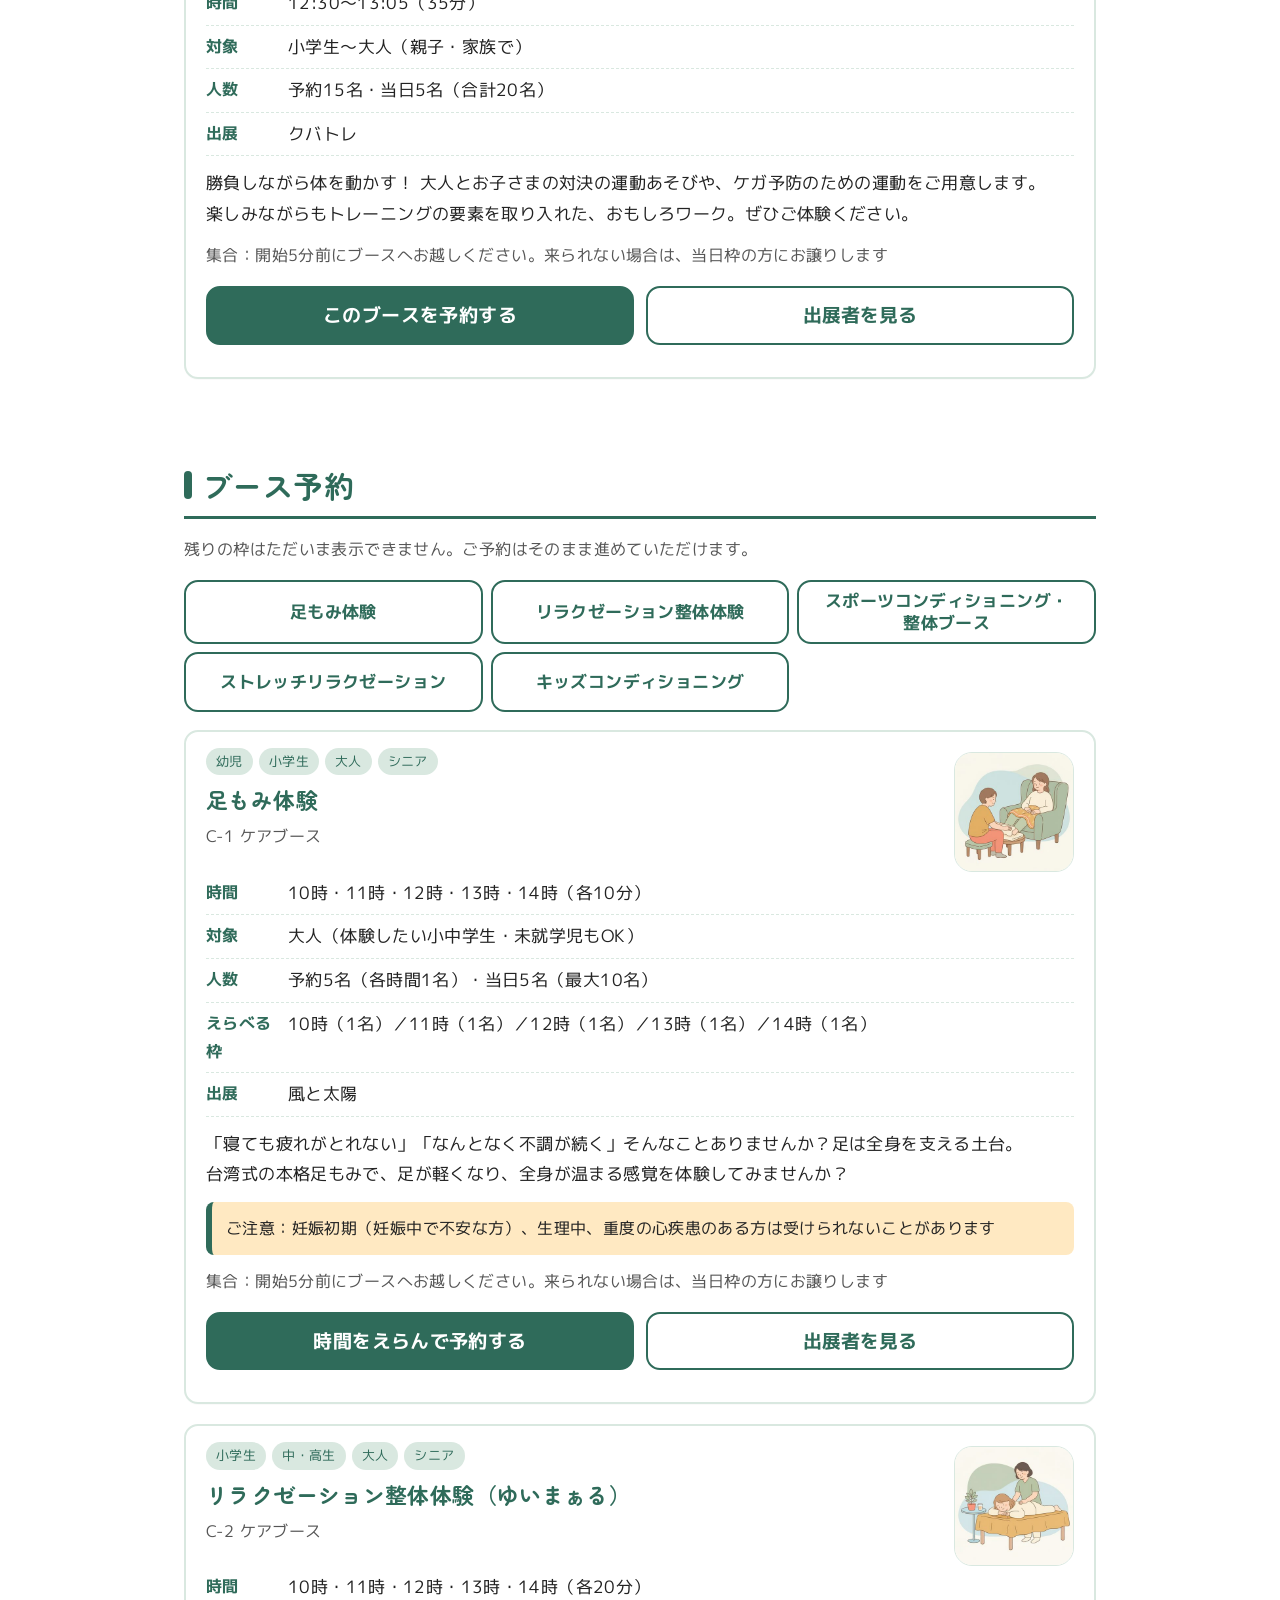
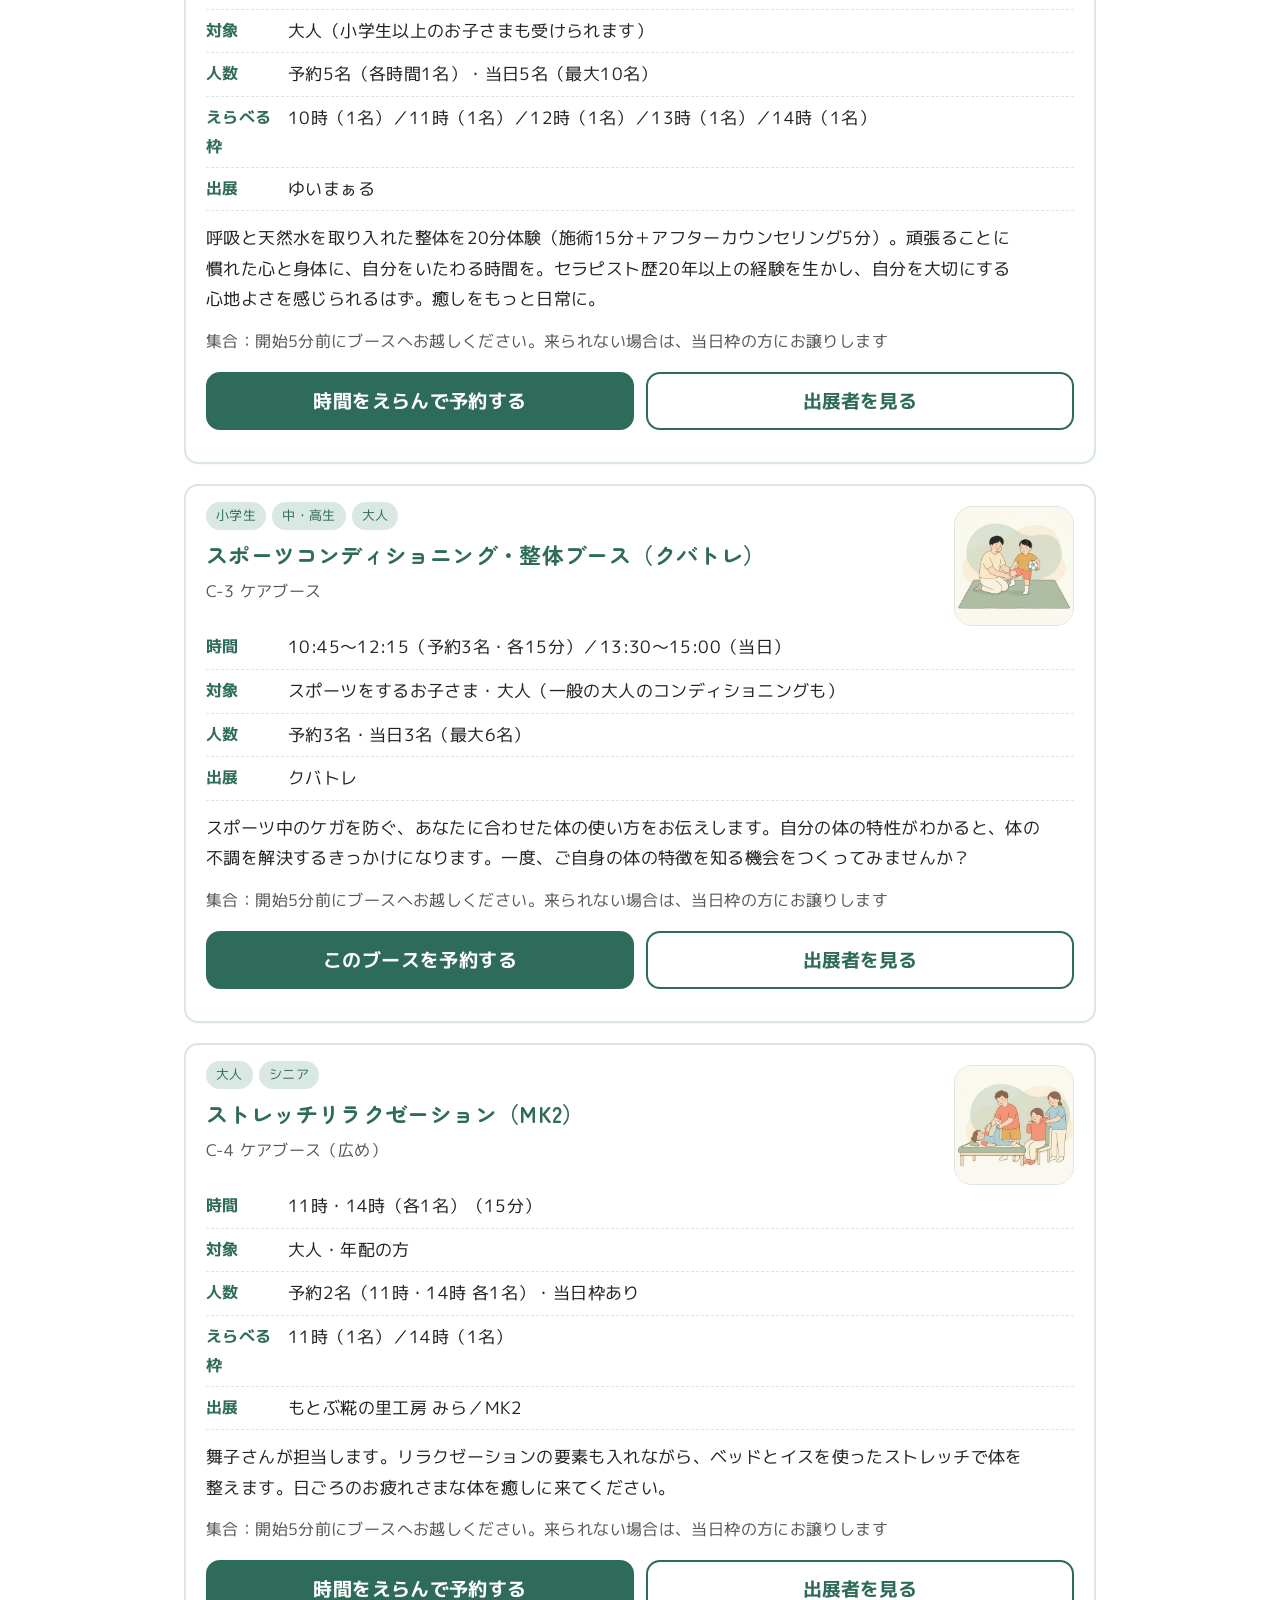
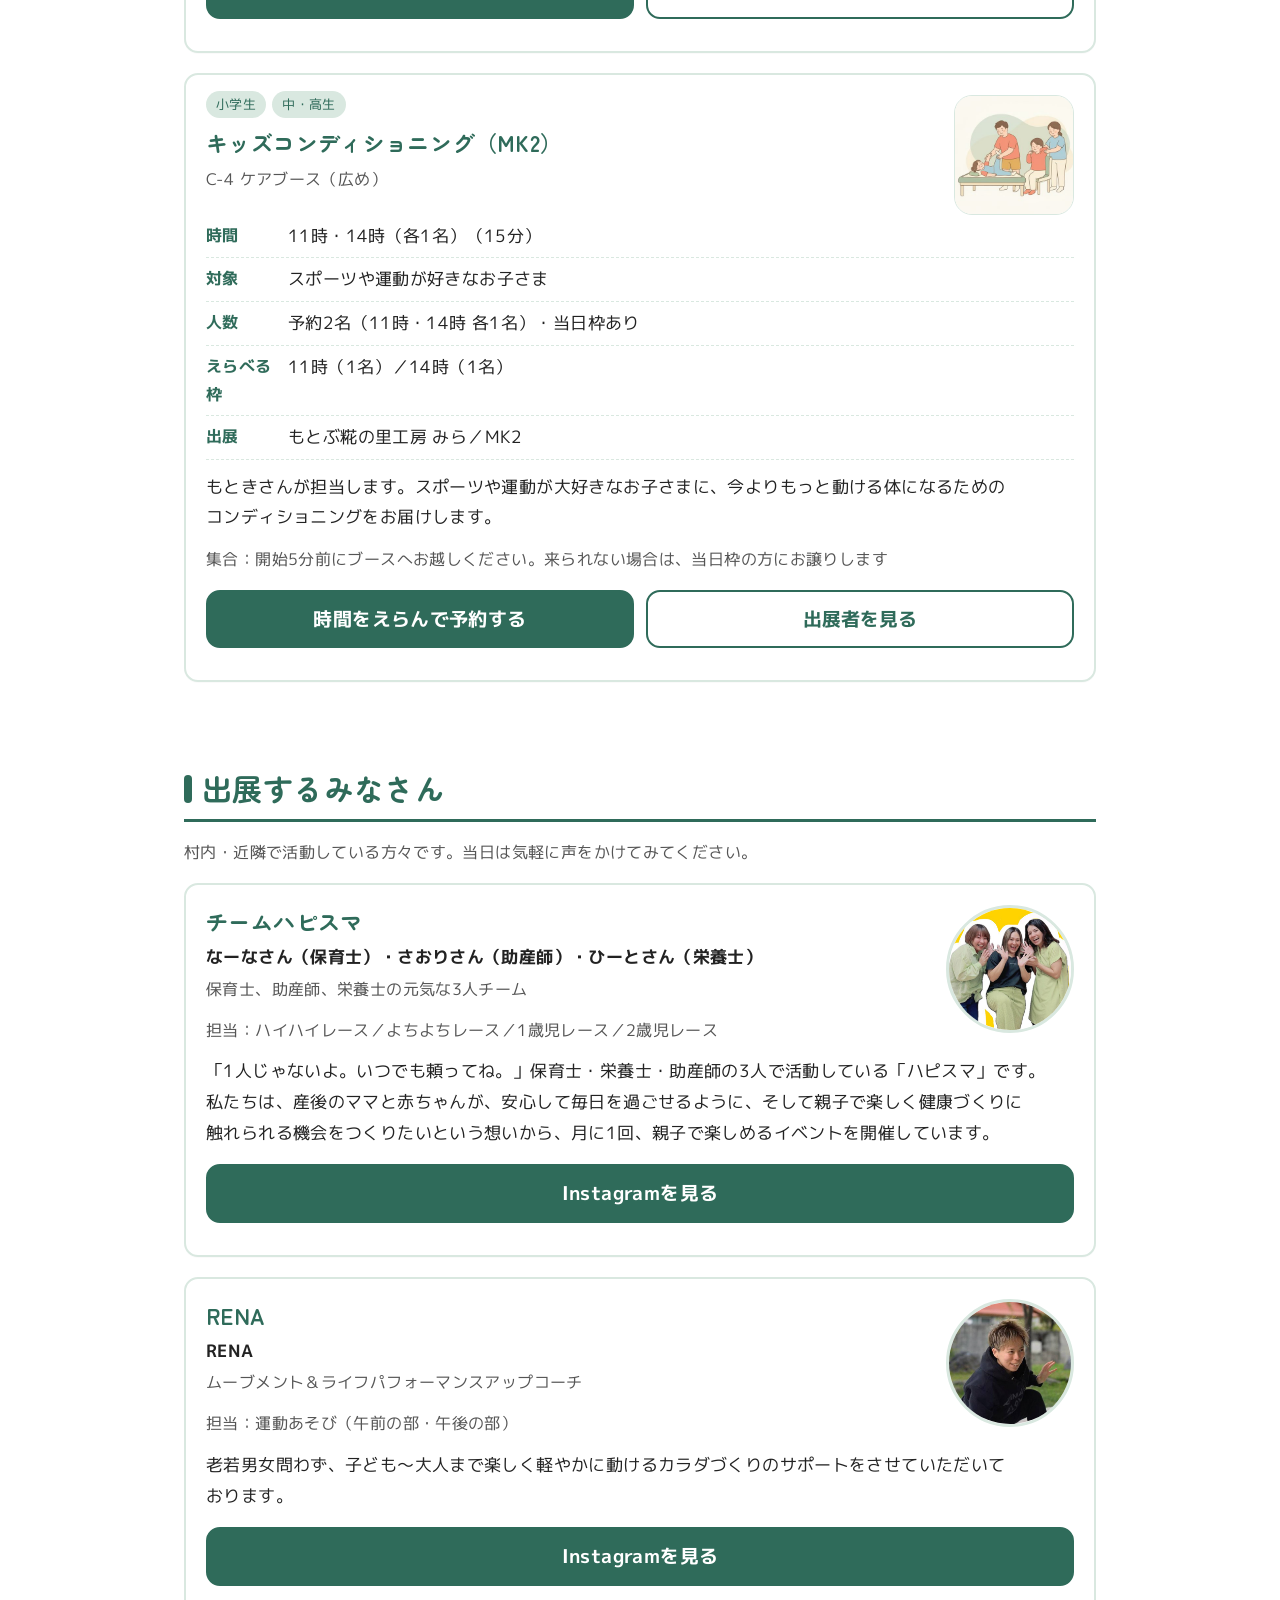
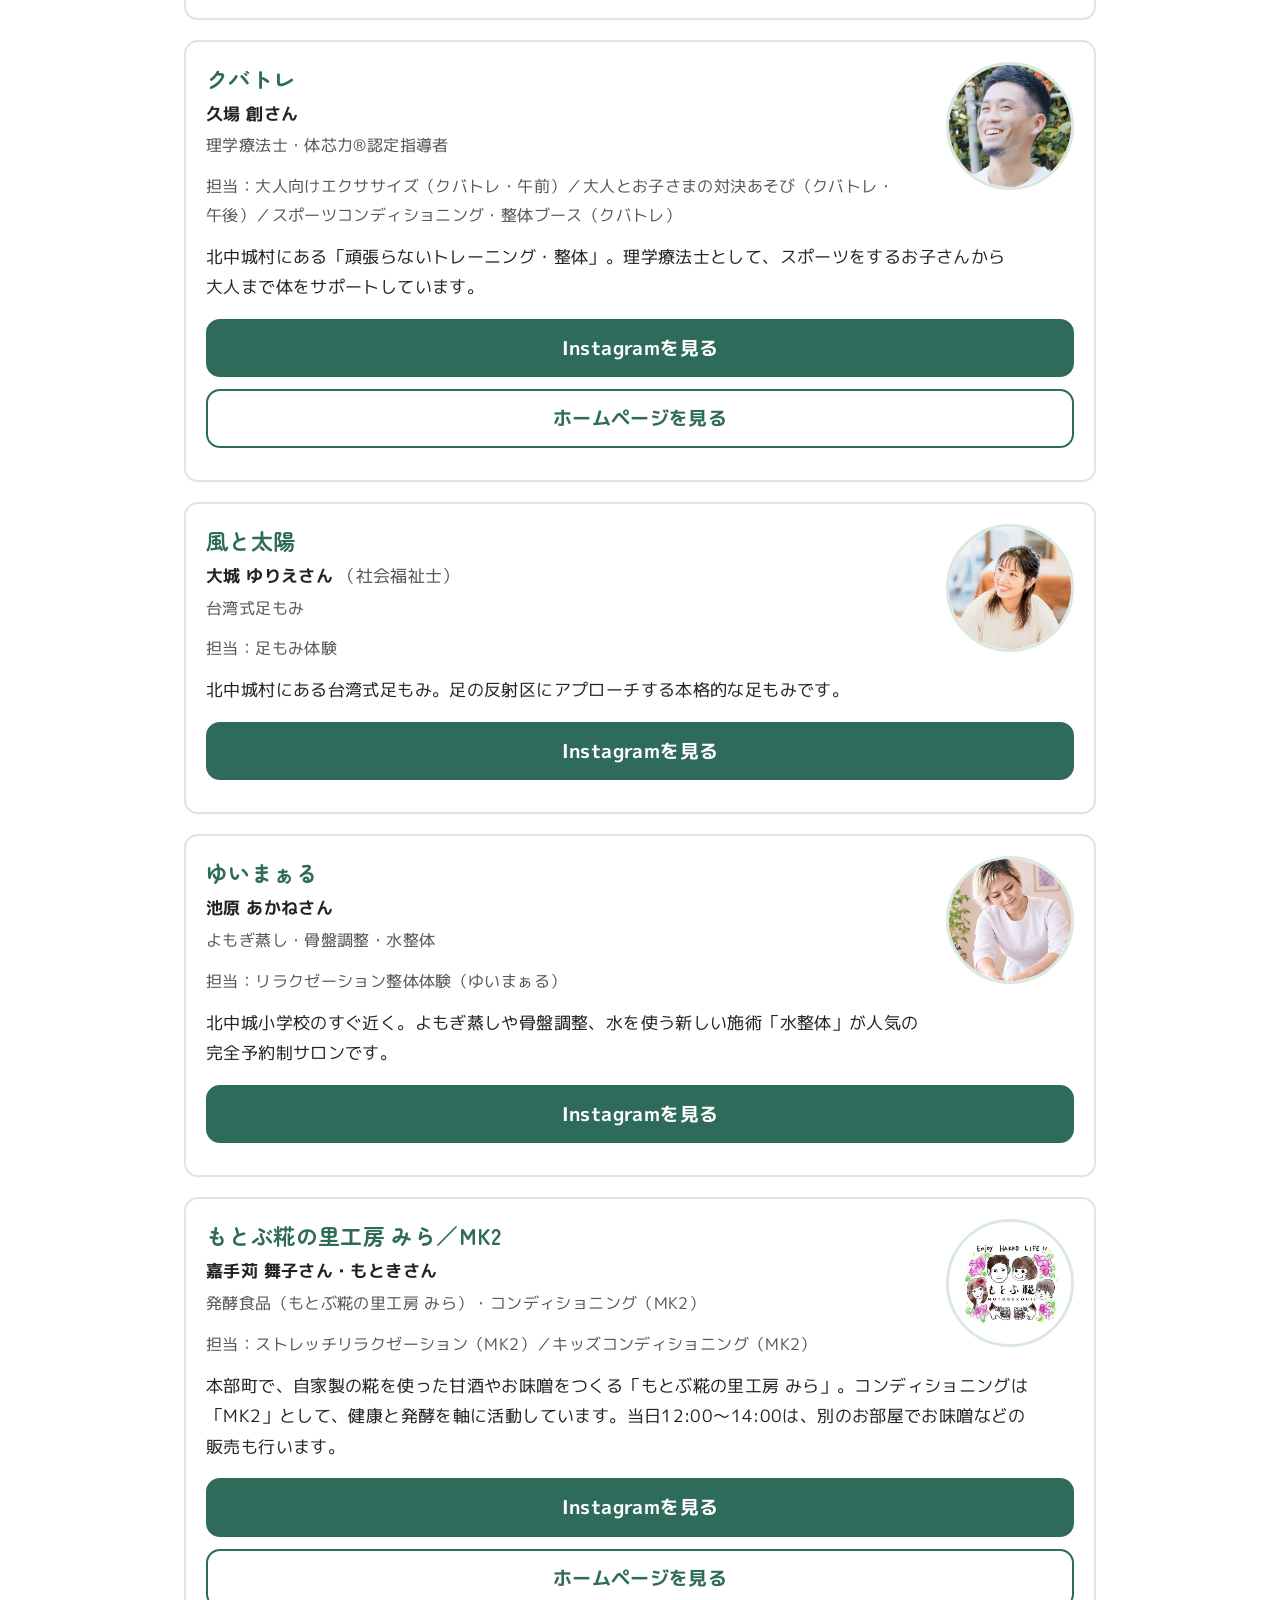
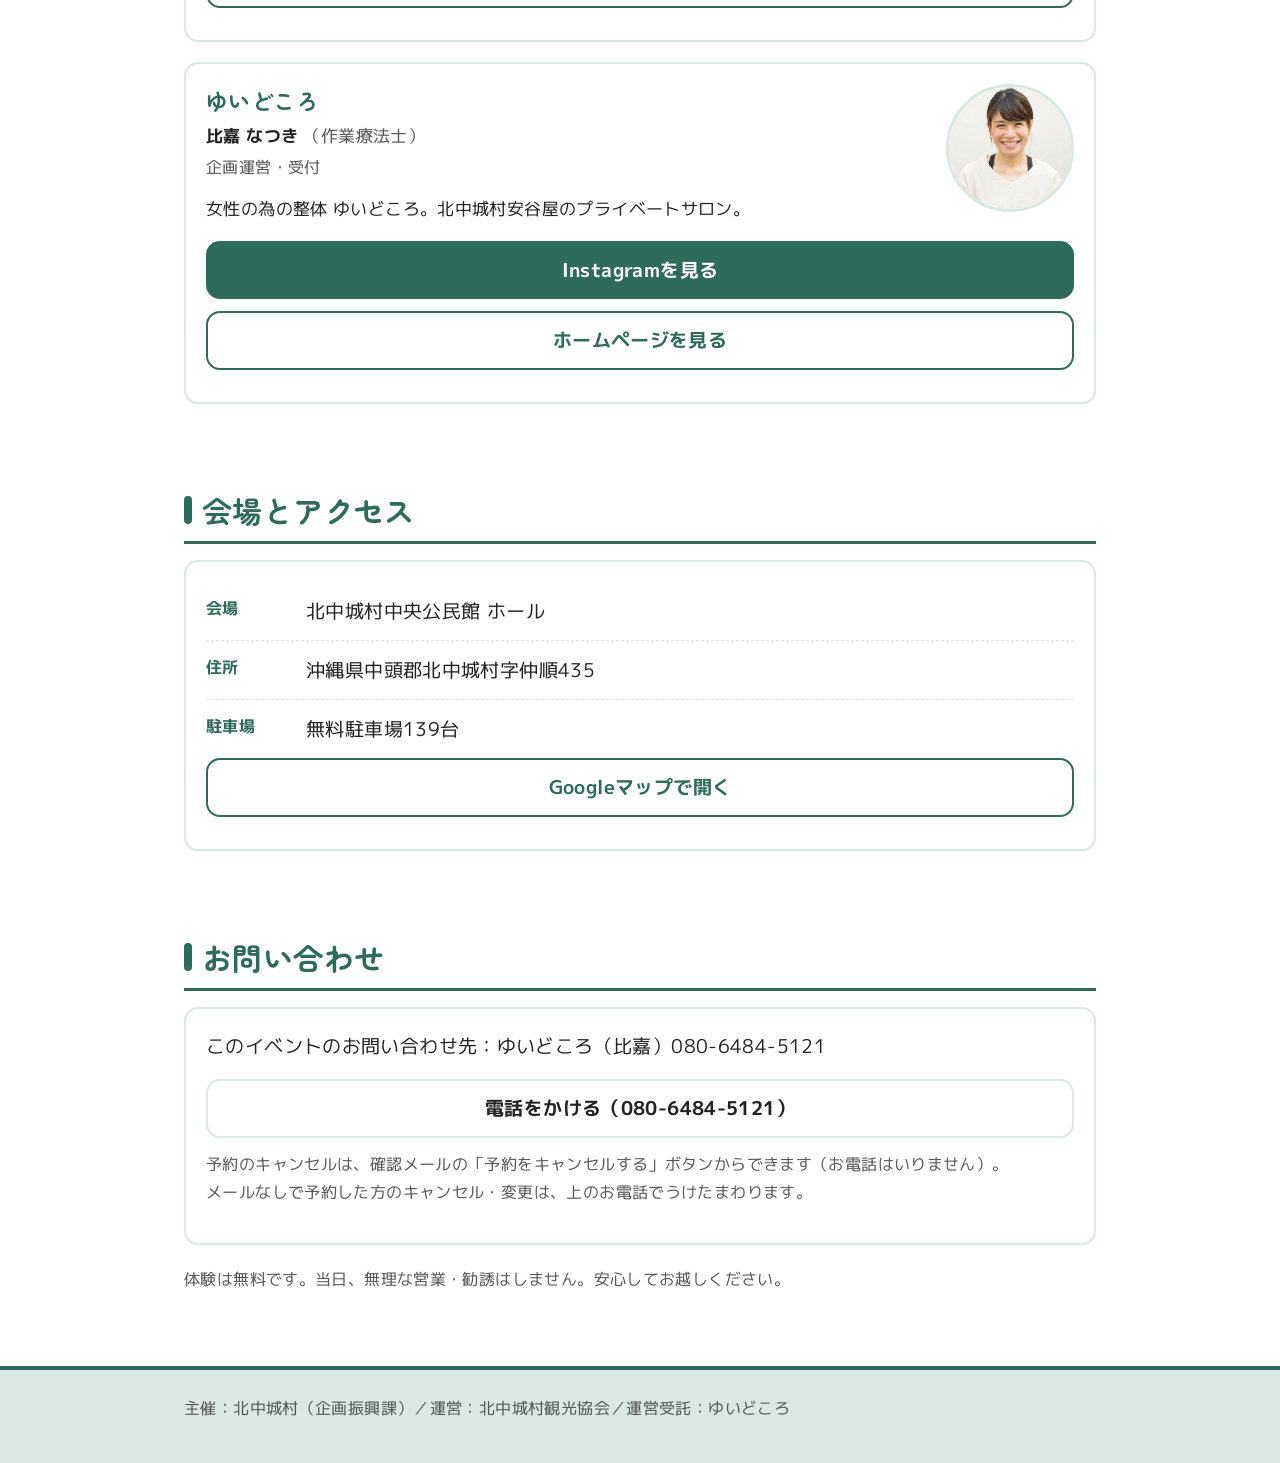
==== commit b29da3e1: "1歳児レース・2歳児レースを足す（各4組）・よちよちは12→8組・booths.js/app.js/annai.js 版番号 20261126b ※受付係v1.3.5の公開と台帳のブース設定を直したあ" ====
--- a/index.html
+++ b/index.html
@@ -163,8 +163,8 @@
 </div>
 
 <script src="config.js?v=20261016a"></script>
-<script src="booths.js?v=20261126a"></script>
-<script src="app.js?v=20261113a"></script>
+<script src="booths.js?v=20261126b"></script>
+<script src="app.js?v=20261126b"></script>
 <script>
 (function () {
   "use strict";
